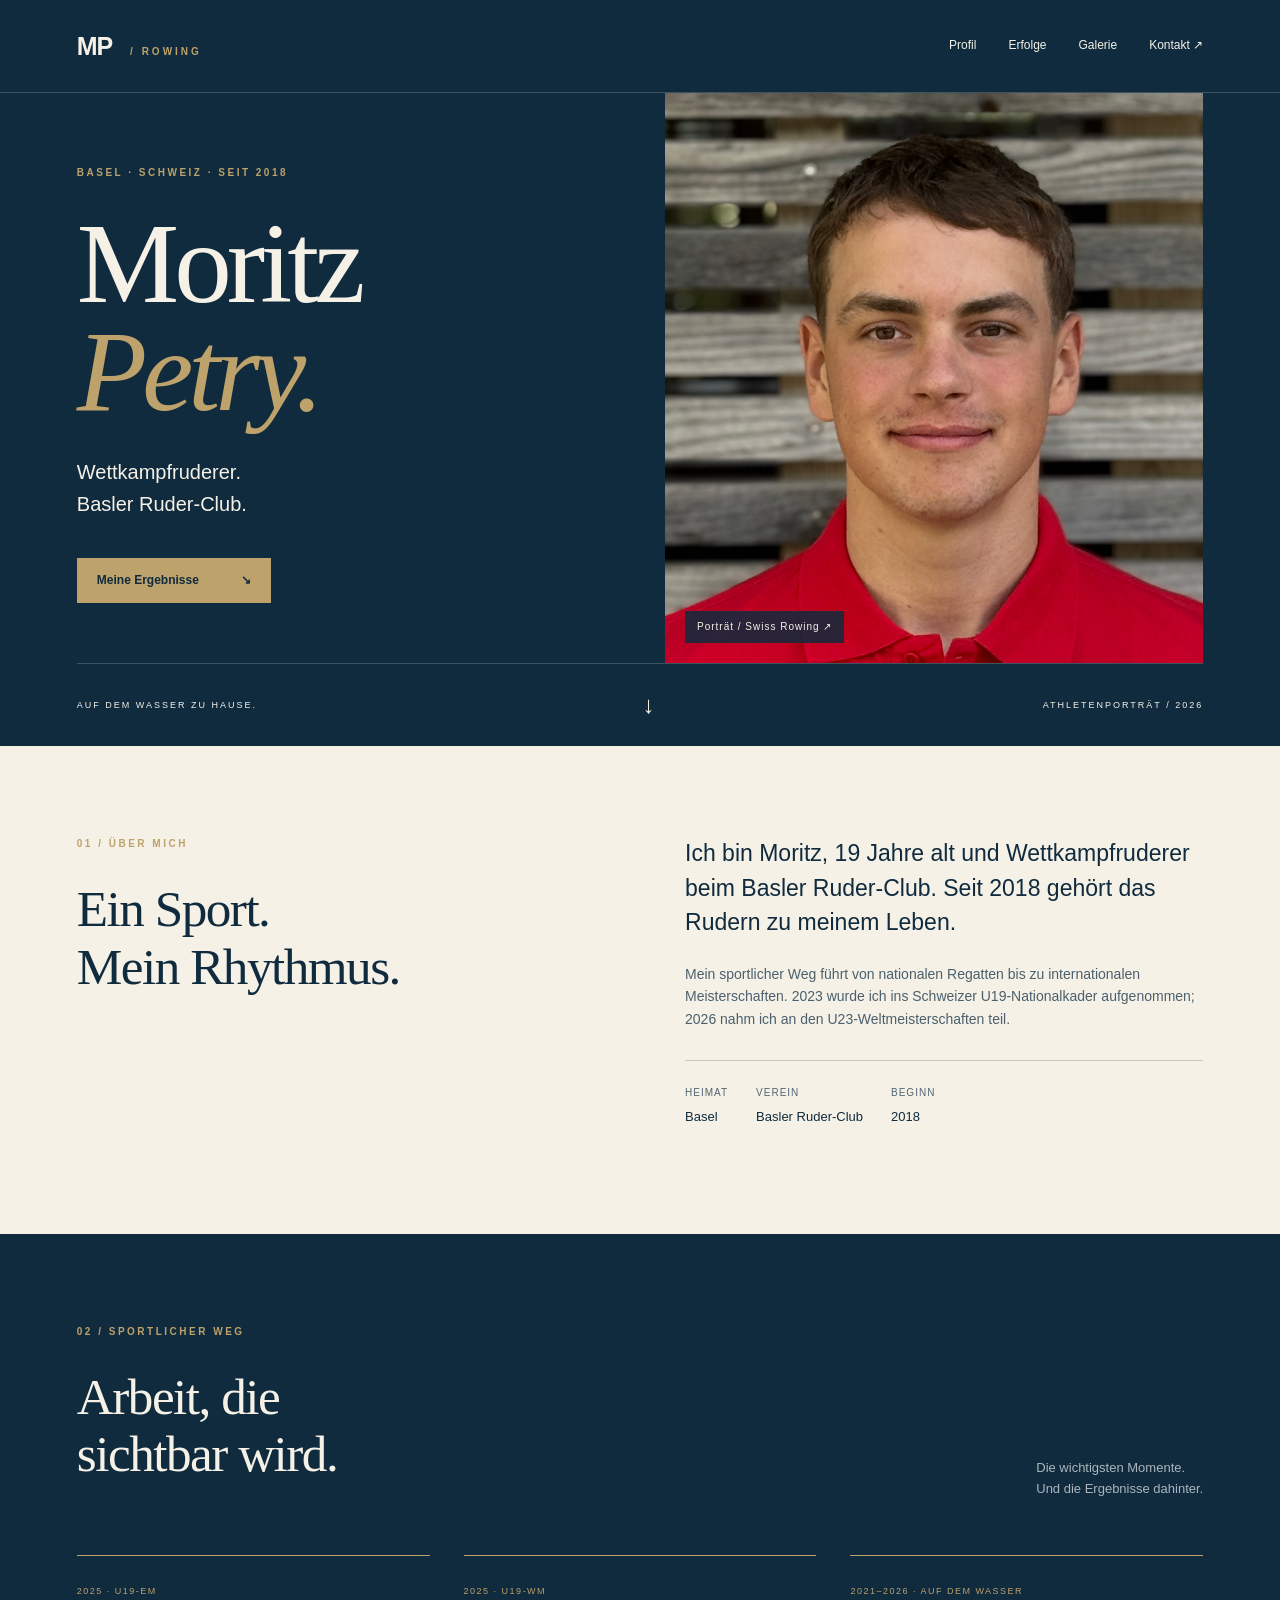
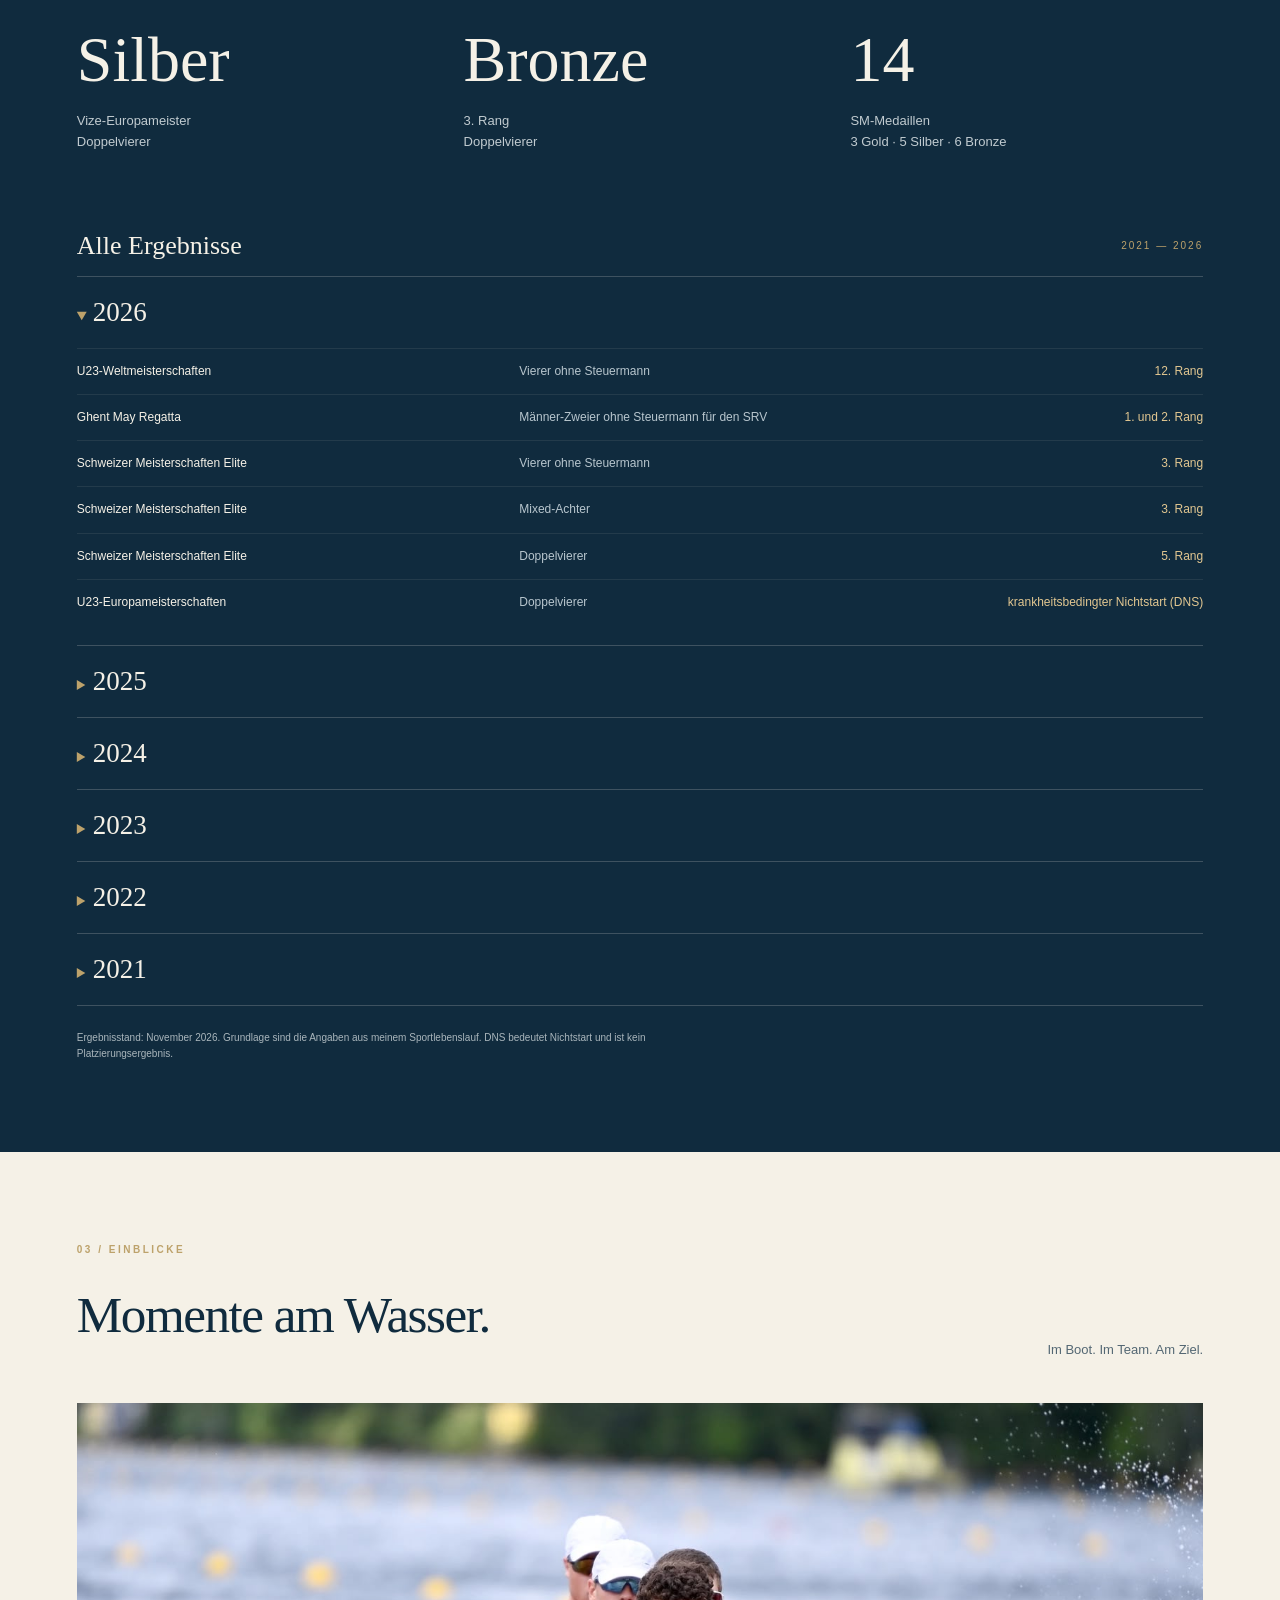
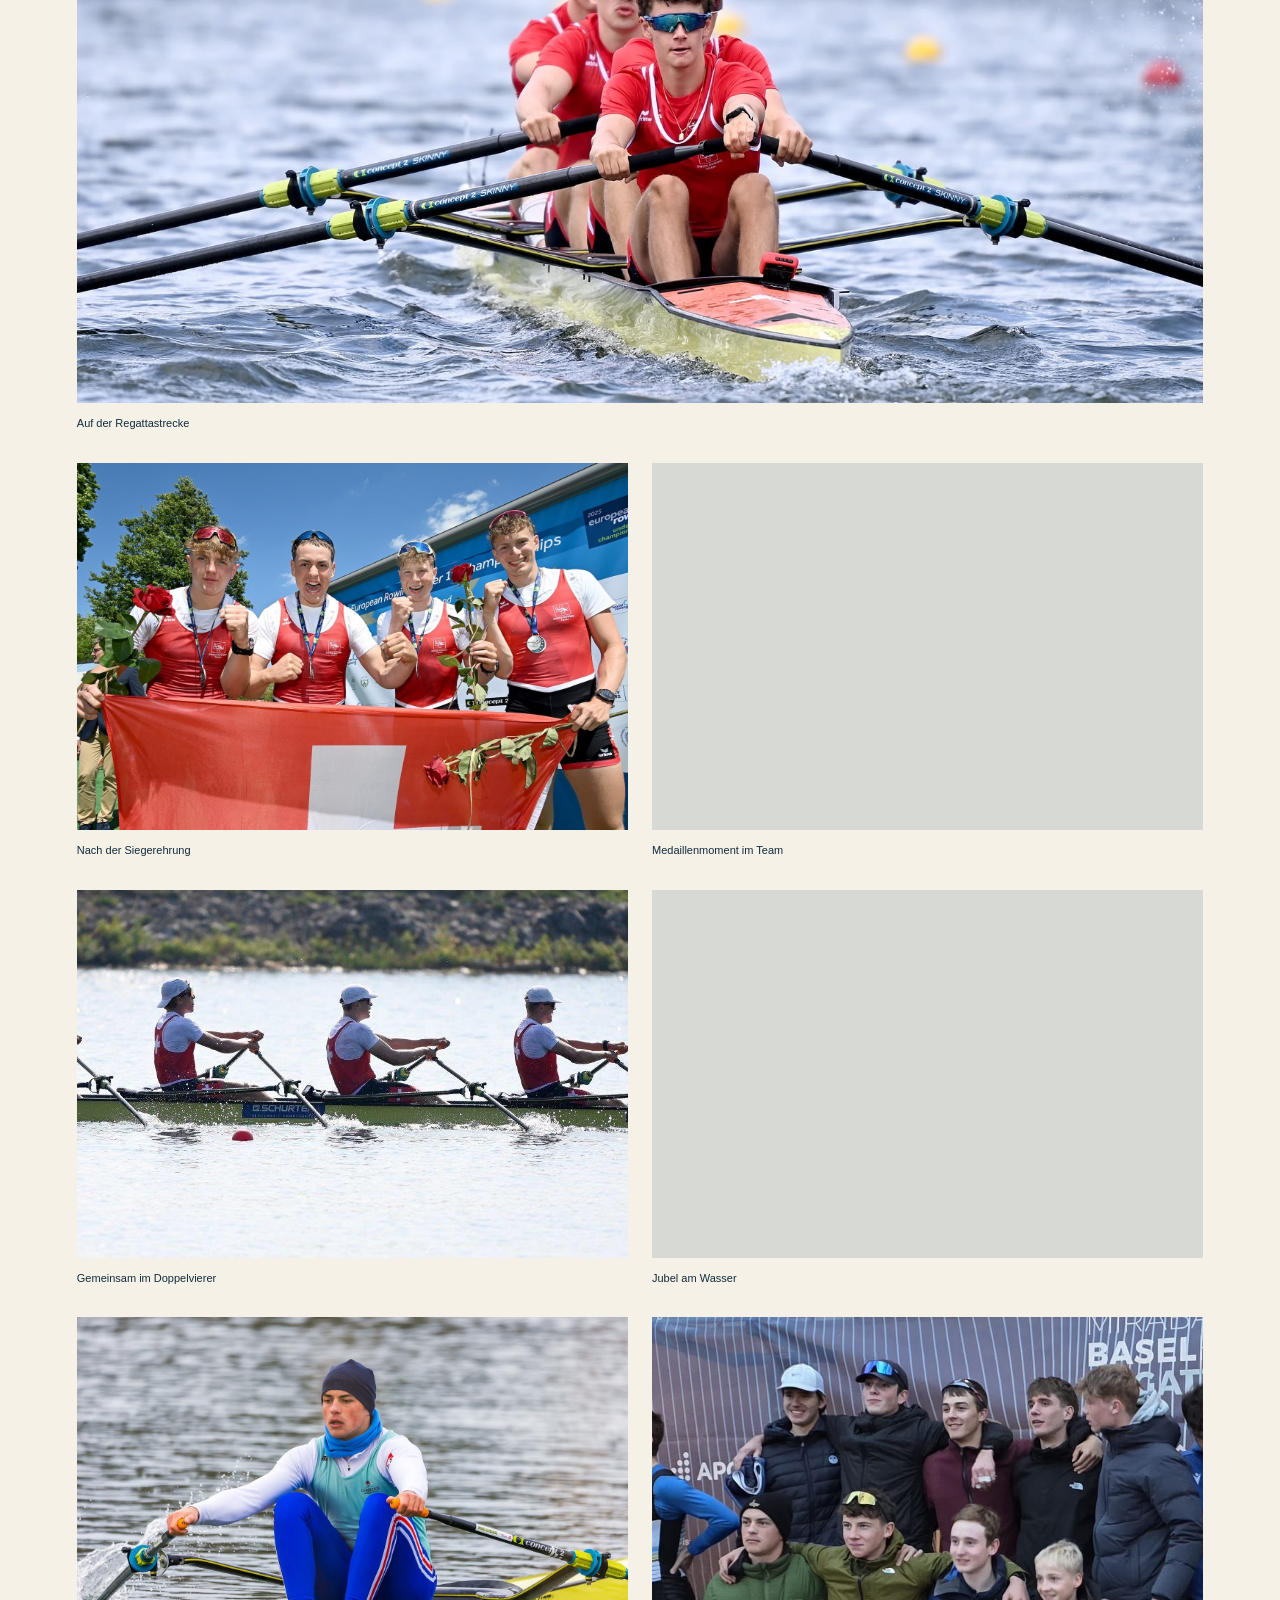
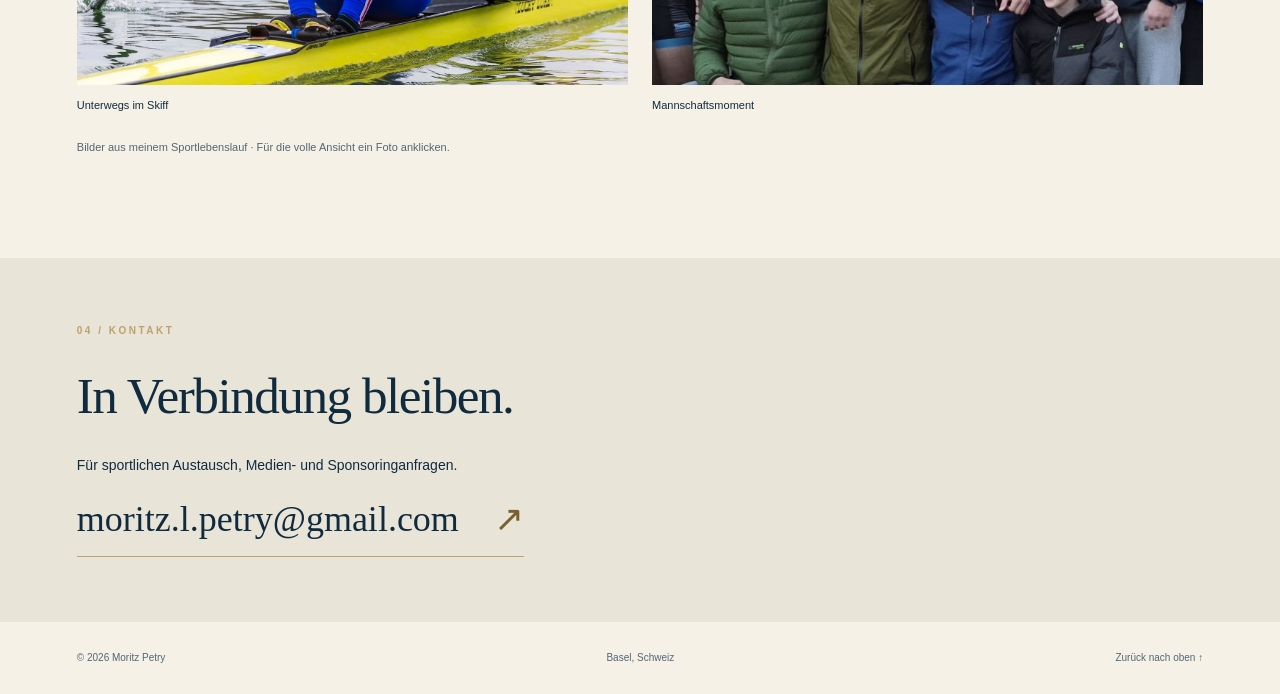
==== index.html @ e3faed4e "Add files via upload" ====
<!doctype html>
<html lang="de-CH">
<head>
  <meta charset="utf-8">
  <meta name="viewport" content="width=device-width,initial-scale=1">
  <meta name="description" content="Moritz Petry – Wettkampfruderer beim Basler Ruder-Club. Sportlicher Weg, Ergebnisse 2021–2026 und Galerie.">
  <meta name="theme-color" content="#102b3e">
  <title>Moritz Petry | Wettkampfruderer</title>
  <link rel="stylesheet" href="styles.css">
</head>
<body>
<a class="skip" href="#inhalt">Zum Inhalt</a>
<header class="header"><a class="brand" href="#">MP<span> / ROWING</span></a><nav aria-label="Hauptnavigation"><a href="#profil">Profil</a><a href="#erfolge">Erfolge</a><a href="#galerie">Galerie</a><a href="#kontakt">Kontakt ↗</a></nav></header>
<main id="inhalt">
<section class="hero" aria-labelledby="titel">
  <div class="hero-copy"><p class="eyebrow">BASEL · SCHWEIZ · SEIT 2018</p><h1 id="titel">Moritz<br><em>Petry.</em></h1><p class="lead">Wettkampfruderer.<br>Basler Ruder-Club.</p><a class="button" href="#erfolge">Meine Ergebnisse <span>↘</span></a></div>
  <div class="hero-art portrait"><img src="bilder/moritz-portraet.jpg" alt="Porträt von Moritz Petry" width="1927" height="1926" fetchpriority="high"><a class="portrait-credit" href="https://www.swissrowing.ch/de/person/petry-moritz" target="_blank" rel="noopener">Porträt / Swiss Rowing ↗</a></div>
  <div class="hero-bottom"><span>AUF DEM WASSER ZU HAUSE.</span><a href="#profil" aria-label="Weiter zum Profil">↓</a><span>ATHLETENPORTRÄT / 2026</span></div>
</section>
<section class="profile wrap" id="profil"><div><p class="eyebrow">01 / ÜBER MICH</p><h2>Ein Sport.<br>Mein Rhythmus.</h2></div><div><p class="intro">Ich bin Moritz, 19 Jahre alt und Wettkampfruderer beim Basler Ruder-Club. Seit 2018 gehört das Rudern zu meinem Leben.</p><p>Mein sportlicher Weg führt von nationalen Regatten bis zu internationalen Meisterschaften. 2023 wurde ich ins Schweizer U19-Nationalkader aufgenommen; 2026 nahm ich an den U23-Weltmeisterschaften teil.</p><dl class="facts"><div><dt>Heimat</dt><dd>Basel</dd></div><div><dt>Verein</dt><dd>Basler Ruder-Club</dd></div><div><dt>Beginn</dt><dd>2018</dd></div></dl></div></section>
<section class="results" id="erfolge"><div class="wrap"><div class="section-top"><div><p class="eyebrow">02 / SPORTLICHER WEG</p><h2>Arbeit, die<br>sichtbar wird.</h2></div><p>Die wichtigsten Momente.<br>Und die Ergebnisse dahinter.</p></div>
<div class="highlights"><article><span>2025 · U19-EM</span><strong>Silber</strong><p>Vize-Europameister<br>Doppelvierer</p></article><article><span>2025 · U19-WM</span><strong>Bronze</strong><p>3. Rang<br>Doppelvierer</p></article><article><span>2021–2026 · AUF DEM WASSER</span><strong>14</strong><p>SM-Medaillen<br>3 Gold · 5 Silber · 6 Bronze</p></article></div>
<div class="record-heading"><h3>Alle Ergebnisse</h3><span>2021 — 2026</span></div>
<details open><summary>2026</summary><ul class="result-list">
<li><span>U23-Weltmeisterschaften</span><span class="boat">Vierer ohne Steuermann</span><span class="rank">12. Rang</span></li>
<li><span>Ghent May Regatta</span><span class="boat">M&#228;nner-Zweier ohne Steuermann f&#252;r den SRV</span><span class="rank">1. und 2. Rang</span></li>
<li><span>Schweizer Meisterschaften Elite</span><span class="boat">Vierer ohne Steuermann</span><span class="rank">3. Rang</span></li>
<li><span>Schweizer Meisterschaften Elite</span><span class="boat">Mixed-Achter</span><span class="rank">3. Rang</span></li>
<li><span>Schweizer Meisterschaften Elite</span><span class="boat">Doppelvierer</span><span class="rank">5. Rang</span></li>
<li><span>U23-Europameisterschaften</span><span class="boat">Doppelvierer</span><span class="rank">krankheitsbedingter Nichtstart (DNS)</span></li>
</ul></details>
<details><summary>2025</summary><ul class="result-list">
<li><span>U19-Europameisterschaften</span><span class="boat">Doppelvierer</span><span class="rank">2. Rang und Vize-Europameister</span></li>
<li><span>U19-Weltmeisterschaften</span><span class="boat">Doppelvierer</span><span class="rank">3. Rang und Bronzemedaille</span></li>
<li><span>Schweizer Meisterschaften U19</span><span class="boat">Vierer ohne Steuermann</span><span class="rank">Schweizermeister</span></li>
<li><span>Schweizer Meisterschaften U19</span><span class="boat">Doppelzweier</span><span class="rank">2. Rang</span></li>
<li><span>Schweizer Meisterschaften Elite</span><span class="boat">Achter</span><span class="rank">3. Rang</span></li>
</ul></details>
<details><summary>2024</summary><ul class="result-list">
<li><span>U19-Europameisterschaften</span><span class="boat">Doppelvierer</span><span class="rank">3. Rang und Bronzemedaille</span></li>
<li><span>U19-Weltmeisterschaften</span><span class="boat">Doppelvierer</span><span class="rank">Sieg im B-Finale</span></li>
<li><span>Schweizer Meisterschaften U19</span><span class="boat">Achter</span><span class="rank">Schweizermeister</span></li>
<li><span>Schweizer Meisterschaften Elite</span><span class="boat">Achter</span><span class="rank">Schweizermeister</span></li>
<li><span>Schweizer Meisterschaften U19</span><span class="boat">Doppelvierer</span><span class="rank">3. Rang</span></li>
<li><span>Solothurner 8er Rennen</span><span class="boat">Streckenrekord</span><span class="rank"></span></li>
<li><span>Basel Head</span><span class="boat">Junioren-Achter</span><span class="rank">Sieg in Sprint und Classic, jeweils mit Rekordzeit</span></li>
</ul></details>
<details><summary>2023</summary><ul class="result-list">
<li><span>Schweizer Meisterschaften U17</span><span class="boat">Skiff</span><span class="rank">2. Rang</span></li>
<li><span>Schweizer Meisterschaften U19</span><span class="boat">Vierer ohne Steuermann</span><span class="rank">2. Rang</span></li>
</ul></details>
<details><summary>2022</summary><ul class="result-list">
<li><span>Swiss Rowing Indoors U17</span><span class="boat">1. Rang</span><span class="rank"></span></li>
<li><span>Langstreckentest U17 FUTURO</span><span class="boat">2. Rang</span><span class="rank"></span></li>
<li><span>Schweizer Meisterschaften U19</span><span class="boat">Vierer ohne Steuermann</span><span class="rank">2. Rang</span></li>
<li><span>Schweizer Meisterschaften U17</span><span class="boat">Doppelzweier</span><span class="rank">4. Rang</span></li>
</ul></details>
<details><summary>2021</summary><ul class="result-list">
<li><span>Swiss Rowing Indoors U15</span><span class="boat">2. Rang</span><span class="rank"></span></li>
<li><span>Schweizer Meisterschaften U15</span><span class="boat">Skiff</span><span class="rank">3. Rang</span></li>
<li><span>Schweizer Meisterschaften U17</span><span class="boat">Achter</span><span class="rank">3. Rang</span></li>
<li><span>Schweizer Meisterschaften U19</span><span class="boat">Achter</span><span class="rank">2. Rang</span></li>
</ul></details>

<p class="source-note">Ergebnisstand: November 2026. Grundlage sind die Angaben aus meinem Sportlebenslauf. DNS bedeutet Nichtstart und ist kein Platzierungsergebnis.</p>
</div></section>
<section class="gallery wrap" id="galerie"><div class="section-top"><div><p class="eyebrow">03 / EINBLICKE</p><h2>Momente am Wasser.</h2></div><p>Im Boot. Im Team. Am Ziel.</p></div><div class="photos"><figure class="photo-3"><a href="bilder/rudern-3.jpg" target="_blank" rel="noopener" aria-label="Auf der Regattastrecke – Originalbild öffnen"><img src="bilder/rudern-3.jpg" alt="Rudercrew in Frontalansicht auf der Regattastrecke" loading="lazy" decoding="async"></a><figcaption>Auf der Regattastrecke</figcaption></figure>
<figure class="photo-1"><a href="bilder/rudern-1.jpg" target="_blank" rel="noopener" aria-label="Nach der Siegerehrung – Originalbild öffnen"><img src="bilder/rudern-1.jpg" alt="Vier Ruderer mit Medaillen und Schweizer Flagge" loading="lazy" decoding="async"></a><figcaption>Nach der Siegerehrung</figcaption></figure>
<figure class="photo-4"><a href="bilder/rudern-4.jpg" target="_blank" rel="noopener" aria-label="Medaillenmoment im Team – Originalbild öffnen"><img src="bilder/rudern-4.jpg" alt="Vier Schweizer Ruderer präsentieren ihre Medaillen" loading="lazy" decoding="async"></a><figcaption>Medaillenmoment im Team</figcaption></figure>
<figure class="photo-2"><a href="bilder/rudern-2.jpg" target="_blank" rel="noopener" aria-label="Gemeinsam im Doppelvierer – Originalbild öffnen"><img src="bilder/rudern-2.jpg" alt="Schweizer Doppelvierer in Seitenansicht auf dem Wasser" loading="lazy" decoding="async"></a><figcaption>Gemeinsam im Doppelvierer</figcaption></figure>
<figure class="photo-5"><a href="bilder/rudern-5.jpg" target="_blank" rel="noopener" aria-label="Jubel am Wasser – Originalbild öffnen"><img src="bilder/rudern-5.jpg" alt="Ruderer mit Medaille und erhobenen Armen am Wasser" loading="lazy" decoding="async"></a><figcaption>Jubel am Wasser</figcaption></figure>
<figure class="photo-7"><a href="bilder/rudern-7.jpg" target="_blank" rel="noopener" aria-label="Unterwegs im Skiff – Originalbild öffnen"><img src="bilder/rudern-7.jpg" alt="Ruderer im gelben Skiff" loading="lazy" decoding="async"></a><figcaption>Unterwegs im Skiff</figcaption></figure>
<figure class="photo-6"><a href="bilder/rudern-6.jpg" target="_blank" rel="noopener" aria-label="Mannschaftsmoment – Originalbild öffnen"><img src="bilder/rudern-6.jpg" alt="Rudermannschaft vor einer Veranstaltungswand" loading="lazy" decoding="async"></a><figcaption>Mannschaftsmoment</figcaption></figure></div><p class="gallery-note">Bilder aus meinem Sportlebenslauf · Für die volle Ansicht ein Foto anklicken.</p></section>
<section class="contact" id="kontakt"><div class="wrap"><p class="eyebrow">04 / KONTAKT</p><h2>In Verbindung bleiben.</h2><p>Für sportlichen Austausch, Medien- und Sponsoringanfragen.</p><a class="email" href="mailto:moritz.l.petry@gmail.com">moritz.l.petry@gmail.com <span>↗</span></a></div></section>
</main><footer class="wrap"><span>© 2026 Moritz Petry</span><span>Basel, Schweiz</span><a href="#">Zurück nach oben ↑</a></footer>
</body></html>
---- styles.css ----
:root{--navy:#102b3e;--cream:#f5f1e7;--gold:#bda26b;--muted:#aab6bc;--line:rgba(245,241,231,.2)}*{box-sizing:border-box}html{scroll-behavior:smooth;scroll-padding-top:32px}body{margin:0;background:var(--cream);color:var(--navy);font-family:Arial,Helvetica,sans-serif;line-height:1.6}a{color:inherit;text-decoration:none}a:focus-visible,summary:focus-visible{outline:3px solid var(--gold);outline-offset:6px}a:hover{text-decoration:underline;text-underline-offset:5px}.skip{position:absolute;left:16px;top:-100px;background:var(--cream);padding:10px;z-index:10}.skip:focus{top:10px}.header{background:var(--navy);color:var(--cream);display:flex;justify-content:space-between;align-items:center;padding:26px 6%;border-bottom:1px solid var(--line)}.brand{font-weight:bold;font-size:25px;letter-spacing:-1px}.brand span{font-size:10px;letter-spacing:3px;color:var(--gold);margin-left:12px}nav{display:flex;gap:32px;font-size:12px}.hero{background:var(--navy);color:var(--cream);display:grid;grid-template-columns:1fr 1fr;padding:0 6%}.hero-copy{padding:72px 0 58px}.eyebrow{font-size:10px;letter-spacing:2.5px;font-weight:bold;margin:0 0 28px;color:var(--gold)}h1,h2,h3,p{margin-top:0}h1{font-family:Georgia,serif;font-weight:normal;font-size:clamp(80px,9vw,146px);line-height:.94;letter-spacing:-5px;margin-bottom:30px}h1 em{font-weight:normal;color:var(--gold)}.lead{font-size:20px;line-height:1.6}.button{display:inline-flex;gap:42px;margin-top:18px;padding:13px 20px;background:var(--gold);color:var(--navy);font-size:12px;font-weight:bold}.hero-art{position:relative;align-self:stretch;margin-left:25px;overflow:hidden}.hero-art svg{width:100%;height:100%;object-fit:cover;display:block}.art-note{position:absolute;top:28px;left:28px;font-size:9px;letter-spacing:2px;opacity:.7}.hero-bottom{grid-column:1/-1;display:flex;justify-content:space-between;align-items:center;border-top:1px solid var(--line);padding:22px 0;font-size:9px;letter-spacing:2px}.hero-bottom a{font-size:24px}.wrap{max-width:1280px;margin:auto;padding:90px 6%}.profile{display:grid;grid-template-columns:1fr 1fr;gap:8%}h2{font:normal clamp(35px,4vw,55px)/1.12 Georgia,serif;letter-spacing:-1.5px;margin-bottom:30px}.intro{font-size:23px;line-height:1.5}.profile p:not(.eyebrow):not(.intro){color:#4b606c;font-size:14px}.facts{display:flex;flex-wrap:wrap;gap:28px;border-top:1px solid #c7c8bd;padding-top:24px;margin-top:30px}dt{font-size:10px;text-transform:uppercase;letter-spacing:1px;color:#526774}dd{margin:6px 0 0;font-size:13px}.results{background:var(--navy);color:var(--cream)}.section-top{display:flex;justify-content:space-between;gap:35px;align-items:end;margin-bottom:30px}.section-top>p{font-size:13px;color:var(--muted)}.highlights{display:grid;grid-template-columns:repeat(3,1fr);gap:34px;margin:42px 0 65px}.highlights article{border-top:1px solid var(--gold);padding-top:20px}.highlights span{font-size:9px;letter-spacing:1.5px;color:var(--gold)}.highlights strong{display:block;font:normal clamp(42px,5vw,68px)/1.3 Georgia,serif;margin:17px 0 10px}.highlights p{font-size:13px;color:#c1cbd0}.record-heading{display:flex;justify-content:space-between;align-items:center;margin-bottom:15px}.record-heading h3{font:normal 26px Georgia,serif;margin:0}.record-heading span{font-size:10px;color:var(--gold);letter-spacing:2px}details{border-top:1px solid var(--line)}details:last-of-type{border-bottom:1px solid var(--line)}summary{padding:20px 0;cursor:pointer;font:normal 27px Georgia,serif}summary::marker{color:var(--gold);font-size:15px}.result-list{list-style:none;padding:0 0 20px;margin:0}.result-list li{display:grid;grid-template-columns:1.4fr 1.2fr 1fr;gap:20px;font-size:12px;padding:13px 0;border-top:1px solid rgba(245,241,231,.08)}.result-list .boat{color:#b8c6ce}.result-list .rank{color:#e2c791;text-align:right}.source-note{font-size:10px;color:var(--muted);margin:24px 0 0;max-width:630px}.gallery .section-top>p{color:#536773}.photos{display:grid;grid-template-columns:1.35fr 1fr 1fr;gap:22px}figure{margin:0}.placeholder{height:300px;position:relative;padding:23px;display:flex;flex-direction:column;justify-content:center;background:repeating-linear-gradient(166deg,transparent 0 40px,#fff1 41px 42px),#25495a;color:var(--cream);overflow:hidden}.placeholder:after{content:'';position:absolute;width:200%;height:1px;background:var(--gold);transform:rotate(-35deg);left:-50%;top:70%;opacity:.4}.placeholder span{position:absolute;top:20px;font-size:9px;letter-spacing:2px;color:#e2c791}.placeholder b{font:normal 32px Georgia,serif}.placeholder i{font-size:11px;font-style:normal;color:#c1cbd0}.p2{background-color:#45616b}.p3{background-color:#1b3444}figcaption{font-size:11px;padding-top:12px}figure img{width:100%;height:300px;object-fit:cover;display:block}.contact{background:#e9e4d8}.contact .wrap{padding-top:65px;padding-bottom:65px}.contact p:not(.eyebrow){font-size:14px}.email{font-family:Georgia,serif;font-size:clamp(19px,3vw,36px);display:inline-flex;gap:35px;border-bottom:1px solid var(--gold);padding-bottom:8px;overflow-wrap:anywhere}.email span{color:#79602f}footer.wrap{padding-top:28px;padding-bottom:28px;display:flex;justify-content:space-between;gap:20px;font-size:10px;color:#536773}@media(min-width:1450px){.hero{padding-left:max(6%,calc((100vw - 1130px)/2));padding-right:max(6%,calc((100vw - 1130px)/2))}}@media(max-width:700px){.header{padding:20px 6%;align-items:start}.brand span{display:none}nav{gap:15px;font-size:10px;flex-wrap:wrap;justify-content:end;max-width:245px}.hero{grid-template-columns:1fr}.hero-copy{padding:48px 0 35px}h1{font-size:100px}.hero-art{margin:0;height:340px}.hero-bottom{font-size:8px;letter-spacing:1px}.hero-bottom span:last-child{display:none}.wrap{padding:60px 6%}.profile{grid-template-columns:1fr;gap:15px}.intro{font-size:20px}.highlights{gap:18px;margin:30px 0 45px}.highlights strong{font-size:36px}.highlights span{font-size:8px;letter-spacing:.5px}.highlights p{font-size:11px}.section-top{display:block}.section-top>p{margin-top:15px}.result-list li{grid-template-columns:1fr auto;gap:5px 18px}.result-list .boat{grid-column:1}.result-list .rank{grid-column:2;grid-row:1/3;align-self:center;max-width:130px}.photos{grid-template-columns:1fr}.placeholder,figure img{height:280px}footer.wrap{flex-wrap:wrap}.email{gap:12px}.facts{gap:22px}}@media(prefers-reduced-motion:reduce){html{scroll-behavior:auto}}
/* Fotografien */
.hero-art.portrait{min-height:570px;background:#183548}
.hero-art.portrait>img{position:absolute;width:100%;height:100%;object-fit:cover;object-position:50% 35%}
.portrait-credit{position:absolute;bottom:20px;left:20px;background:rgba(16,43,62,.85);padding:8px 12px;color:var(--cream);font-size:10px;letter-spacing:1px}
.photos{grid-template-columns:repeat(2,minmax(0,1fr));gap:30px 24px}
.photos figure:first-child{grid-column:1/-1}
.photos figure:first-child img{height:auto;max-height:600px;object-fit:cover}
.photos a{display:block;overflow:hidden;background:#d7d9d4}
.photos img{height:auto;aspect-ratio:3/2;object-fit:cover;transition:transform .3s ease}
.photos a:hover img{transform:scale(1.025)}
.photos .photo-6 img{object-position:50% 35%}
.gallery-note{font-size:11px;color:#536773;margin-top:25px}
@media(max-width:700px){.hero-art.portrait{min-height:0;height:auto;aspect-ratio:1/1}.photos{grid-template-columns:1fr}.photos figure:first-child{grid-column:auto}.photos img{height:auto;aspect-ratio:auto}.photos figure:first-child img{max-height:none}}
@media(prefers-reduced-motion:reduce){.photos img{transition:none}.photos a:hover img{transform:none}}
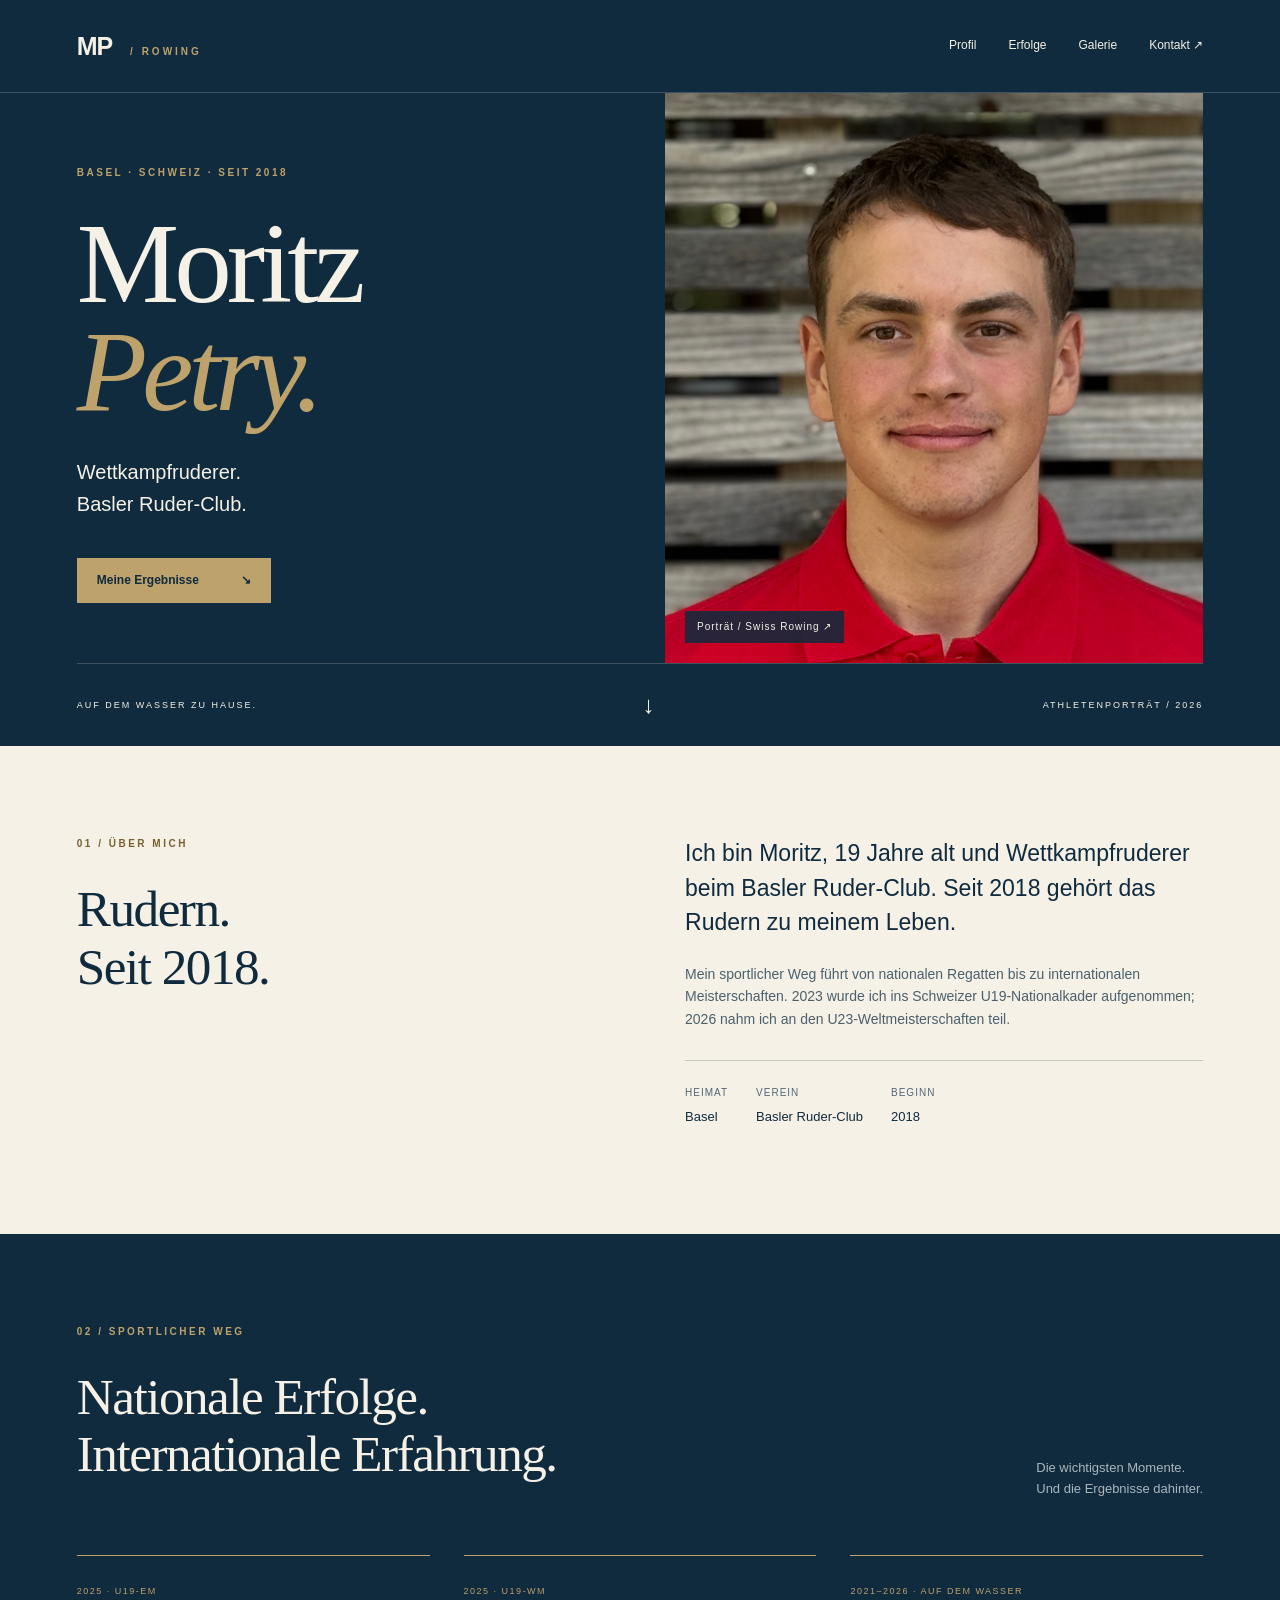
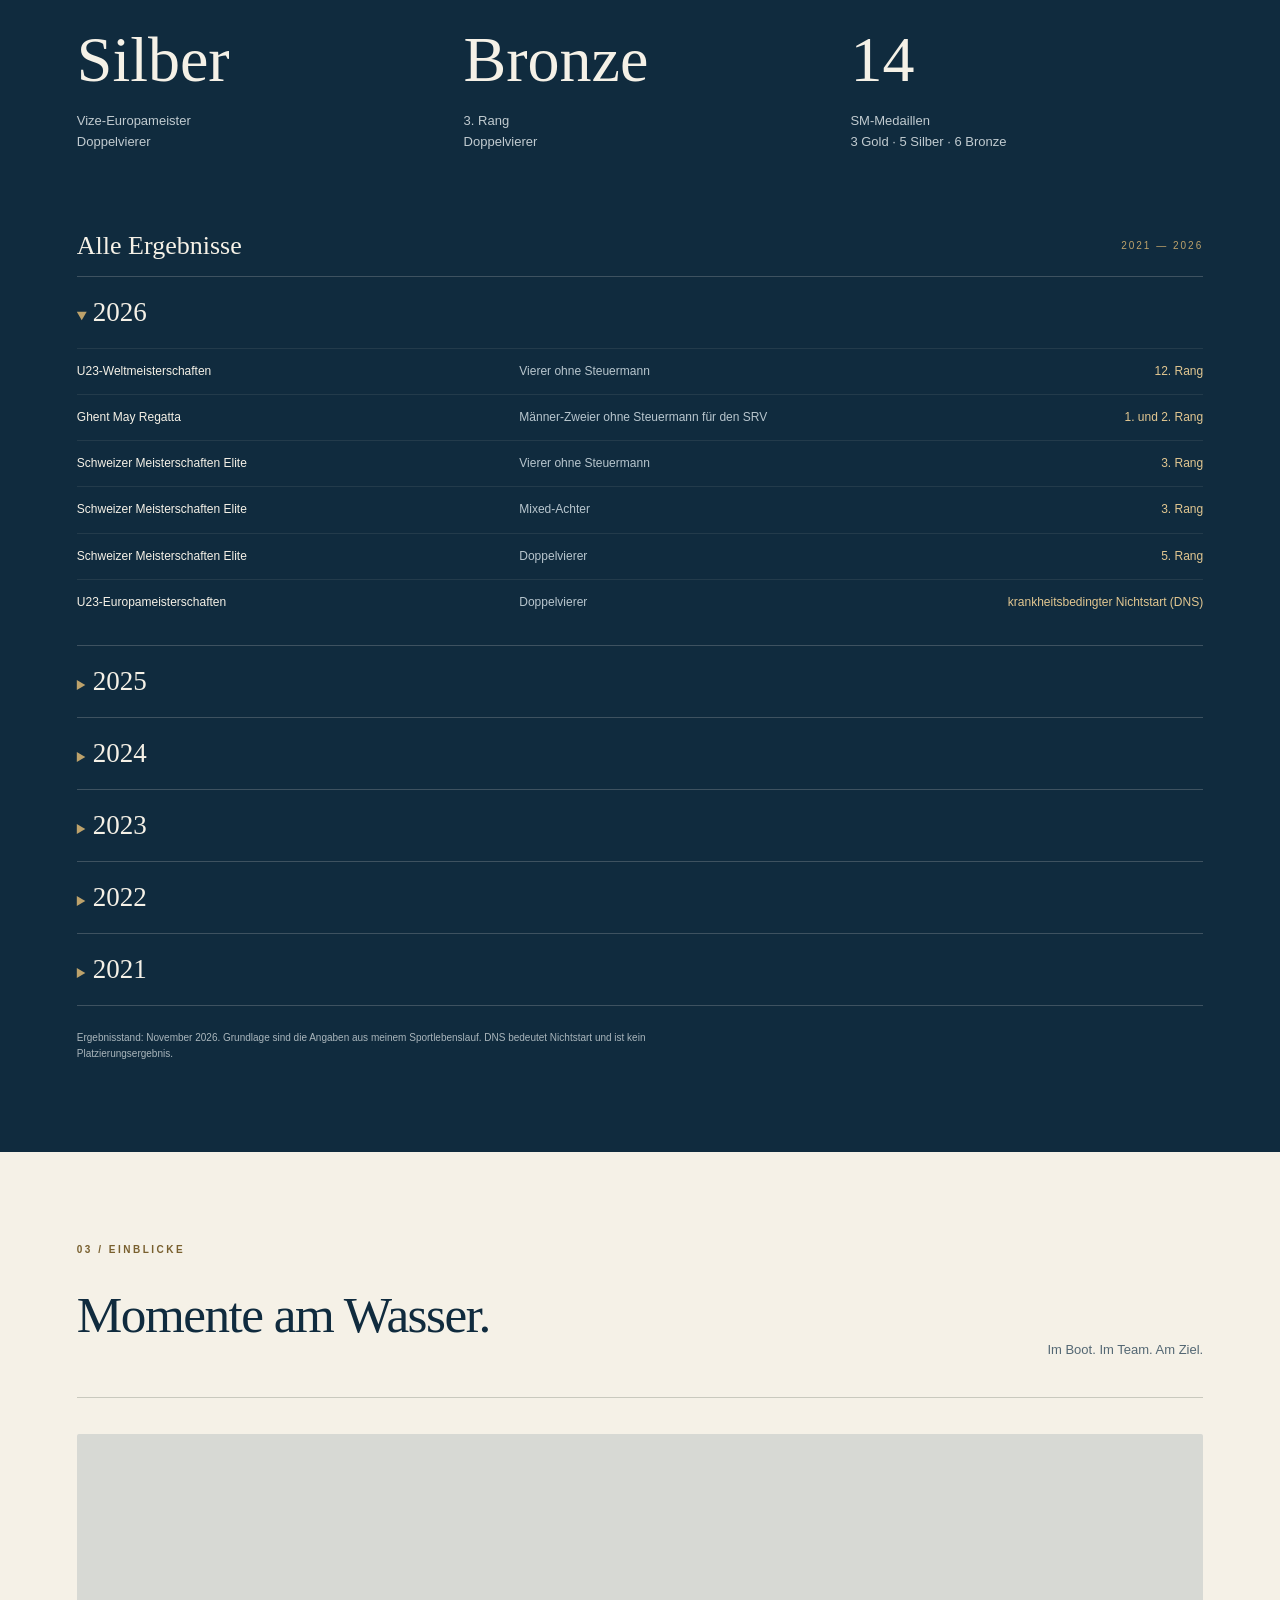
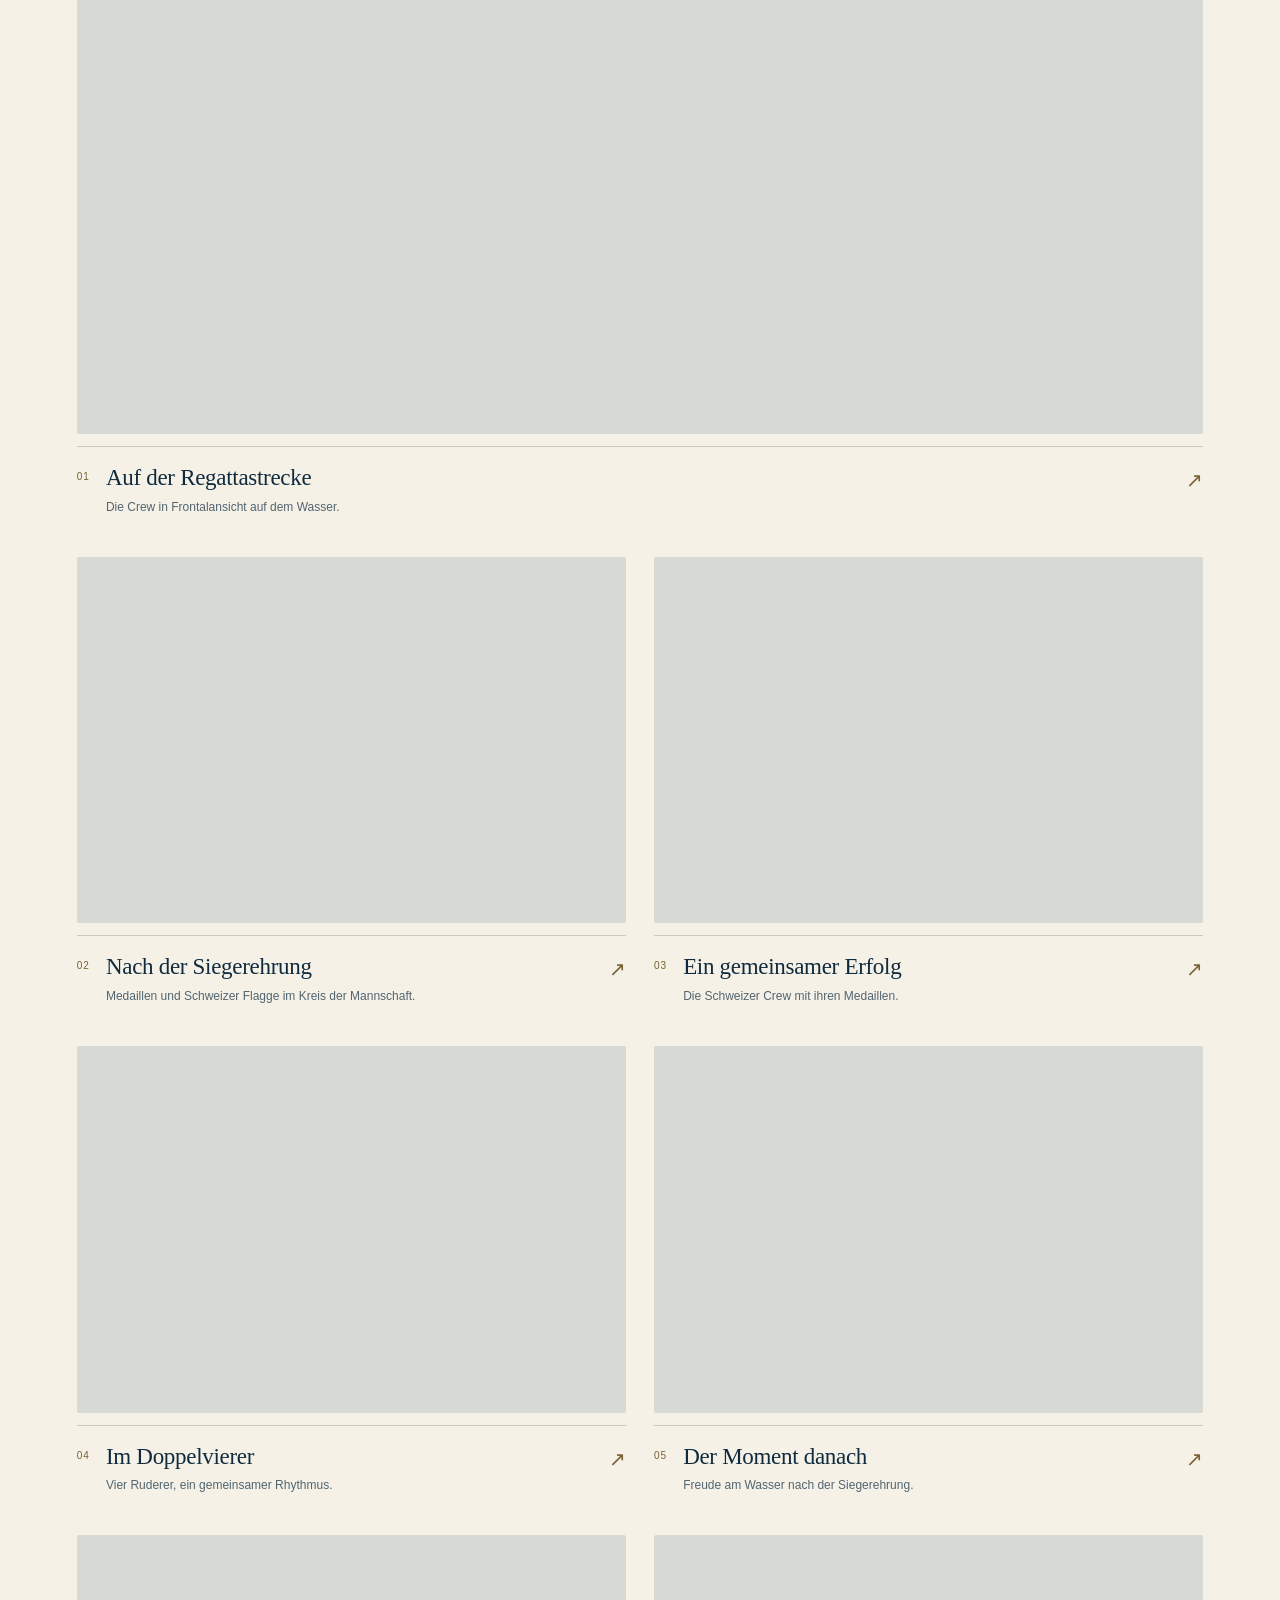
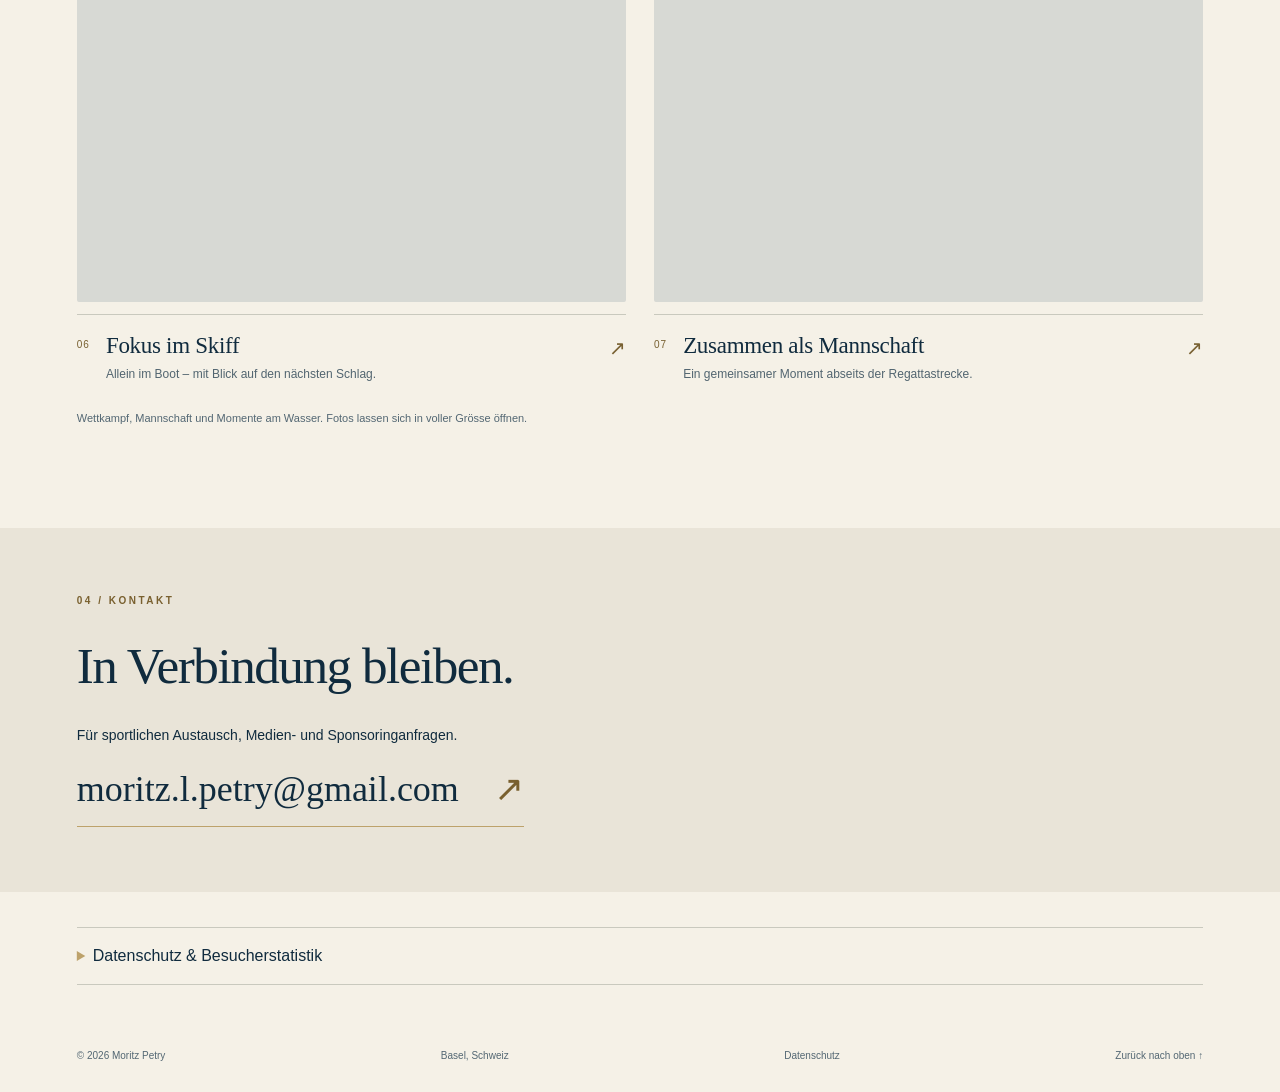
==== commit 1dc53627: "Add files via upload" ====
--- a/index.html
+++ b/index.html
@@ -2,10 +2,16 @@
 <html lang="de-CH">
 <head>
   <meta charset="utf-8">
+  <meta http-equiv="Content-Security-Policy" content="default-src 'none'; script-src https://gc.zgo.at/count.js; script-src-attr 'none'; style-src 'self'; img-src 'self'; font-src 'none'; connect-src https://molupe.goatcounter.com/count; object-src 'none'; base-uri 'none'; form-action 'none'">
+  <meta name="referrer" content="no-referrer">
   <meta name="viewport" content="width=device-width,initial-scale=1">
   <meta name="description" content="Moritz Petry – Wettkampfruderer beim Basler Ruder-Club. Sportlicher Weg, Ergebnisse 2021–2026 und Galerie.">
   <meta name="theme-color" content="#102b3e">
-  <title>Moritz Petry | Wettkampfruderer</title>
+  <title>Moritz Petry | Rudern · Basel</title>
+  <meta property="og:type" content="website">
+  <meta property="og:locale" content="de_CH">
+  <meta property="og:title" content="Moritz Petry | Rudern · Basel">
+  <meta property="og:description" content="Wettkampfruderer beim Basler Ruder-Club. Mein sportlicher Weg, nationale und internationale Ergebnisse und Einblicke ins Rudern.">
   <link rel="stylesheet" href="styles.css">
 </head>
 <body>
@@ -14,11 +20,11 @@
 <main id="inhalt">
 <section class="hero" aria-labelledby="titel">
   <div class="hero-copy"><p class="eyebrow">BASEL · SCHWEIZ · SEIT 2018</p><h1 id="titel">Moritz<br><em>Petry.</em></h1><p class="lead">Wettkampfruderer.<br>Basler Ruder-Club.</p><a class="button" href="#erfolge">Meine Ergebnisse <span>↘</span></a></div>
-  <div class="hero-art portrait"><img src="bilder/moritz-portraet.jpg" alt="Porträt von Moritz Petry" width="1927" height="1926" fetchpriority="high"><a class="portrait-credit" href="https://www.swissrowing.ch/de/person/petry-moritz" target="_blank" rel="noopener">Porträt / Swiss Rowing ↗</a></div>
+  <div class="hero-art portrait"><img src="bilder/moritz-portraet.jpg" alt="Porträt von Moritz Petry" width="1927" height="1926" fetchpriority="high"><a class="portrait-credit" href="https://www.swissrowing.ch/de/person/petry-moritz" target="_blank" rel="noopener noreferrer">Porträt / Swiss Rowing ↗</a></div>
   <div class="hero-bottom"><span>AUF DEM WASSER ZU HAUSE.</span><a href="#profil" aria-label="Weiter zum Profil">↓</a><span>ATHLETENPORTRÄT / 2026</span></div>
 </section>
-<section class="profile wrap" id="profil"><div><p class="eyebrow">01 / ÜBER MICH</p><h2>Ein Sport.<br>Mein Rhythmus.</h2></div><div><p class="intro">Ich bin Moritz, 19 Jahre alt und Wettkampfruderer beim Basler Ruder-Club. Seit 2018 gehört das Rudern zu meinem Leben.</p><p>Mein sportlicher Weg führt von nationalen Regatten bis zu internationalen Meisterschaften. 2023 wurde ich ins Schweizer U19-Nationalkader aufgenommen; 2026 nahm ich an den U23-Weltmeisterschaften teil.</p><dl class="facts"><div><dt>Heimat</dt><dd>Basel</dd></div><div><dt>Verein</dt><dd>Basler Ruder-Club</dd></div><div><dt>Beginn</dt><dd>2018</dd></div></dl></div></section>
-<section class="results" id="erfolge"><div class="wrap"><div class="section-top"><div><p class="eyebrow">02 / SPORTLICHER WEG</p><h2>Arbeit, die<br>sichtbar wird.</h2></div><p>Die wichtigsten Momente.<br>Und die Ergebnisse dahinter.</p></div>
+<section class="profile wrap" id="profil"><div><p class="eyebrow">01 / ÜBER MICH</p><h2>Rudern.<br>Seit 2018.</h2></div><div><p class="intro">Ich bin Moritz, 19 Jahre alt und Wettkampfruderer beim Basler Ruder-Club. Seit 2018 gehört das Rudern zu meinem Leben.</p><p>Mein sportlicher Weg führt von nationalen Regatten bis zu internationalen Meisterschaften. 2023 wurde ich ins Schweizer U19-Nationalkader aufgenommen; 2026 nahm ich an den U23-Weltmeisterschaften teil.</p><dl class="facts"><div><dt>Heimat</dt><dd>Basel</dd></div><div><dt>Verein</dt><dd>Basler Ruder-Club</dd></div><div><dt>Beginn</dt><dd>2018</dd></div></dl></div></section>
+<section class="results" id="erfolge"><div class="wrap"><div class="section-top"><div><p class="eyebrow">02 / SPORTLICHER WEG</p><h2>Nationale Erfolge.<br>Internationale Erfahrung.</h2></div><p>Die wichtigsten Momente.<br>Und die Ergebnisse dahinter.</p></div>
 <div class="highlights"><article><span>2025 · U19-EM</span><strong>Silber</strong><p>Vize-Europameister<br>Doppelvierer</p></article><article><span>2025 · U19-WM</span><strong>Bronze</strong><p>3. Rang<br>Doppelvierer</p></article><article><span>2021–2026 · AUF DEM WASSER</span><strong>14</strong><p>SM-Medaillen<br>3 Gold · 5 Silber · 6 Bronze</p></article></div>
 <div class="record-heading"><h3>Alle Ergebnisse</h3><span>2021 — 2026</span></div>
 <details open><summary>2026</summary><ul class="result-list">
@@ -42,7 +48,7 @@
 <li><span>Schweizer Meisterschaften U19</span><span class="boat">Achter</span><span class="rank">Schweizermeister</span></li>
 <li><span>Schweizer Meisterschaften Elite</span><span class="boat">Achter</span><span class="rank">Schweizermeister</span></li>
 <li><span>Schweizer Meisterschaften U19</span><span class="boat">Doppelvierer</span><span class="rank">3. Rang</span></li>
-<li><span>Solothurner 8er Rennen</span><span class="boat">Streckenrekord</span><span class="rank"></span></li>
+<li><span>Solothurner 8er Rennen</span><span class="boat"></span><span class="rank">Streckenrekord</span></li>
 <li><span>Basel Head</span><span class="boat">Junioren-Achter</span><span class="rank">Sieg in Sprint und Classic, jeweils mit Rekordzeit</span></li>
 </ul></details>
 <details><summary>2023</summary><ul class="result-list">
@@ -50,13 +56,13 @@
 <li><span>Schweizer Meisterschaften U19</span><span class="boat">Vierer ohne Steuermann</span><span class="rank">2. Rang</span></li>
 </ul></details>
 <details><summary>2022</summary><ul class="result-list">
-<li><span>Swiss Rowing Indoors U17</span><span class="boat">1. Rang</span><span class="rank"></span></li>
-<li><span>Langstreckentest U17 FUTURO</span><span class="boat">2. Rang</span><span class="rank"></span></li>
+<li><span>Swiss Rowing Indoors U17</span><span class="boat"></span><span class="rank">1. Rang</span></li>
+<li><span>Langstreckentest U17 FUTURO</span><span class="boat"></span><span class="rank">2. Rang</span></li>
 <li><span>Schweizer Meisterschaften U19</span><span class="boat">Vierer ohne Steuermann</span><span class="rank">2. Rang</span></li>
 <li><span>Schweizer Meisterschaften U17</span><span class="boat">Doppelzweier</span><span class="rank">4. Rang</span></li>
 </ul></details>
 <details><summary>2021</summary><ul class="result-list">
-<li><span>Swiss Rowing Indoors U15</span><span class="boat">2. Rang</span><span class="rank"></span></li>
+<li><span>Swiss Rowing Indoors U15</span><span class="boat"></span><span class="rank">2. Rang</span></li>
 <li><span>Schweizer Meisterschaften U15</span><span class="boat">Skiff</span><span class="rank">3. Rang</span></li>
 <li><span>Schweizer Meisterschaften U17</span><span class="boat">Achter</span><span class="rank">3. Rang</span></li>
 <li><span>Schweizer Meisterschaften U19</span><span class="boat">Achter</span><span class="rank">2. Rang</span></li>
@@ -64,14 +70,16 @@
 
 <p class="source-note">Ergebnisstand: November 2026. Grundlage sind die Angaben aus meinem Sportlebenslauf. DNS bedeutet Nichtstart und ist kein Platzierungsergebnis.</p>
 </div></section>
-<section class="gallery wrap" id="galerie"><div class="section-top"><div><p class="eyebrow">03 / EINBLICKE</p><h2>Momente am Wasser.</h2></div><p>Im Boot. Im Team. Am Ziel.</p></div><div class="photos"><figure class="photo-3"><a href="bilder/rudern-3.jpg" target="_blank" rel="noopener" aria-label="Auf der Regattastrecke – Originalbild öffnen"><img src="bilder/rudern-3.jpg" alt="Rudercrew in Frontalansicht auf der Regattastrecke" loading="lazy" decoding="async"></a><figcaption>Auf der Regattastrecke</figcaption></figure>
-<figure class="photo-1"><a href="bilder/rudern-1.jpg" target="_blank" rel="noopener" aria-label="Nach der Siegerehrung – Originalbild öffnen"><img src="bilder/rudern-1.jpg" alt="Vier Ruderer mit Medaillen und Schweizer Flagge" loading="lazy" decoding="async"></a><figcaption>Nach der Siegerehrung</figcaption></figure>
-<figure class="photo-4"><a href="bilder/rudern-4.jpg" target="_blank" rel="noopener" aria-label="Medaillenmoment im Team – Originalbild öffnen"><img src="bilder/rudern-4.jpg" alt="Vier Schweizer Ruderer präsentieren ihre Medaillen" loading="lazy" decoding="async"></a><figcaption>Medaillenmoment im Team</figcaption></figure>
-<figure class="photo-2"><a href="bilder/rudern-2.jpg" target="_blank" rel="noopener" aria-label="Gemeinsam im Doppelvierer – Originalbild öffnen"><img src="bilder/rudern-2.jpg" alt="Schweizer Doppelvierer in Seitenansicht auf dem Wasser" loading="lazy" decoding="async"></a><figcaption>Gemeinsam im Doppelvierer</figcaption></figure>
-<figure class="photo-5"><a href="bilder/rudern-5.jpg" target="_blank" rel="noopener" aria-label="Jubel am Wasser – Originalbild öffnen"><img src="bilder/rudern-5.jpg" alt="Ruderer mit Medaille und erhobenen Armen am Wasser" loading="lazy" decoding="async"></a><figcaption>Jubel am Wasser</figcaption></figure>
-<figure class="photo-7"><a href="bilder/rudern-7.jpg" target="_blank" rel="noopener" aria-label="Unterwegs im Skiff – Originalbild öffnen"><img src="bilder/rudern-7.jpg" alt="Ruderer im gelben Skiff" loading="lazy" decoding="async"></a><figcaption>Unterwegs im Skiff</figcaption></figure>
-<figure class="photo-6"><a href="bilder/rudern-6.jpg" target="_blank" rel="noopener" aria-label="Mannschaftsmoment – Originalbild öffnen"><img src="bilder/rudern-6.jpg" alt="Rudermannschaft vor einer Veranstaltungswand" loading="lazy" decoding="async"></a><figcaption>Mannschaftsmoment</figcaption></figure></div><p class="gallery-note">Bilder aus meinem Sportlebenslauf · Für die volle Ansicht ein Foto anklicken.</p></section>
+<section class="gallery wrap" id="galerie"><div class="section-top"><div><p class="eyebrow">03 / EINBLICKE</p><h2>Momente am Wasser.</h2></div><p>Im Boot. Im Team. Am Ziel.</p></div><div class="photos"><figure class="photo-3"><a href="bilder/rudern-3.jpg" target="_blank" rel="noopener noreferrer" aria-label="Auf der Regattastrecke – Foto in voller Grösse öffnen"><img src="bilder/rudern-3.jpg" alt="Rudercrew in Frontalansicht auf der Regattastrecke" loading="lazy" decoding="async"></a><figcaption><span class="photo-index">01</span><div><h3>Auf der Regattastrecke</h3><p>Die Crew in Frontalansicht auf dem Wasser.</p></div><span class="photo-arrow" aria-hidden="true">↗</span></figcaption></figure>
+<figure class="photo-1"><a href="bilder/rudern-1.jpg" target="_blank" rel="noopener noreferrer" aria-label="Nach der Siegerehrung – Foto in voller Grösse öffnen"><img src="bilder/rudern-1.jpg" alt="Vier Ruderer mit Medaillen und Schweizer Flagge" loading="lazy" decoding="async"></a><figcaption><span class="photo-index">02</span><div><h3>Nach der Siegerehrung</h3><p>Medaillen und Schweizer Flagge im Kreis der Mannschaft.</p></div><span class="photo-arrow" aria-hidden="true">↗</span></figcaption></figure>
+<figure class="photo-4"><a href="bilder/rudern-4.jpg" target="_blank" rel="noopener noreferrer" aria-label="Ein gemeinsamer Erfolg – Foto in voller Grösse öffnen"><img src="bilder/rudern-4.jpg" alt="Vier Schweizer Ruderer präsentieren ihre Medaillen" loading="lazy" decoding="async"></a><figcaption><span class="photo-index">03</span><div><h3>Ein gemeinsamer Erfolg</h3><p>Die Schweizer Crew mit ihren Medaillen.</p></div><span class="photo-arrow" aria-hidden="true">↗</span></figcaption></figure>
+<figure class="photo-2"><a href="bilder/rudern-2.jpg" target="_blank" rel="noopener noreferrer" aria-label="Im Doppelvierer – Foto in voller Grösse öffnen"><img src="bilder/rudern-2.jpg" alt="Schweizer Doppelvierer in Seitenansicht auf dem Wasser" loading="lazy" decoding="async"></a><figcaption><span class="photo-index">04</span><div><h3>Im Doppelvierer</h3><p>Vier Ruderer, ein gemeinsamer Rhythmus.</p></div><span class="photo-arrow" aria-hidden="true">↗</span></figcaption></figure>
+<figure class="photo-5"><a href="bilder/rudern-5.jpg" target="_blank" rel="noopener noreferrer" aria-label="Der Moment danach – Foto in voller Grösse öffnen"><img src="bilder/rudern-5.jpg" alt="Ruderer mit Medaille und erhobenen Armen am Wasser" loading="lazy" decoding="async"></a><figcaption><span class="photo-index">05</span><div><h3>Der Moment danach</h3><p>Freude am Wasser nach der Siegerehrung.</p></div><span class="photo-arrow" aria-hidden="true">↗</span></figcaption></figure>
+<figure class="photo-7"><a href="bilder/rudern-7.jpg" target="_blank" rel="noopener noreferrer" aria-label="Fokus im Skiff – Foto in voller Grösse öffnen"><img src="bilder/rudern-7.jpg" alt="Ruderer im gelben Skiff" loading="lazy" decoding="async"></a><figcaption><span class="photo-index">06</span><div><h3>Fokus im Skiff</h3><p>Allein im Boot – mit Blick auf den nächsten Schlag.</p></div><span class="photo-arrow" aria-hidden="true">↗</span></figcaption></figure>
+<figure class="photo-6"><a href="bilder/rudern-6.jpg" target="_blank" rel="noopener noreferrer" aria-label="Zusammen als Mannschaft – Foto in voller Grösse öffnen"><img src="bilder/rudern-6.jpg" alt="Rudermannschaft vor einer Veranstaltungswand" loading="lazy" decoding="async"></a><figcaption><span class="photo-index">07</span><div><h3>Zusammen als Mannschaft</h3><p>Ein gemeinsamer Moment abseits der Regattastrecke.</p></div><span class="photo-arrow" aria-hidden="true">↗</span></figcaption></figure></div><p class="gallery-note">Wettkampf, Mannschaft und Momente am Wasser. Fotos lassen sich in voller Grösse öffnen.</p></section>
 <section class="contact" id="kontakt"><div class="wrap"><p class="eyebrow">04 / KONTAKT</p><h2>In Verbindung bleiben.</h2><p>Für sportlichen Austausch, Medien- und Sponsoringanfragen.</p><a class="email" href="mailto:moritz.l.petry@gmail.com">moritz.l.petry@gmail.com <span>↗</span></a></div></section>
-</main><footer class="wrap"><span>© 2026 Moritz Petry</span><span>Basel, Schweiz</span><a href="#">Zurück nach oben ↑</a></footer>
+<section class="privacy wrap" id="datenschutz"><details><summary>Datenschutz &amp; Besucherstatistik</summary><p>Diese Webseite wird über GitHub Pages bereitgestellt. GitHub verarbeitet beim Aufruf unter anderem die IP-Adresse für Sicherheitszwecke. Weitere Informationen enthält die <a href="https://docs.github.com/en/site-policy/privacy-policies/github-general-privacy-statement" target="_blank" rel="noopener noreferrer">GitHub-Datenschutzerklärung</a>.</p><p>Für eine statistische Auswertung der Seitenaufrufe verwende ich GoatCounter. Dabei werden unter anderem die aufgerufene Seite, der Zeitpunkt, Browser- und Geräteinformationen sowie eine ungefähre geografische Zuordnung verarbeitet. GoatCounter verwendet dafür keine Cookies. Details findest du in der <a href="https://www.goatcounter.com/privacy" target="_blank" rel="noopener noreferrer">Datenschutzerklärung von GoatCounter</a>. Browser oder Werbeblocker können die Erfassung verhindern; die Statistik ist daher keine vollständige Zählung aller Aufrufe.</p><p>Bei Kontakt per E-Mail werden die von dir übermittelten Angaben zur Bearbeitung deiner Anfrage verarbeitet. Kontakt: <a href="mailto:moritz.l.petry@gmail.com">moritz.l.petry@gmail.com</a>.</p></details></section></main><footer class="wrap"><span>© 2026 Moritz Petry</span><span>Basel, Schweiz</span><a href="#datenschutz">Datenschutz</a><a href="#">Zurück nach oben ↑</a></footer>
+<script data-goatcounter="https://molupe.goatcounter.com/count" async src="https://gc.zgo.at/count.js" referrerpolicy="no-referrer"></script>
 </body></html>
 
+
--- a/styles.css
+++ b/styles.css
@@ -13,3 +13,21 @@
 .gallery-note{font-size:11px;color:#536773;margin-top:25px}
 @media(max-width:700px){.hero-art.portrait{min-height:0;height:auto;aspect-ratio:1/1}.photos{grid-template-columns:1fr}.photos figure:first-child{grid-column:auto}.photos img{height:auto;aspect-ratio:auto}.photos figure:first-child img{max-height:none}}
 @media(prefers-reduced-motion:reduce){.photos img{transition:none}.photos a:hover img{transform:none}}
+/* Verfeinerte Typografie und Bildlegenden */
+.gallery .section-top{border-bottom:1px solid #c9c9be;padding-bottom:24px;margin-bottom:36px}
+.photos{gap:40px 28px}
+.photos figure{min-width:0}
+.photos a{border-radius:2px}
+.photos figcaption{display:flex;gap:16px;align-items:flex-start;padding:17px 0 0;border-top:1px solid #c9c9be;margin-top:12px}
+.photo-index{font-size:10px;letter-spacing:1px;color:#786132;padding-top:5px}
+.photos figcaption h3{font:normal 23px/1.25 Georgia,serif;letter-spacing:-.3px;margin:0 0 5px}
+.photos figcaption p{font-size:12px;line-height:1.6;color:#526570;margin:0}
+.photo-arrow{margin-left:auto;font-size:20px;color:#786132}
+.hero-copy .lead{max-width:340px}
+.profile .eyebrow,.gallery .eyebrow,.contact .eyebrow{color:#79602f}
+.privacy.wrap{padding-top:35px;padding-bottom:35px}
+.privacy details{border-color:#c9c9be}
+.privacy summary{font:normal 16px/1.5 Arial,Helvetica,sans-serif;padding:16px 0}
+.privacy p{max-width:850px;font-size:12px;color:#526570}
+.privacy p a{text-decoration:underline;text-underline-offset:3px}
+@media(max-width:700px){.photos{gap:30px}.photos figcaption h3{font-size:21px}.photos figcaption{gap:12px}.highlights{grid-template-columns:1fr}.highlights article{display:grid;grid-template-columns:1fr 1fr;gap:0 14px}.highlights article>span{grid-column:1/-1}.highlights strong{margin:10px 0}.highlights p{margin:10px 0;align-self:center}.section-top h2{font-size:35px}}
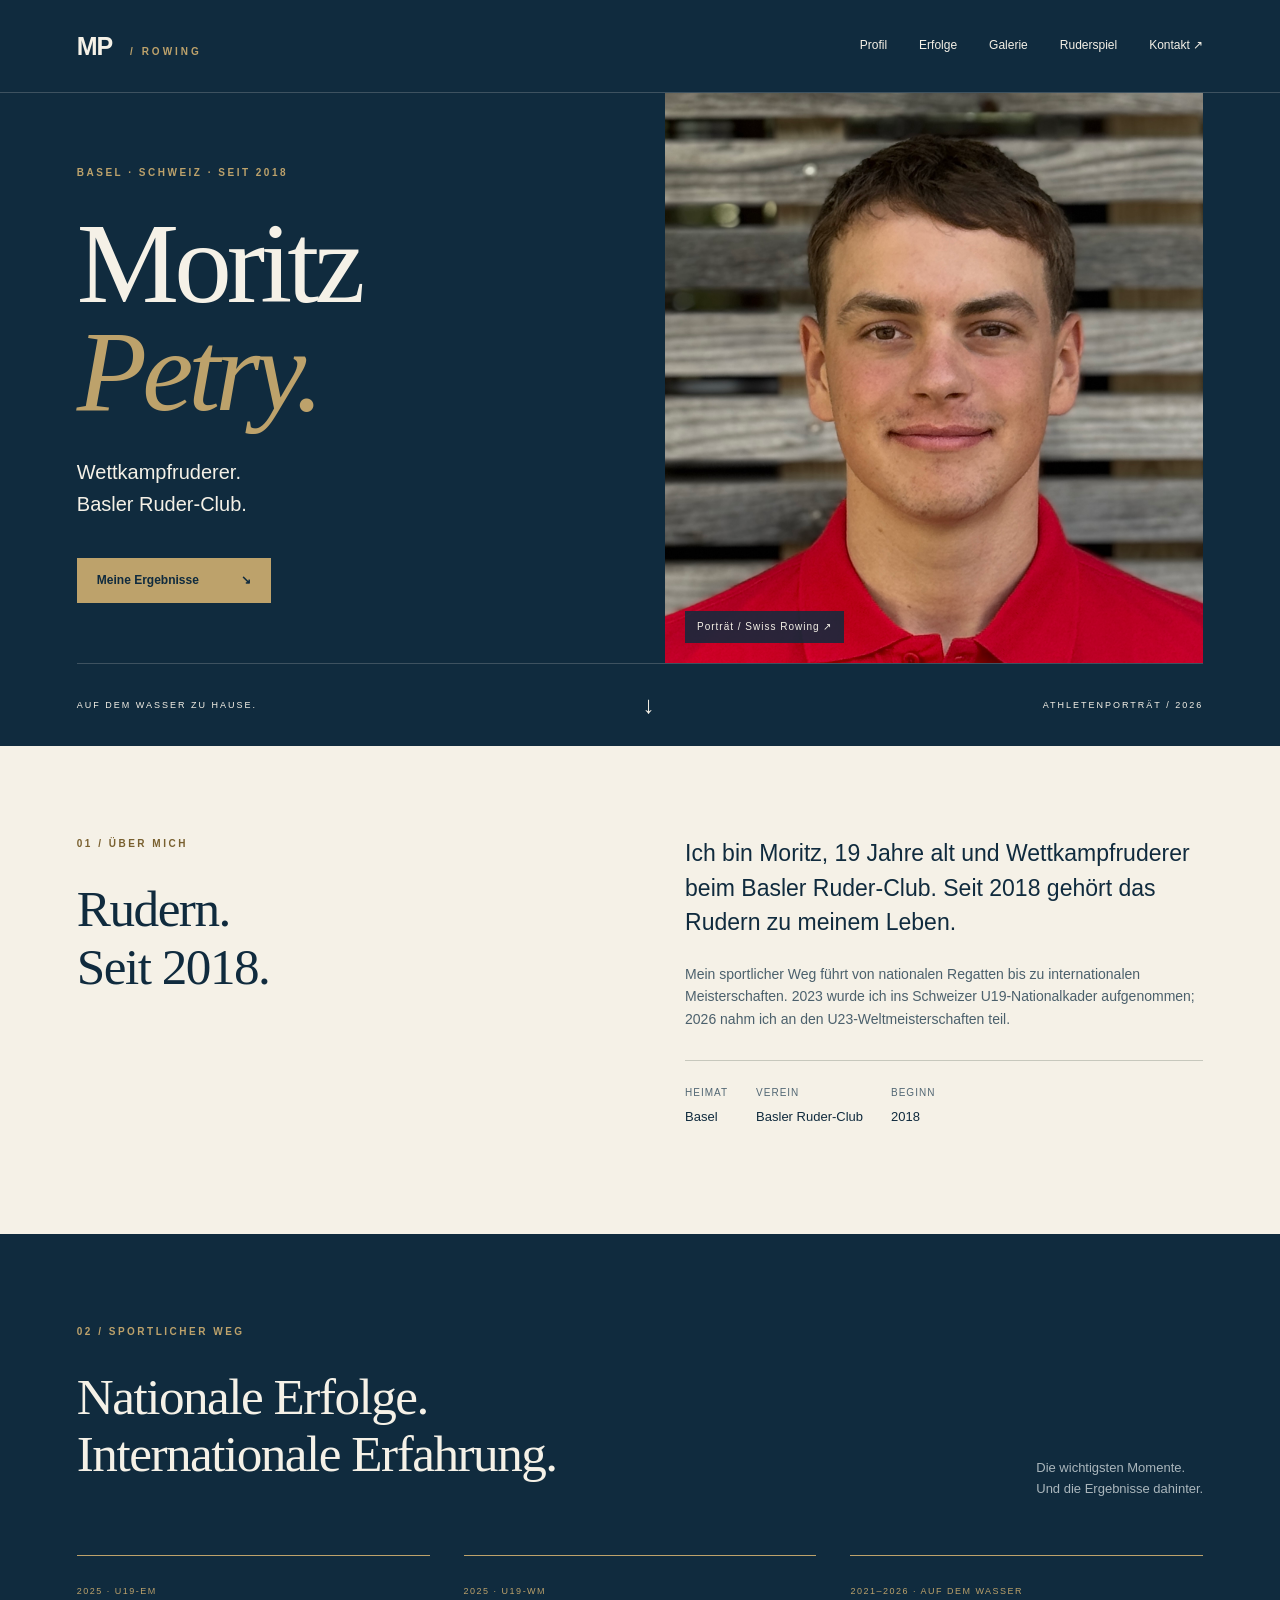
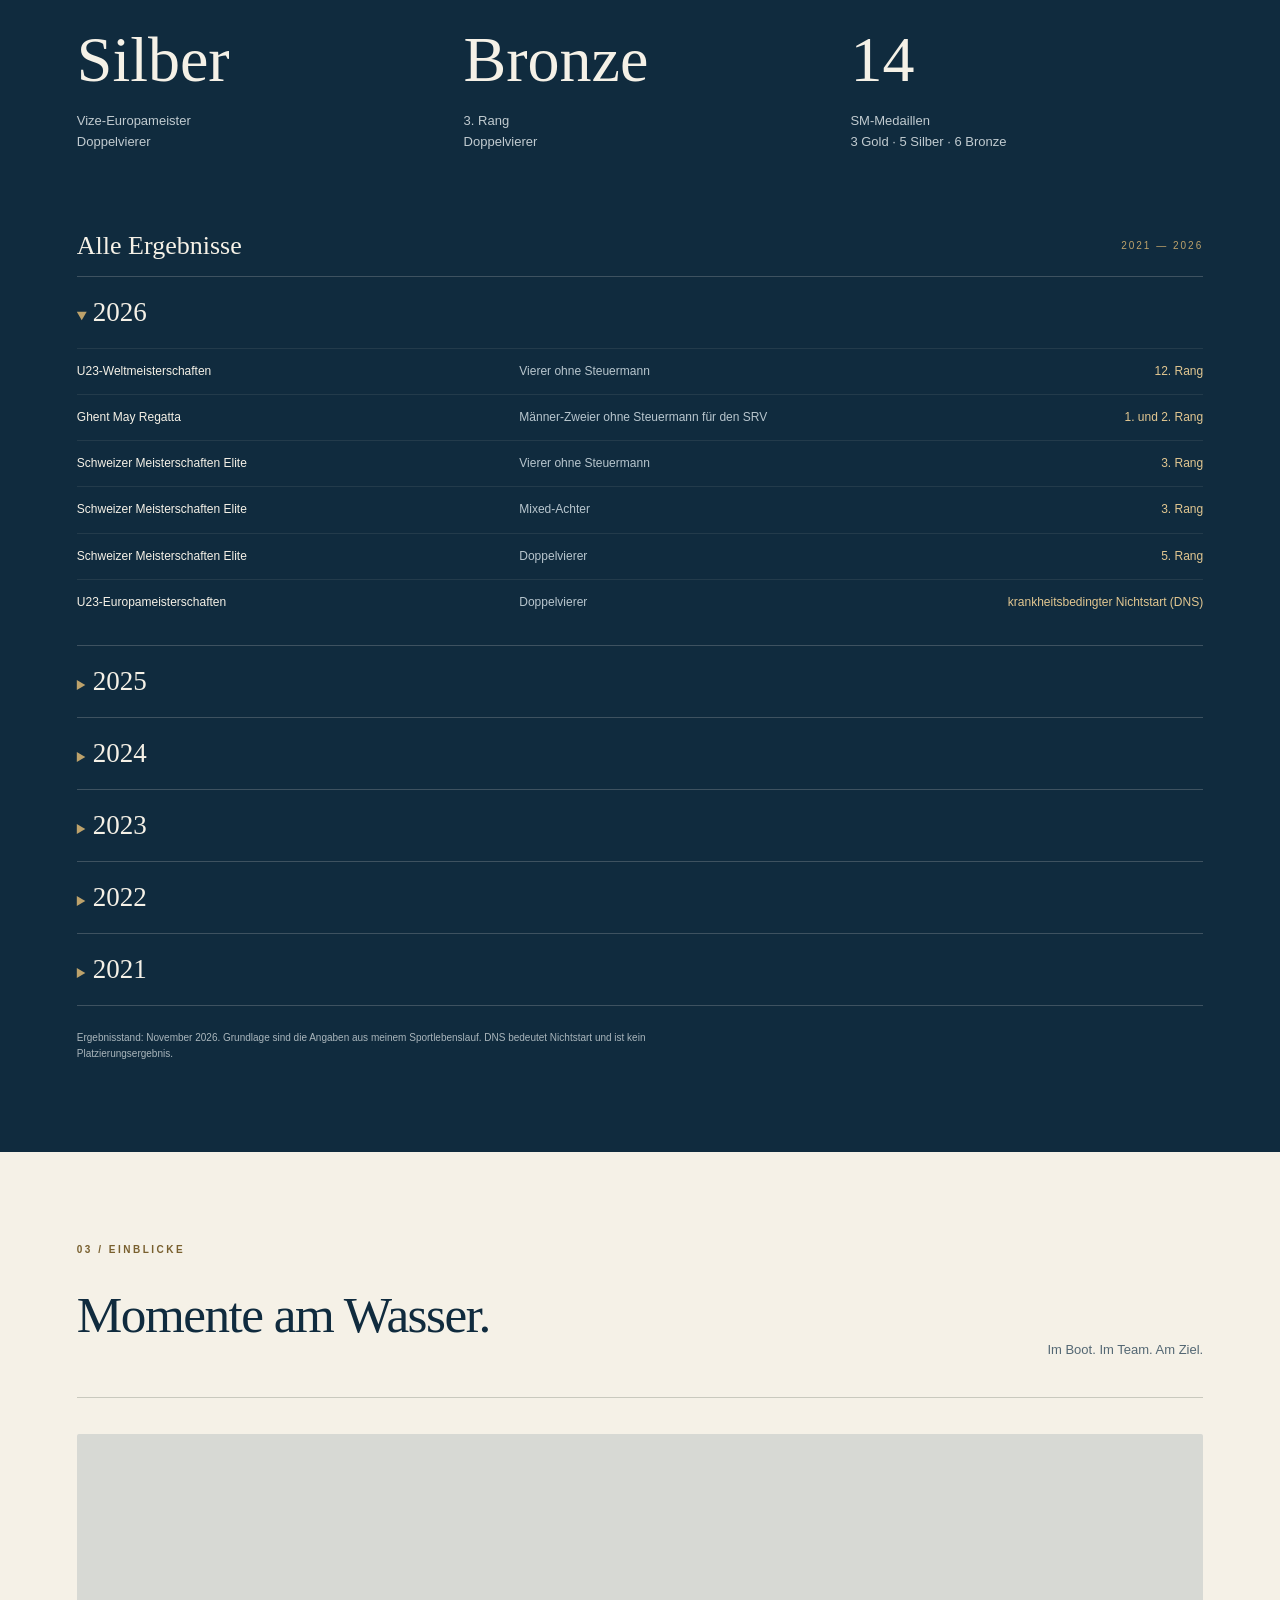
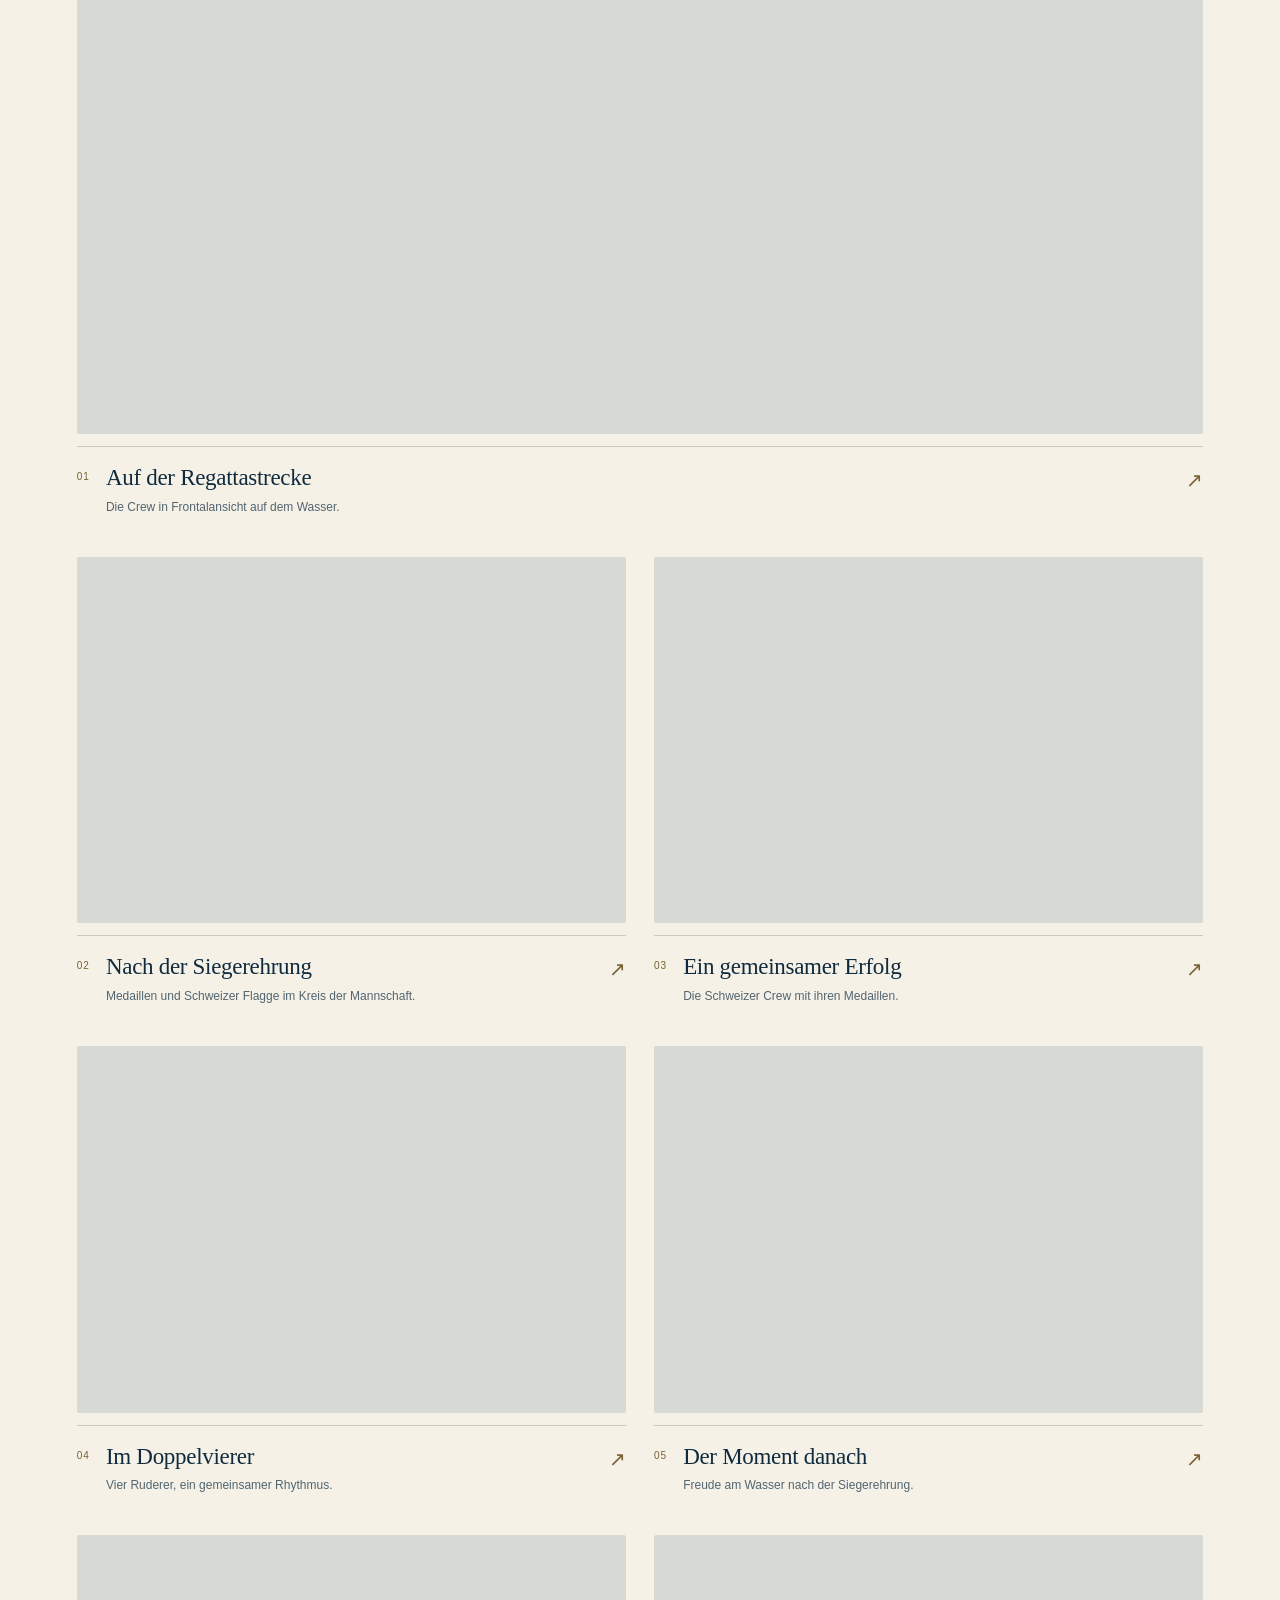
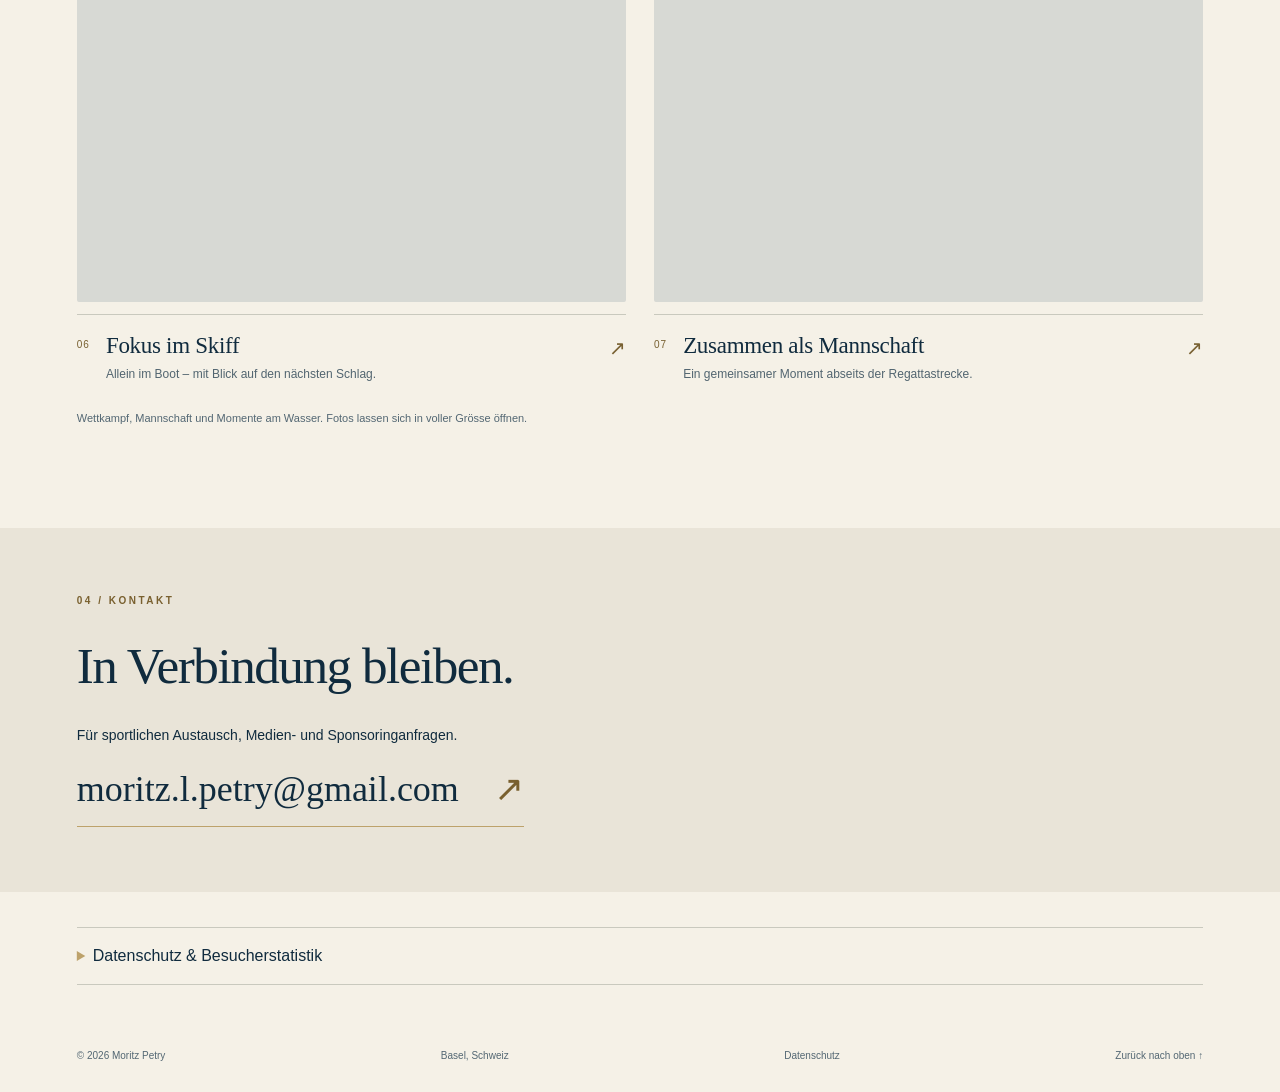
==== commit e3dd0de5: "Ruderspiel in der Hauptnavigation verlinken" ====
--- a/index.html
+++ b/index.html
@@ -1,32 +1,32 @@
-<!doctype html>
-<html lang="de-CH">
-<head>
-  <meta charset="utf-8">
-  <meta http-equiv="Content-Security-Policy" content="default-src 'none'; script-src https://gc.zgo.at/count.js; script-src-attr 'none'; style-src 'self'; img-src 'self'; font-src 'none'; connect-src https://molupe.goatcounter.com/count; object-src 'none'; base-uri 'none'; form-action 'none'">
-  <meta name="referrer" content="no-referrer">
-  <meta name="viewport" content="width=device-width,initial-scale=1">
-  <meta name="description" content="Moritz Petry – Wettkampfruderer beim Basler Ruder-Club. Sportlicher Weg, Ergebnisse 2021–2026 und Galerie.">
-  <meta name="theme-color" content="#102b3e">
-  <title>Moritz Petry | Rudern · Basel</title>
-  <meta property="og:type" content="website">
-  <meta property="og:locale" content="de_CH">
-  <meta property="og:title" content="Moritz Petry | Rudern · Basel">
-  <meta property="og:description" content="Wettkampfruderer beim Basler Ruder-Club. Mein sportlicher Weg, nationale und internationale Ergebnisse und Einblicke ins Rudern.">
-  <link rel="stylesheet" href="styles.css">
-</head>
-<body>
-<a class="skip" href="#inhalt">Zum Inhalt</a>
-<header class="header"><a class="brand" href="#">MP<span> / ROWING</span></a><nav aria-label="Hauptnavigation"><a href="#profil">Profil</a><a href="#erfolge">Erfolge</a><a href="#galerie">Galerie</a><a href="#kontakt">Kontakt ↗</a></nav></header>
-<main id="inhalt">
-<section class="hero" aria-labelledby="titel">
-  <div class="hero-copy"><p class="eyebrow">BASEL · SCHWEIZ · SEIT 2018</p><h1 id="titel">Moritz<br><em>Petry.</em></h1><p class="lead">Wettkampfruderer.<br>Basler Ruder-Club.</p><a class="button" href="#erfolge">Meine Ergebnisse <span>↘</span></a></div>
-  <div class="hero-art portrait"><img src="bilder/moritz-portraet.jpg" alt="Porträt von Moritz Petry" width="1927" height="1926" fetchpriority="high"><a class="portrait-credit" href="https://www.swissrowing.ch/de/person/petry-moritz" target="_blank" rel="noopener noreferrer">Porträt / Swiss Rowing ↗</a></div>
-  <div class="hero-bottom"><span>AUF DEM WASSER ZU HAUSE.</span><a href="#profil" aria-label="Weiter zum Profil">↓</a><span>ATHLETENPORTRÄT / 2026</span></div>
-</section>
-<section class="profile wrap" id="profil"><div><p class="eyebrow">01 / ÜBER MICH</p><h2>Rudern.<br>Seit 2018.</h2></div><div><p class="intro">Ich bin Moritz, 19 Jahre alt und Wettkampfruderer beim Basler Ruder-Club. Seit 2018 gehört das Rudern zu meinem Leben.</p><p>Mein sportlicher Weg führt von nationalen Regatten bis zu internationalen Meisterschaften. 2023 wurde ich ins Schweizer U19-Nationalkader aufgenommen; 2026 nahm ich an den U23-Weltmeisterschaften teil.</p><dl class="facts"><div><dt>Heimat</dt><dd>Basel</dd></div><div><dt>Verein</dt><dd>Basler Ruder-Club</dd></div><div><dt>Beginn</dt><dd>2018</dd></div></dl></div></section>
-<section class="results" id="erfolge"><div class="wrap"><div class="section-top"><div><p class="eyebrow">02 / SPORTLICHER WEG</p><h2>Nationale Erfolge.<br>Internationale Erfahrung.</h2></div><p>Die wichtigsten Momente.<br>Und die Ergebnisse dahinter.</p></div>
-<div class="highlights"><article><span>2025 · U19-EM</span><strong>Silber</strong><p>Vize-Europameister<br>Doppelvierer</p></article><article><span>2025 · U19-WM</span><strong>Bronze</strong><p>3. Rang<br>Doppelvierer</p></article><article><span>2021–2026 · AUF DEM WASSER</span><strong>14</strong><p>SM-Medaillen<br>3 Gold · 5 Silber · 6 Bronze</p></article></div>
-<div class="record-heading"><h3>Alle Ergebnisse</h3><span>2021 — 2026</span></div>
+<!doctype html>
+<html lang="de-CH">
+<head>
+  <meta charset="utf-8">
+  <meta http-equiv="Content-Security-Policy" content="default-src 'none'; script-src https://gc.zgo.at/count.js; script-src-attr 'none'; style-src 'self'; img-src 'self'; font-src 'none'; connect-src https://molupe.goatcounter.com/count; object-src 'none'; base-uri 'none'; form-action 'none'">
+  <meta name="referrer" content="no-referrer">
+  <meta name="viewport" content="width=device-width,initial-scale=1">
+  <meta name="description" content="Moritz Petry – Wettkampfruderer beim Basler Ruder-Club. Sportlicher Weg, Ergebnisse 2021–2026 und Galerie.">
+  <meta name="theme-color" content="#102b3e">
+  <title>Moritz Petry | Rudern · Basel</title>
+  <meta property="og:type" content="website">
+  <meta property="og:locale" content="de_CH">
+  <meta property="og:title" content="Moritz Petry | Rudern · Basel">
+  <meta property="og:description" content="Wettkampfruderer beim Basler Ruder-Club. Mein sportlicher Weg, nationale und internationale Ergebnisse und Einblicke ins Rudern.">
+  <link rel="stylesheet" href="styles.css">
+</head>
+<body>
+<a class="skip" href="#inhalt">Zum Inhalt</a>
+<header class="header"><a class="brand" href="#">MP<span> / ROWING</span></a><nav aria-label="Hauptnavigation"><a href="#profil">Profil</a><a href="#erfolge">Erfolge</a><a href="#galerie">Galerie</a><a href="spiel/">Ruderspiel</a><a href="#kontakt">Kontakt ↗</a></nav></header>
+<main id="inhalt">
+<section class="hero" aria-labelledby="titel">
+  <div class="hero-copy"><p class="eyebrow">BASEL · SCHWEIZ · SEIT 2018</p><h1 id="titel">Moritz<br><em>Petry.</em></h1><p class="lead">Wettkampfruderer.<br>Basler Ruder-Club.</p><a class="button" href="#erfolge">Meine Ergebnisse <span>↘</span></a></div>
+  <div class="hero-art portrait"><img src="bilder/moritz-portraet.jpg" alt="Porträt von Moritz Petry" width="1927" height="1926" fetchpriority="high"><a class="portrait-credit" href="https://www.swissrowing.ch/de/person/petry-moritz" target="_blank" rel="noopener noreferrer">Porträt / Swiss Rowing ↗</a></div>
+  <div class="hero-bottom"><span>AUF DEM WASSER ZU HAUSE.</span><a href="#profil" aria-label="Weiter zum Profil">↓</a><span>ATHLETENPORTRÄT / 2026</span></div>
+</section>
+<section class="profile wrap" id="profil"><div><p class="eyebrow">01 / ÜBER MICH</p><h2>Rudern.<br>Seit 2018.</h2></div><div><p class="intro">Ich bin Moritz, 19 Jahre alt und Wettkampfruderer beim Basler Ruder-Club. Seit 2018 gehört das Rudern zu meinem Leben.</p><p>Mein sportlicher Weg führt von nationalen Regatten bis zu internationalen Meisterschaften. 2023 wurde ich ins Schweizer U19-Nationalkader aufgenommen; 2026 nahm ich an den U23-Weltmeisterschaften teil.</p><dl class="facts"><div><dt>Heimat</dt><dd>Basel</dd></div><div><dt>Verein</dt><dd>Basler Ruder-Club</dd></div><div><dt>Beginn</dt><dd>2018</dd></div></dl></div></section>
+<section class="results" id="erfolge"><div class="wrap"><div class="section-top"><div><p class="eyebrow">02 / SPORTLICHER WEG</p><h2>Nationale Erfolge.<br>Internationale Erfahrung.</h2></div><p>Die wichtigsten Momente.<br>Und die Ergebnisse dahinter.</p></div>
+<div class="highlights"><article><span>2025 · U19-EM</span><strong>Silber</strong><p>Vize-Europameister<br>Doppelvierer</p></article><article><span>2025 · U19-WM</span><strong>Bronze</strong><p>3. Rang<br>Doppelvierer</p></article><article><span>2021–2026 · AUF DEM WASSER</span><strong>14</strong><p>SM-Medaillen<br>3 Gold · 5 Silber · 6 Bronze</p></article></div>
+<div class="record-heading"><h3>Alle Ergebnisse</h3><span>2021 — 2026</span></div>
 <details open><summary>2026</summary><ul class="result-list">
 <li><span>U23-Weltmeisterschaften</span><span class="boat">Vierer ohne Steuermann</span><span class="rank">12. Rang</span></li>
 <li><span>Ghent May Regatta</span><span class="boat">M&#228;nner-Zweier ohne Steuermann f&#252;r den SRV</span><span class="rank">1. und 2. Rang</span></li>
@@ -67,19 +67,18 @@
 <li><span>Schweizer Meisterschaften U17</span><span class="boat">Achter</span><span class="rank">3. Rang</span></li>
 <li><span>Schweizer Meisterschaften U19</span><span class="boat">Achter</span><span class="rank">2. Rang</span></li>
 </ul></details>
-
-<p class="source-note">Ergebnisstand: November 2026. Grundlage sind die Angaben aus meinem Sportlebenslauf. DNS bedeutet Nichtstart und ist kein Platzierungsergebnis.</p>
-</div></section>
-<section class="gallery wrap" id="galerie"><div class="section-top"><div><p class="eyebrow">03 / EINBLICKE</p><h2>Momente am Wasser.</h2></div><p>Im Boot. Im Team. Am Ziel.</p></div><div class="photos"><figure class="photo-3"><a href="bilder/rudern-3.jpg" target="_blank" rel="noopener noreferrer" aria-label="Auf der Regattastrecke – Foto in voller Grösse öffnen"><img src="bilder/rudern-3.jpg" alt="Rudercrew in Frontalansicht auf der Regattastrecke" loading="lazy" decoding="async"></a><figcaption><span class="photo-index">01</span><div><h3>Auf der Regattastrecke</h3><p>Die Crew in Frontalansicht auf dem Wasser.</p></div><span class="photo-arrow" aria-hidden="true">↗</span></figcaption></figure>
-<figure class="photo-1"><a href="bilder/rudern-1.jpg" target="_blank" rel="noopener noreferrer" aria-label="Nach der Siegerehrung – Foto in voller Grösse öffnen"><img src="bilder/rudern-1.jpg" alt="Vier Ruderer mit Medaillen und Schweizer Flagge" loading="lazy" decoding="async"></a><figcaption><span class="photo-index">02</span><div><h3>Nach der Siegerehrung</h3><p>Medaillen und Schweizer Flagge im Kreis der Mannschaft.</p></div><span class="photo-arrow" aria-hidden="true">↗</span></figcaption></figure>
-<figure class="photo-4"><a href="bilder/rudern-4.jpg" target="_blank" rel="noopener noreferrer" aria-label="Ein gemeinsamer Erfolg – Foto in voller Grösse öffnen"><img src="bilder/rudern-4.jpg" alt="Vier Schweizer Ruderer präsentieren ihre Medaillen" loading="lazy" decoding="async"></a><figcaption><span class="photo-index">03</span><div><h3>Ein gemeinsamer Erfolg</h3><p>Die Schweizer Crew mit ihren Medaillen.</p></div><span class="photo-arrow" aria-hidden="true">↗</span></figcaption></figure>
-<figure class="photo-2"><a href="bilder/rudern-2.jpg" target="_blank" rel="noopener noreferrer" aria-label="Im Doppelvierer – Foto in voller Grösse öffnen"><img src="bilder/rudern-2.jpg" alt="Schweizer Doppelvierer in Seitenansicht auf dem Wasser" loading="lazy" decoding="async"></a><figcaption><span class="photo-index">04</span><div><h3>Im Doppelvierer</h3><p>Vier Ruderer, ein gemeinsamer Rhythmus.</p></div><span class="photo-arrow" aria-hidden="true">↗</span></figcaption></figure>
-<figure class="photo-5"><a href="bilder/rudern-5.jpg" target="_blank" rel="noopener noreferrer" aria-label="Der Moment danach – Foto in voller Grösse öffnen"><img src="bilder/rudern-5.jpg" alt="Ruderer mit Medaille und erhobenen Armen am Wasser" loading="lazy" decoding="async"></a><figcaption><span class="photo-index">05</span><div><h3>Der Moment danach</h3><p>Freude am Wasser nach der Siegerehrung.</p></div><span class="photo-arrow" aria-hidden="true">↗</span></figcaption></figure>
-<figure class="photo-7"><a href="bilder/rudern-7.jpg" target="_blank" rel="noopener noreferrer" aria-label="Fokus im Skiff – Foto in voller Grösse öffnen"><img src="bilder/rudern-7.jpg" alt="Ruderer im gelben Skiff" loading="lazy" decoding="async"></a><figcaption><span class="photo-index">06</span><div><h3>Fokus im Skiff</h3><p>Allein im Boot – mit Blick auf den nächsten Schlag.</p></div><span class="photo-arrow" aria-hidden="true">↗</span></figcaption></figure>
-<figure class="photo-6"><a href="bilder/rudern-6.jpg" target="_blank" rel="noopener noreferrer" aria-label="Zusammen als Mannschaft – Foto in voller Grösse öffnen"><img src="bilder/rudern-6.jpg" alt="Rudermannschaft vor einer Veranstaltungswand" loading="lazy" decoding="async"></a><figcaption><span class="photo-index">07</span><div><h3>Zusammen als Mannschaft</h3><p>Ein gemeinsamer Moment abseits der Regattastrecke.</p></div><span class="photo-arrow" aria-hidden="true">↗</span></figcaption></figure></div><p class="gallery-note">Wettkampf, Mannschaft und Momente am Wasser. Fotos lassen sich in voller Grösse öffnen.</p></section>
-<section class="contact" id="kontakt"><div class="wrap"><p class="eyebrow">04 / KONTAKT</p><h2>In Verbindung bleiben.</h2><p>Für sportlichen Austausch, Medien- und Sponsoringanfragen.</p><a class="email" href="mailto:moritz.l.petry@gmail.com">moritz.l.petry@gmail.com <span>↗</span></a></div></section>
-<section class="privacy wrap" id="datenschutz"><details><summary>Datenschutz &amp; Besucherstatistik</summary><p>Diese Webseite wird über GitHub Pages bereitgestellt. GitHub verarbeitet beim Aufruf unter anderem die IP-Adresse für Sicherheitszwecke. Weitere Informationen enthält die <a href="https://docs.github.com/en/site-policy/privacy-policies/github-general-privacy-statement" target="_blank" rel="noopener noreferrer">GitHub-Datenschutzerklärung</a>.</p><p>Für eine statistische Auswertung der Seitenaufrufe verwende ich GoatCounter. Dabei werden unter anderem die aufgerufene Seite, der Zeitpunkt, Browser- und Geräteinformationen sowie eine ungefähre geografische Zuordnung verarbeitet. GoatCounter verwendet dafür keine Cookies. Details findest du in der <a href="https://www.goatcounter.com/privacy" target="_blank" rel="noopener noreferrer">Datenschutzerklärung von GoatCounter</a>. Browser oder Werbeblocker können die Erfassung verhindern; die Statistik ist daher keine vollständige Zählung aller Aufrufe.</p><p>Bei Kontakt per E-Mail werden die von dir übermittelten Angaben zur Bearbeitung deiner Anfrage verarbeitet. Kontakt: <a href="mailto:moritz.l.petry@gmail.com">moritz.l.petry@gmail.com</a>.</p></details></section></main><footer class="wrap"><span>© 2026 Moritz Petry</span><span>Basel, Schweiz</span><a href="#datenschutz">Datenschutz</a><a href="#">Zurück nach oben ↑</a></footer>
-<script data-goatcounter="https://molupe.goatcounter.com/count" async src="https://gc.zgo.at/count.js" referrerpolicy="no-referrer"></script>
-</body></html>
 
+<p class="source-note">Ergebnisstand: November 2026. Grundlage sind die Angaben aus meinem Sportlebenslauf. DNS bedeutet Nichtstart und ist kein Platzierungsergebnis.</p>
+</div></section>
+<section class="gallery wrap" id="galerie"><div class="section-top"><div><p class="eyebrow">03 / EINBLICKE</p><h2>Momente am Wasser.</h2></div><p>Im Boot. Im Team. Am Ziel.</p></div><div class="photos"><figure class="photo-3"><a href="bilder/rudern-3.jpg" target="_blank" rel="noopener noreferrer" aria-label="Auf der Regattastrecke – Foto in voller Grösse öffnen"><img src="bilder/rudern-3.jpg" alt="Rudercrew in Frontalansicht auf der Regattastrecke" loading="lazy" decoding="async"></a><figcaption><span class="photo-index">01</span><div><h3>Auf der Regattastrecke</h3><p>Die Crew in Frontalansicht auf dem Wasser.</p></div><span class="photo-arrow" aria-hidden="true">↗</span></figcaption></figure>
+<figure class="photo-1"><a href="bilder/rudern-1.jpg" target="_blank" rel="noopener noreferrer" aria-label="Nach der Siegerehrung – Foto in voller Grösse öffnen"><img src="bilder/rudern-1.jpg" alt="Vier Ruderer mit Medaillen und Schweizer Flagge" loading="lazy" decoding="async"></a><figcaption><span class="photo-index">02</span><div><h3>Nach der Siegerehrung</h3><p>Medaillen und Schweizer Flagge im Kreis der Mannschaft.</p></div><span class="photo-arrow" aria-hidden="true">↗</span></figcaption></figure>
+<figure class="photo-4"><a href="bilder/rudern-4.jpg" target="_blank" rel="noopener noreferrer" aria-label="Ein gemeinsamer Erfolg – Foto in voller Grösse öffnen"><img src="bilder/rudern-4.jpg" alt="Vier Schweizer Ruderer präsentieren ihre Medaillen" loading="lazy" decoding="async"></a><figcaption><span class="photo-index">03</span><div><h3>Ein gemeinsamer Erfolg</h3><p>Die Schweizer Crew mit ihren Medaillen.</p></div><span class="photo-arrow" aria-hidden="true">↗</span></figcaption></figure>
+<figure class="photo-2"><a href="bilder/rudern-2.jpg" target="_blank" rel="noopener noreferrer" aria-label="Im Doppelvierer – Foto in voller Grösse öffnen"><img src="bilder/rudern-2.jpg" alt="Schweizer Doppelvierer in Seitenansicht auf dem Wasser" loading="lazy" decoding="async"></a><figcaption><span class="photo-index">04</span><div><h3>Im Doppelvierer</h3><p>Vier Ruderer, ein gemeinsamer Rhythmus.</p></div><span class="photo-arrow" aria-hidden="true">↗</span></figcaption></figure>
+<figure class="photo-5"><a href="bilder/rudern-5.jpg" target="_blank" rel="noopener noreferrer" aria-label="Der Moment danach – Foto in voller Grösse öffnen"><img src="bilder/rudern-5.jpg" alt="Ruderer mit Medaille und erhobenen Armen am Wasser" loading="lazy" decoding="async"></a><figcaption><span class="photo-index">05</span><div><h3>Der Moment danach</h3><p>Freude am Wasser nach der Siegerehrung.</p></div><span class="photo-arrow" aria-hidden="true">↗</span></figcaption></figure>
+<figure class="photo-7"><a href="bilder/rudern-7.jpg" target="_blank" rel="noopener noreferrer" aria-label="Fokus im Skiff – Foto in voller Grösse öffnen"><img src="bilder/rudern-7.jpg" alt="Ruderer im gelben Skiff" loading="lazy" decoding="async"></a><figcaption><span class="photo-index">06</span><div><h3>Fokus im Skiff</h3><p>Allein im Boot – mit Blick auf den nächsten Schlag.</p></div><span class="photo-arrow" aria-hidden="true">↗</span></figcaption></figure>
+<figure class="photo-6"><a href="bilder/rudern-6.jpg" target="_blank" rel="noopener noreferrer" aria-label="Zusammen als Mannschaft – Foto in voller Grösse öffnen"><img src="bilder/rudern-6.jpg" alt="Rudermannschaft vor einer Veranstaltungswand" loading="lazy" decoding="async"></a><figcaption><span class="photo-index">07</span><div><h3>Zusammen als Mannschaft</h3><p>Ein gemeinsamer Moment abseits der Regattastrecke.</p></div><span class="photo-arrow" aria-hidden="true">↗</span></figcaption></figure></div><p class="gallery-note">Wettkampf, Mannschaft und Momente am Wasser. Fotos lassen sich in voller Grösse öffnen.</p></section>
+<section class="contact" id="kontakt"><div class="wrap"><p class="eyebrow">04 / KONTAKT</p><h2>In Verbindung bleiben.</h2><p>Für sportlichen Austausch, Medien- und Sponsoringanfragen.</p><a class="email" href="mailto:moritz.l.petry@gmail.com">moritz.l.petry@gmail.com <span>↗</span></a></div></section>
+<section class="privacy wrap" id="datenschutz"><details><summary>Datenschutz &amp; Besucherstatistik</summary><p>Diese Webseite wird über GitHub Pages bereitgestellt. GitHub verarbeitet beim Aufruf unter anderem die IP-Adresse für Sicherheitszwecke. Weitere Informationen enthält die <a href="https://docs.github.com/en/site-policy/privacy-policies/github-general-privacy-statement" target="_blank" rel="noopener noreferrer">GitHub-Datenschutzerklärung</a>.</p><p>Für eine statistische Auswertung der Seitenaufrufe verwende ich GoatCounter. Dabei werden unter anderem die aufgerufene Seite, der Zeitpunkt, Browser- und Geräteinformationen sowie eine ungefähre geografische Zuordnung verarbeitet. GoatCounter verwendet dafür keine Cookies. Details findest du in der <a href="https://www.goatcounter.com/privacy" target="_blank" rel="noopener noreferrer">Datenschutzerklärung von GoatCounter</a>. Browser oder Werbeblocker können die Erfassung verhindern; die Statistik ist daher keine vollständige Zählung aller Aufrufe.</p><p>Bei Kontakt per E-Mail werden die von dir übermittelten Angaben zur Bearbeitung deiner Anfrage verarbeitet. Kontakt: <a href="mailto:moritz.l.petry@gmail.com">moritz.l.petry@gmail.com</a>.</p></details></section></main><footer class="wrap"><span>© 2026 Moritz Petry</span><span>Basel, Schweiz</span><a href="#datenschutz">Datenschutz</a><a href="#">Zurück nach oben ↑</a></footer>
+<script data-goatcounter="https://molupe.goatcounter.com/count" async src="https://gc.zgo.at/count.js" referrerpolicy="no-referrer"></script>
+</body></html>
 
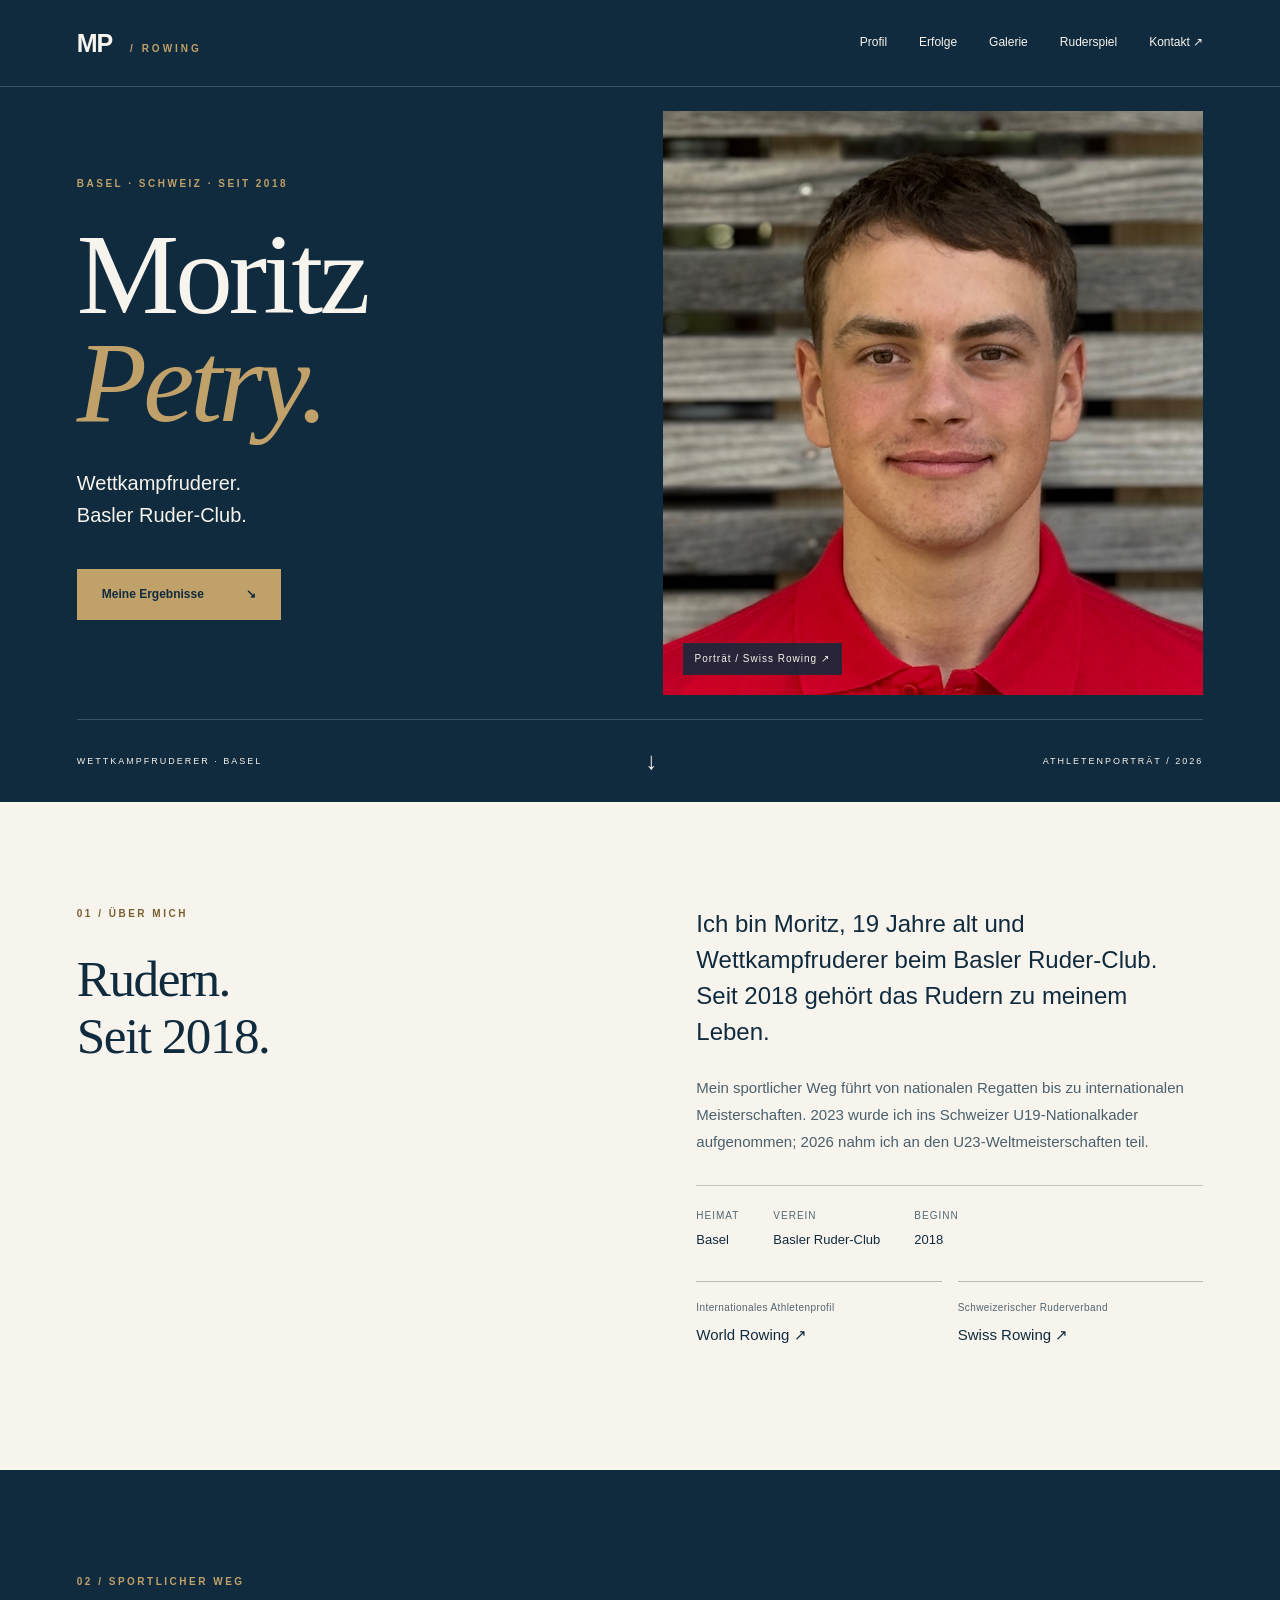
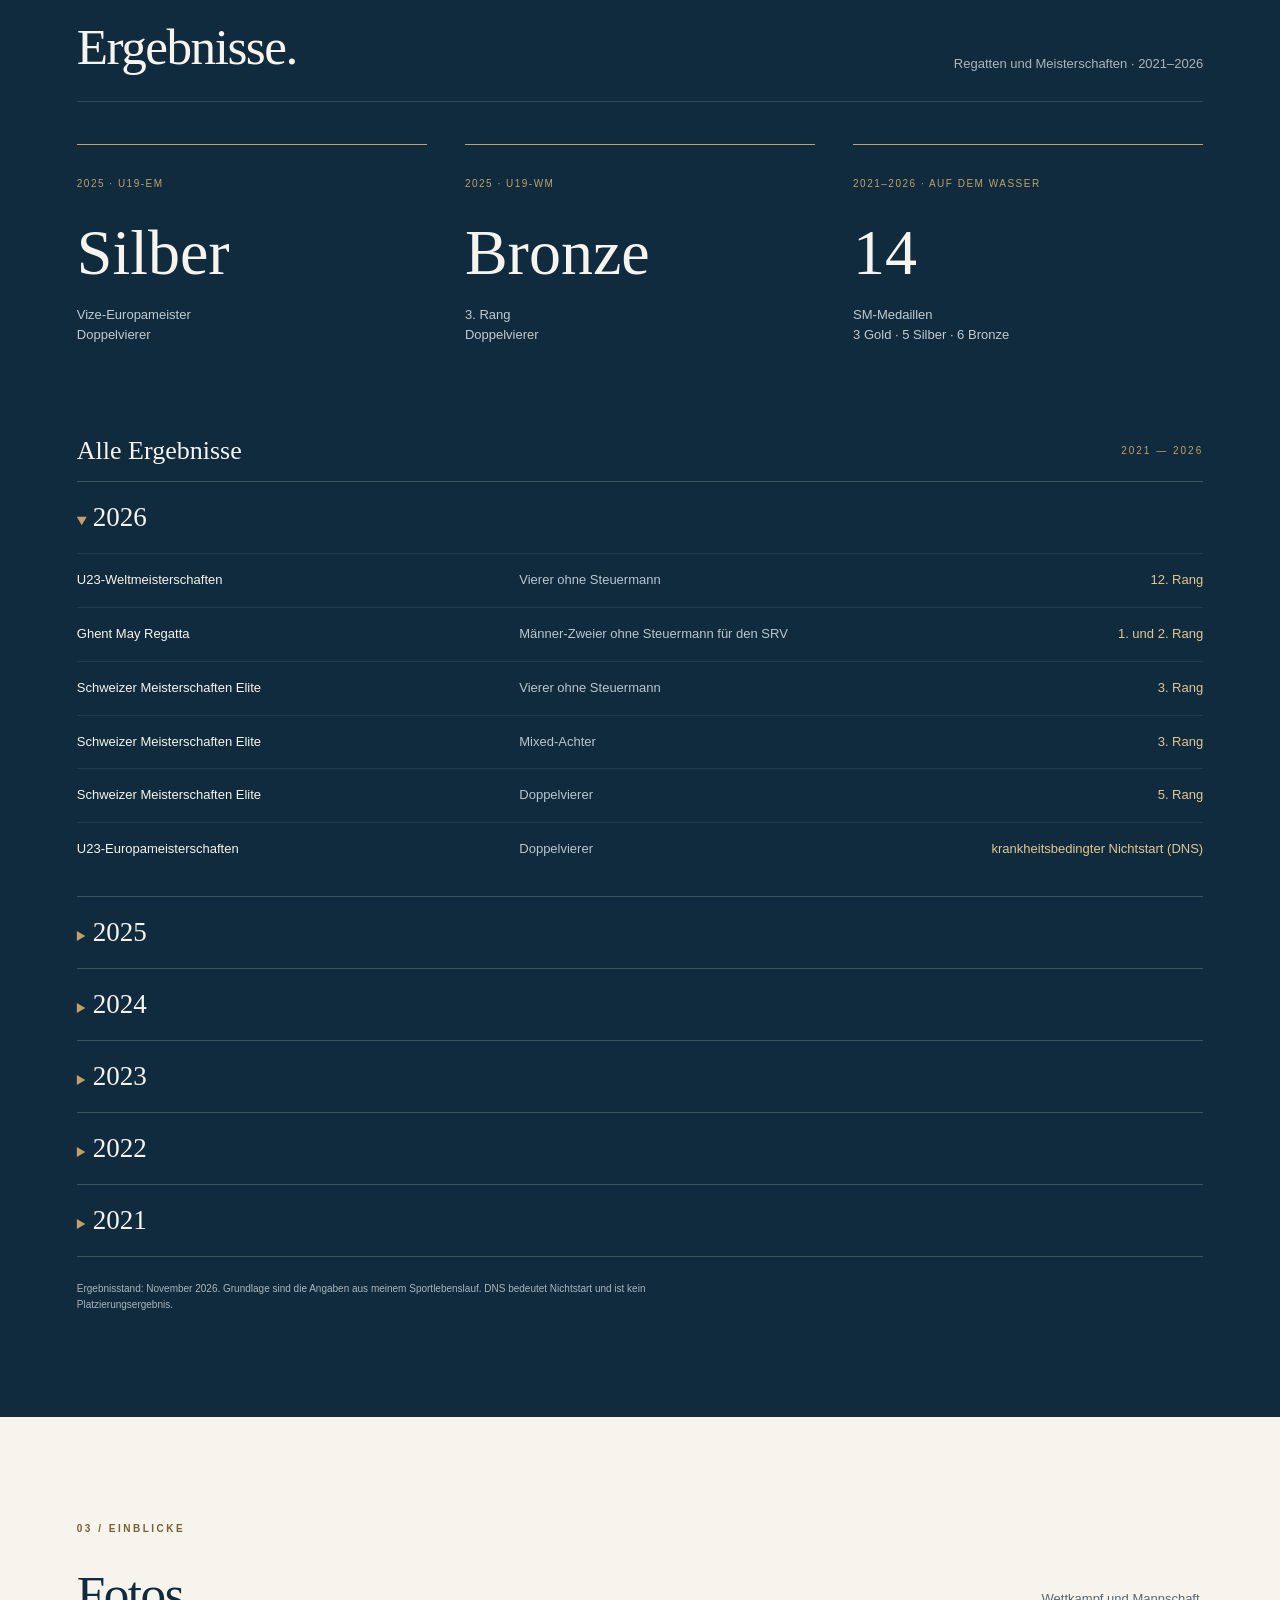
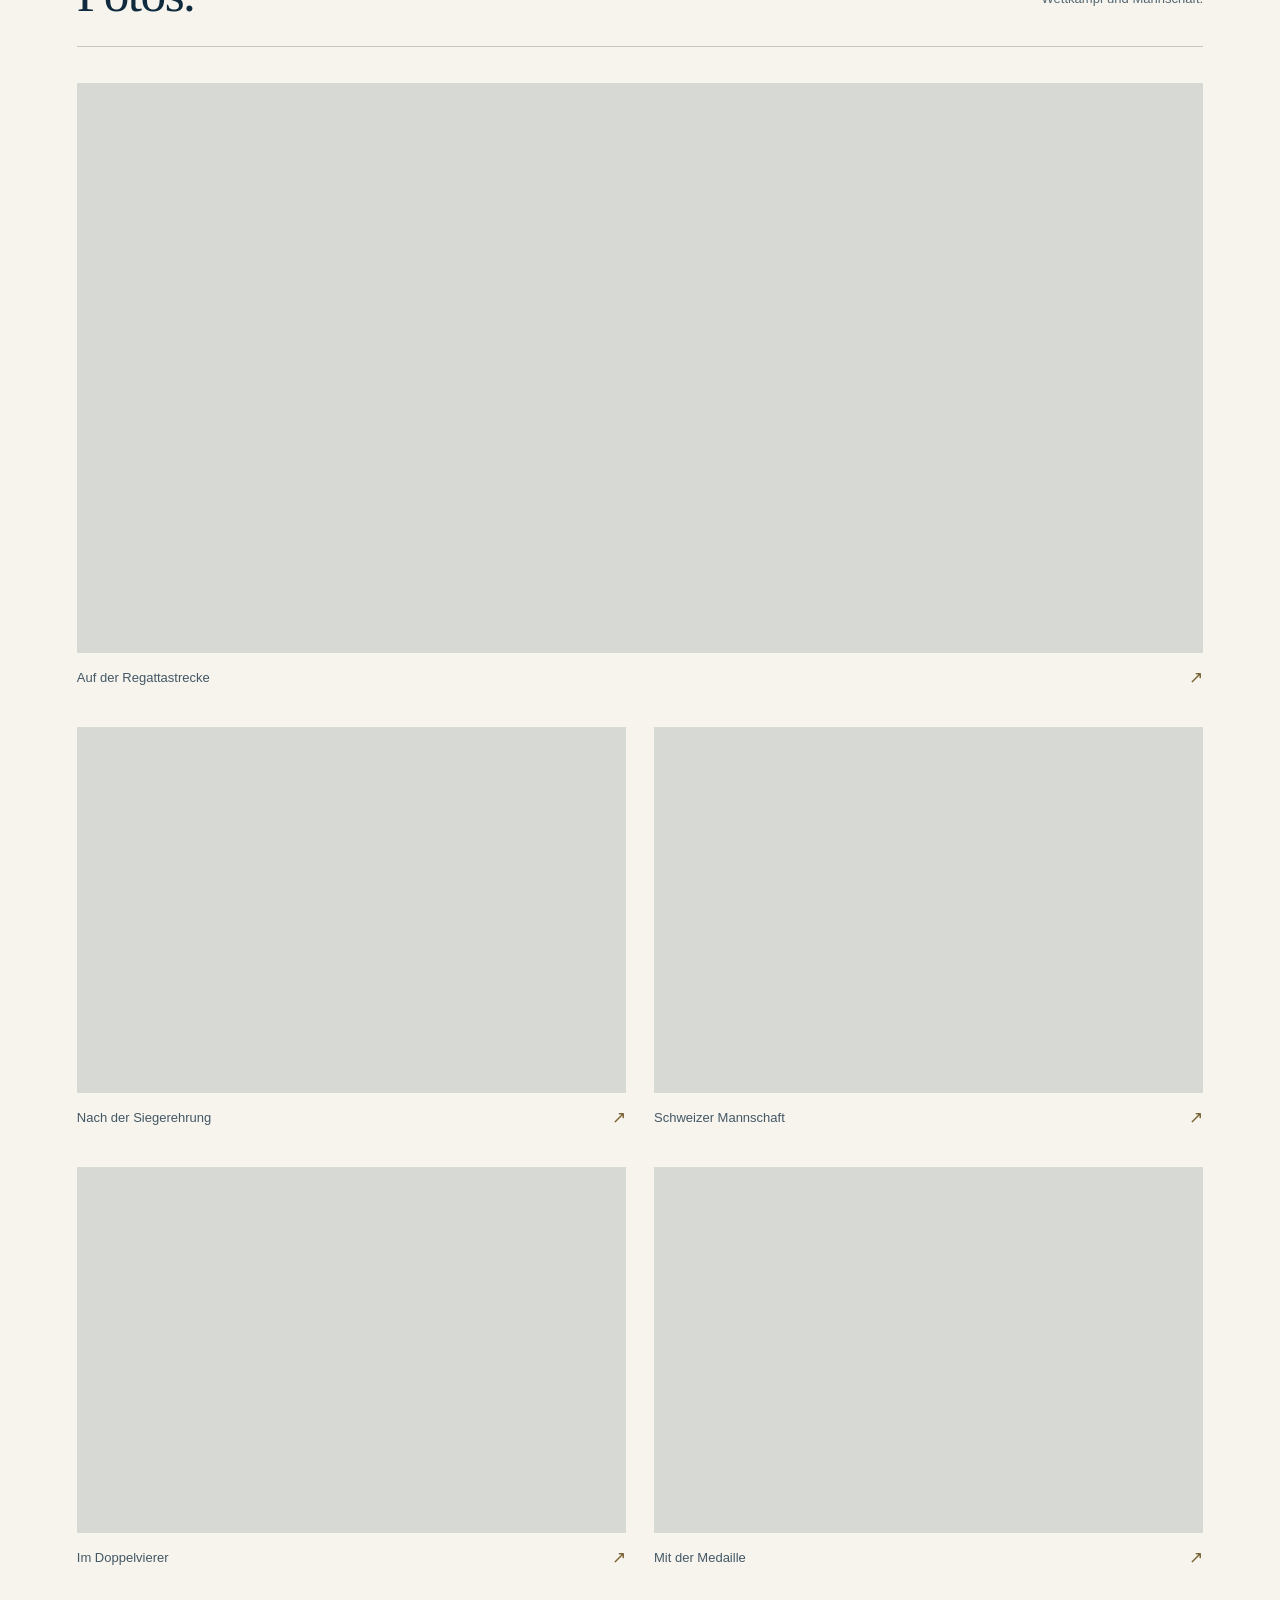
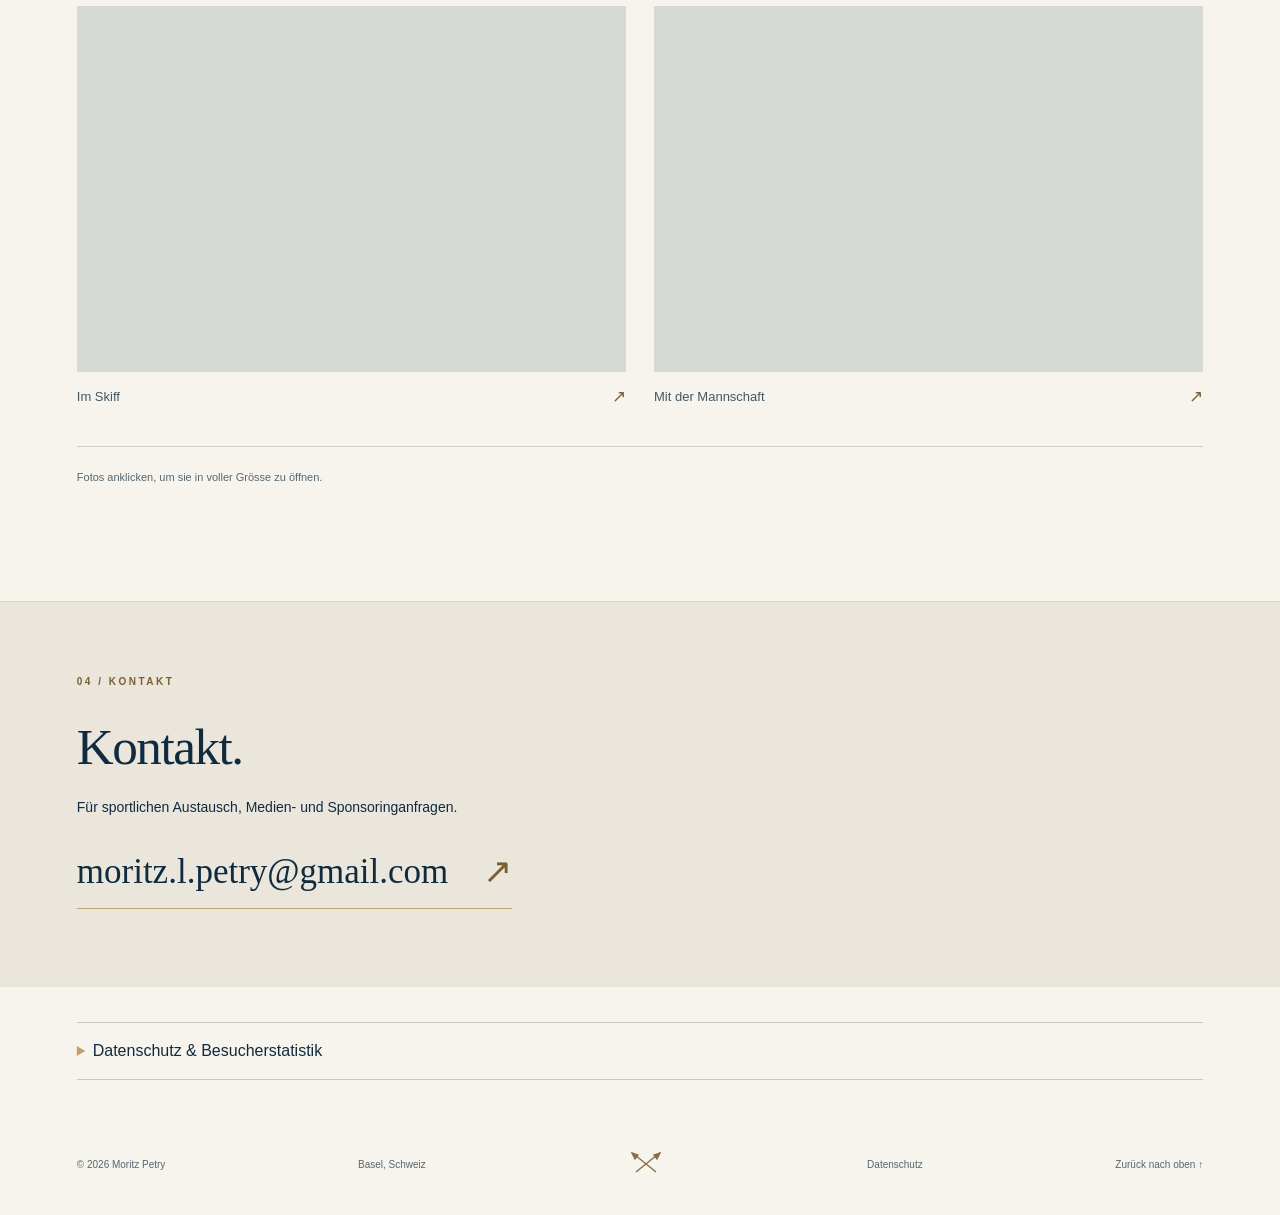
==== commit fb1459fa: "Athletenprofile, klare Bildlegenden und Design verfeinern" ====
--- a/index.html
+++ b/index.html
@@ -1,84 +1,85 @@
-<!doctype html>
-<html lang="de-CH">
-<head>
-  <meta charset="utf-8">
-  <meta http-equiv="Content-Security-Policy" content="default-src 'none'; script-src https://gc.zgo.at/count.js; script-src-attr 'none'; style-src 'self'; img-src 'self'; font-src 'none'; connect-src https://molupe.goatcounter.com/count; object-src 'none'; base-uri 'none'; form-action 'none'">
-  <meta name="referrer" content="no-referrer">
-  <meta name="viewport" content="width=device-width,initial-scale=1">
-  <meta name="description" content="Moritz Petry – Wettkampfruderer beim Basler Ruder-Club. Sportlicher Weg, Ergebnisse 2021–2026 und Galerie.">
-  <meta name="theme-color" content="#102b3e">
-  <title>Moritz Petry | Rudern · Basel</title>
-  <meta property="og:type" content="website">
-  <meta property="og:locale" content="de_CH">
-  <meta property="og:title" content="Moritz Petry | Rudern · Basel">
-  <meta property="og:description" content="Wettkampfruderer beim Basler Ruder-Club. Mein sportlicher Weg, nationale und internationale Ergebnisse und Einblicke ins Rudern.">
-  <link rel="stylesheet" href="styles.css">
-</head>
-<body>
-<a class="skip" href="#inhalt">Zum Inhalt</a>
-<header class="header"><a class="brand" href="#">MP<span> / ROWING</span></a><nav aria-label="Hauptnavigation"><a href="#profil">Profil</a><a href="#erfolge">Erfolge</a><a href="#galerie">Galerie</a><a href="spiel/">Ruderspiel</a><a href="#kontakt">Kontakt ↗</a></nav></header>
-<main id="inhalt">
-<section class="hero" aria-labelledby="titel">
-  <div class="hero-copy"><p class="eyebrow">BASEL · SCHWEIZ · SEIT 2018</p><h1 id="titel">Moritz<br><em>Petry.</em></h1><p class="lead">Wettkampfruderer.<br>Basler Ruder-Club.</p><a class="button" href="#erfolge">Meine Ergebnisse <span>↘</span></a></div>
-  <div class="hero-art portrait"><img src="bilder/moritz-portraet.jpg" alt="Porträt von Moritz Petry" width="1927" height="1926" fetchpriority="high"><a class="portrait-credit" href="https://www.swissrowing.ch/de/person/petry-moritz" target="_blank" rel="noopener noreferrer">Porträt / Swiss Rowing ↗</a></div>
-  <div class="hero-bottom"><span>AUF DEM WASSER ZU HAUSE.</span><a href="#profil" aria-label="Weiter zum Profil">↓</a><span>ATHLETENPORTRÄT / 2026</span></div>
-</section>
-<section class="profile wrap" id="profil"><div><p class="eyebrow">01 / ÜBER MICH</p><h2>Rudern.<br>Seit 2018.</h2></div><div><p class="intro">Ich bin Moritz, 19 Jahre alt und Wettkampfruderer beim Basler Ruder-Club. Seit 2018 gehört das Rudern zu meinem Leben.</p><p>Mein sportlicher Weg führt von nationalen Regatten bis zu internationalen Meisterschaften. 2023 wurde ich ins Schweizer U19-Nationalkader aufgenommen; 2026 nahm ich an den U23-Weltmeisterschaften teil.</p><dl class="facts"><div><dt>Heimat</dt><dd>Basel</dd></div><div><dt>Verein</dt><dd>Basler Ruder-Club</dd></div><div><dt>Beginn</dt><dd>2018</dd></div></dl></div></section>
-<section class="results" id="erfolge"><div class="wrap"><div class="section-top"><div><p class="eyebrow">02 / SPORTLICHER WEG</p><h2>Nationale Erfolge.<br>Internationale Erfahrung.</h2></div><p>Die wichtigsten Momente.<br>Und die Ergebnisse dahinter.</p></div>
-<div class="highlights"><article><span>2025 · U19-EM</span><strong>Silber</strong><p>Vize-Europameister<br>Doppelvierer</p></article><article><span>2025 · U19-WM</span><strong>Bronze</strong><p>3. Rang<br>Doppelvierer</p></article><article><span>2021–2026 · AUF DEM WASSER</span><strong>14</strong><p>SM-Medaillen<br>3 Gold · 5 Silber · 6 Bronze</p></article></div>
-<div class="record-heading"><h3>Alle Ergebnisse</h3><span>2021 — 2026</span></div>
-<details open><summary>2026</summary><ul class="result-list">
-<li><span>U23-Weltmeisterschaften</span><span class="boat">Vierer ohne Steuermann</span><span class="rank">12. Rang</span></li>
-<li><span>Ghent May Regatta</span><span class="boat">M&#228;nner-Zweier ohne Steuermann f&#252;r den SRV</span><span class="rank">1. und 2. Rang</span></li>
-<li><span>Schweizer Meisterschaften Elite</span><span class="boat">Vierer ohne Steuermann</span><span class="rank">3. Rang</span></li>
-<li><span>Schweizer Meisterschaften Elite</span><span class="boat">Mixed-Achter</span><span class="rank">3. Rang</span></li>
-<li><span>Schweizer Meisterschaften Elite</span><span class="boat">Doppelvierer</span><span class="rank">5. Rang</span></li>
-<li><span>U23-Europameisterschaften</span><span class="boat">Doppelvierer</span><span class="rank">krankheitsbedingter Nichtstart (DNS)</span></li>
-</ul></details>
-<details><summary>2025</summary><ul class="result-list">
-<li><span>U19-Europameisterschaften</span><span class="boat">Doppelvierer</span><span class="rank">2. Rang und Vize-Europameister</span></li>
-<li><span>U19-Weltmeisterschaften</span><span class="boat">Doppelvierer</span><span class="rank">3. Rang und Bronzemedaille</span></li>
-<li><span>Schweizer Meisterschaften U19</span><span class="boat">Vierer ohne Steuermann</span><span class="rank">Schweizermeister</span></li>
-<li><span>Schweizer Meisterschaften U19</span><span class="boat">Doppelzweier</span><span class="rank">2. Rang</span></li>
-<li><span>Schweizer Meisterschaften Elite</span><span class="boat">Achter</span><span class="rank">3. Rang</span></li>
-</ul></details>
-<details><summary>2024</summary><ul class="result-list">
-<li><span>U19-Europameisterschaften</span><span class="boat">Doppelvierer</span><span class="rank">3. Rang und Bronzemedaille</span></li>
-<li><span>U19-Weltmeisterschaften</span><span class="boat">Doppelvierer</span><span class="rank">Sieg im B-Finale</span></li>
-<li><span>Schweizer Meisterschaften U19</span><span class="boat">Achter</span><span class="rank">Schweizermeister</span></li>
-<li><span>Schweizer Meisterschaften Elite</span><span class="boat">Achter</span><span class="rank">Schweizermeister</span></li>
-<li><span>Schweizer Meisterschaften U19</span><span class="boat">Doppelvierer</span><span class="rank">3. Rang</span></li>
-<li><span>Solothurner 8er Rennen</span><span class="boat"></span><span class="rank">Streckenrekord</span></li>
-<li><span>Basel Head</span><span class="boat">Junioren-Achter</span><span class="rank">Sieg in Sprint und Classic, jeweils mit Rekordzeit</span></li>
-</ul></details>
-<details><summary>2023</summary><ul class="result-list">
-<li><span>Schweizer Meisterschaften U17</span><span class="boat">Skiff</span><span class="rank">2. Rang</span></li>
-<li><span>Schweizer Meisterschaften U19</span><span class="boat">Vierer ohne Steuermann</span><span class="rank">2. Rang</span></li>
-</ul></details>
-<details><summary>2022</summary><ul class="result-list">
-<li><span>Swiss Rowing Indoors U17</span><span class="boat"></span><span class="rank">1. Rang</span></li>
-<li><span>Langstreckentest U17 FUTURO</span><span class="boat"></span><span class="rank">2. Rang</span></li>
-<li><span>Schweizer Meisterschaften U19</span><span class="boat">Vierer ohne Steuermann</span><span class="rank">2. Rang</span></li>
-<li><span>Schweizer Meisterschaften U17</span><span class="boat">Doppelzweier</span><span class="rank">4. Rang</span></li>
-</ul></details>
-<details><summary>2021</summary><ul class="result-list">
-<li><span>Swiss Rowing Indoors U15</span><span class="boat"></span><span class="rank">2. Rang</span></li>
-<li><span>Schweizer Meisterschaften U15</span><span class="boat">Skiff</span><span class="rank">3. Rang</span></li>
-<li><span>Schweizer Meisterschaften U17</span><span class="boat">Achter</span><span class="rank">3. Rang</span></li>
-<li><span>Schweizer Meisterschaften U19</span><span class="boat">Achter</span><span class="rank">2. Rang</span></li>
-</ul></details>
-
-<p class="source-note">Ergebnisstand: November 2026. Grundlage sind die Angaben aus meinem Sportlebenslauf. DNS bedeutet Nichtstart und ist kein Platzierungsergebnis.</p>
-</div></section>
-<section class="gallery wrap" id="galerie"><div class="section-top"><div><p class="eyebrow">03 / EINBLICKE</p><h2>Momente am Wasser.</h2></div><p>Im Boot. Im Team. Am Ziel.</p></div><div class="photos"><figure class="photo-3"><a href="bilder/rudern-3.jpg" target="_blank" rel="noopener noreferrer" aria-label="Auf der Regattastrecke – Foto in voller Grösse öffnen"><img src="bilder/rudern-3.jpg" alt="Rudercrew in Frontalansicht auf der Regattastrecke" loading="lazy" decoding="async"></a><figcaption><span class="photo-index">01</span><div><h3>Auf der Regattastrecke</h3><p>Die Crew in Frontalansicht auf dem Wasser.</p></div><span class="photo-arrow" aria-hidden="true">↗</span></figcaption></figure>
-<figure class="photo-1"><a href="bilder/rudern-1.jpg" target="_blank" rel="noopener noreferrer" aria-label="Nach der Siegerehrung – Foto in voller Grösse öffnen"><img src="bilder/rudern-1.jpg" alt="Vier Ruderer mit Medaillen und Schweizer Flagge" loading="lazy" decoding="async"></a><figcaption><span class="photo-index">02</span><div><h3>Nach der Siegerehrung</h3><p>Medaillen und Schweizer Flagge im Kreis der Mannschaft.</p></div><span class="photo-arrow" aria-hidden="true">↗</span></figcaption></figure>
-<figure class="photo-4"><a href="bilder/rudern-4.jpg" target="_blank" rel="noopener noreferrer" aria-label="Ein gemeinsamer Erfolg – Foto in voller Grösse öffnen"><img src="bilder/rudern-4.jpg" alt="Vier Schweizer Ruderer präsentieren ihre Medaillen" loading="lazy" decoding="async"></a><figcaption><span class="photo-index">03</span><div><h3>Ein gemeinsamer Erfolg</h3><p>Die Schweizer Crew mit ihren Medaillen.</p></div><span class="photo-arrow" aria-hidden="true">↗</span></figcaption></figure>
-<figure class="photo-2"><a href="bilder/rudern-2.jpg" target="_blank" rel="noopener noreferrer" aria-label="Im Doppelvierer – Foto in voller Grösse öffnen"><img src="bilder/rudern-2.jpg" alt="Schweizer Doppelvierer in Seitenansicht auf dem Wasser" loading="lazy" decoding="async"></a><figcaption><span class="photo-index">04</span><div><h3>Im Doppelvierer</h3><p>Vier Ruderer, ein gemeinsamer Rhythmus.</p></div><span class="photo-arrow" aria-hidden="true">↗</span></figcaption></figure>
-<figure class="photo-5"><a href="bilder/rudern-5.jpg" target="_blank" rel="noopener noreferrer" aria-label="Der Moment danach – Foto in voller Grösse öffnen"><img src="bilder/rudern-5.jpg" alt="Ruderer mit Medaille und erhobenen Armen am Wasser" loading="lazy" decoding="async"></a><figcaption><span class="photo-index">05</span><div><h3>Der Moment danach</h3><p>Freude am Wasser nach der Siegerehrung.</p></div><span class="photo-arrow" aria-hidden="true">↗</span></figcaption></figure>
-<figure class="photo-7"><a href="bilder/rudern-7.jpg" target="_blank" rel="noopener noreferrer" aria-label="Fokus im Skiff – Foto in voller Grösse öffnen"><img src="bilder/rudern-7.jpg" alt="Ruderer im gelben Skiff" loading="lazy" decoding="async"></a><figcaption><span class="photo-index">06</span><div><h3>Fokus im Skiff</h3><p>Allein im Boot – mit Blick auf den nächsten Schlag.</p></div><span class="photo-arrow" aria-hidden="true">↗</span></figcaption></figure>
-<figure class="photo-6"><a href="bilder/rudern-6.jpg" target="_blank" rel="noopener noreferrer" aria-label="Zusammen als Mannschaft – Foto in voller Grösse öffnen"><img src="bilder/rudern-6.jpg" alt="Rudermannschaft vor einer Veranstaltungswand" loading="lazy" decoding="async"></a><figcaption><span class="photo-index">07</span><div><h3>Zusammen als Mannschaft</h3><p>Ein gemeinsamer Moment abseits der Regattastrecke.</p></div><span class="photo-arrow" aria-hidden="true">↗</span></figcaption></figure></div><p class="gallery-note">Wettkampf, Mannschaft und Momente am Wasser. Fotos lassen sich in voller Grösse öffnen.</p></section>
-<section class="contact" id="kontakt"><div class="wrap"><p class="eyebrow">04 / KONTAKT</p><h2>In Verbindung bleiben.</h2><p>Für sportlichen Austausch, Medien- und Sponsoringanfragen.</p><a class="email" href="mailto:moritz.l.petry@gmail.com">moritz.l.petry@gmail.com <span>↗</span></a></div></section>
-<section class="privacy wrap" id="datenschutz"><details><summary>Datenschutz &amp; Besucherstatistik</summary><p>Diese Webseite wird über GitHub Pages bereitgestellt. GitHub verarbeitet beim Aufruf unter anderem die IP-Adresse für Sicherheitszwecke. Weitere Informationen enthält die <a href="https://docs.github.com/en/site-policy/privacy-policies/github-general-privacy-statement" target="_blank" rel="noopener noreferrer">GitHub-Datenschutzerklärung</a>.</p><p>Für eine statistische Auswertung der Seitenaufrufe verwende ich GoatCounter. Dabei werden unter anderem die aufgerufene Seite, der Zeitpunkt, Browser- und Geräteinformationen sowie eine ungefähre geografische Zuordnung verarbeitet. GoatCounter verwendet dafür keine Cookies. Details findest du in der <a href="https://www.goatcounter.com/privacy" target="_blank" rel="noopener noreferrer">Datenschutzerklärung von GoatCounter</a>. Browser oder Werbeblocker können die Erfassung verhindern; die Statistik ist daher keine vollständige Zählung aller Aufrufe.</p><p>Bei Kontakt per E-Mail werden die von dir übermittelten Angaben zur Bearbeitung deiner Anfrage verarbeitet. Kontakt: <a href="mailto:moritz.l.petry@gmail.com">moritz.l.petry@gmail.com</a>.</p></details></section></main><footer class="wrap"><span>© 2026 Moritz Petry</span><span>Basel, Schweiz</span><a href="#datenschutz">Datenschutz</a><a href="#">Zurück nach oben ↑</a></footer>
-<script data-goatcounter="https://molupe.goatcounter.com/count" async src="https://gc.zgo.at/count.js" referrerpolicy="no-referrer"></script>
-</body></html>
-
+<!doctype html>
+<html lang="de-CH">
+<head>
+  <meta charset="utf-8">
+  <meta http-equiv="Content-Security-Policy" content="default-src 'none'; script-src 'self' https://gc.zgo.at/count.js; script-src-attr 'none'; style-src 'self'; img-src 'self'; font-src 'none'; connect-src https://molupe.goatcounter.com/count; object-src 'none'; base-uri 'none'; form-action 'none'">
+  <meta name="referrer" content="no-referrer">
+  <meta name="viewport" content="width=device-width,initial-scale=1">
+  <meta name="description" content="Moritz Petry – Wettkampfruderer beim Basler Ruder-Club. Sportlicher Weg, Ergebnisse 2021–2026 und Galerie.">
+  <meta name="theme-color" content="#102b3e">
+  <title>Moritz Petry | Rudern · Basel</title>
+  <meta property="og:type" content="website">
+  <meta property="og:locale" content="de_CH">
+  <meta property="og:title" content="Moritz Petry | Rudern · Basel">
+  <meta property="og:description" content="Wettkampfruderer beim Basler Ruder-Club. Mein sportlicher Weg, nationale und internationale Ergebnisse und Einblicke ins Rudern.">
+  <link rel="stylesheet" href="styles.css?v=20261111-profile">
+</head>
+<body>
+<a class="skip" href="#inhalt">Zum Inhalt</a>
+<header class="header"><a class="brand" href="#">MP<span> / ROWING</span></a><nav aria-label="Hauptnavigation"><a href="#profil">Profil</a><a href="#erfolge">Erfolge</a><a href="#galerie">Galerie</a><a href="spiel/">Ruderspiel</a><a href="#kontakt">Kontakt ↗</a></nav></header>
+<main id="inhalt">
+<section class="hero" aria-labelledby="titel">
+  <div class="hero-copy"><p class="eyebrow">BASEL · SCHWEIZ · SEIT 2018</p><h1 id="titel">Moritz<br><em>Petry.</em></h1><p class="lead">Wettkampfruderer.<br>Basler Ruder-Club.</p><a class="button" href="#erfolge">Meine Ergebnisse <span>↘</span></a></div>
+  <div class="hero-art portrait"><img src="bilder/moritz-portraet.jpg" alt="Porträt von Moritz Petry" width="1927" height="1926" fetchpriority="high"><a class="portrait-credit" href="https://www.swissrowing.ch/de/person/petry-moritz" target="_blank" rel="noopener noreferrer">Porträt / Swiss Rowing ↗</a></div>
+  <div class="hero-bottom"><span>WETTKAMPFRUDERER · BASEL</span><a href="#profil" aria-label="Weiter zum Profil">↓</a><span>ATHLETENPORTRÄT / 2026</span></div>
+</section>
+<section class="profile wrap" id="profil"><div><p class="eyebrow">01 / ÜBER MICH</p><h2>Rudern.<br>Seit 2018.</h2></div><div><p class="intro">Ich bin Moritz, 19 Jahre alt und Wettkampfruderer beim Basler Ruder-Club. Seit 2018 gehört das Rudern zu meinem Leben.</p><p>Mein sportlicher Weg führt von nationalen Regatten bis zu internationalen Meisterschaften. 2023 wurde ich ins Schweizer U19-Nationalkader aufgenommen; 2026 nahm ich an den U23-Weltmeisterschaften teil.</p><dl class="facts"><div><dt>Heimat</dt><dd>Basel</dd></div><div><dt>Verein</dt><dd>Basler Ruder-Club</dd></div><div><dt>Beginn</dt><dd>2018</dd></div></dl><div class="athlete-links" aria-label="Athletenprofile"><a href="https://worldrowing.com/athlete/moritz-petry?id=60802" target="_blank" rel="noopener noreferrer"><span>Internationales Athletenprofil</span><strong>World Rowing ↗</strong></a><a href="https://www.swissrowing.ch/de/person/petry-moritz" target="_blank" rel="noopener noreferrer"><span>Schweizerischer Ruderverband</span><strong>Swiss Rowing ↗</strong></a></div></div></section>
+<section class="results" id="erfolge"><div class="wrap"><div class="section-top"><div><p class="eyebrow">02 / SPORTLICHER WEG</p><h2>Ergebnisse.</h2></div><p>Regatten und Meisterschaften · 2021–2026</p></div>
+<div class="highlights"><article><span>2025 · U19-EM</span><strong>Silber</strong><p>Vize-Europameister<br>Doppelvierer</p></article><article><span>2025 · U19-WM</span><strong>Bronze</strong><p>3. Rang<br>Doppelvierer</p></article><article><span>2021–2026 · AUF DEM WASSER</span><strong>14</strong><p>SM-Medaillen<br>3 Gold · 5 Silber · 6 Bronze</p></article></div>
+<div class="record-heading"><h3>Alle Ergebnisse</h3><span>2021 — 2026</span></div>
+<details open><summary>2026</summary><ul class="result-list">
+<li><span>U23-Weltmeisterschaften</span><span class="boat">Vierer ohne Steuermann</span><span class="rank">12. Rang</span></li>
+<li><span>Ghent May Regatta</span><span class="boat">M&#228;nner-Zweier ohne Steuermann f&#252;r den SRV</span><span class="rank">1. und 2. Rang</span></li>
+<li><span>Schweizer Meisterschaften Elite</span><span class="boat">Vierer ohne Steuermann</span><span class="rank">3. Rang</span></li>
+<li><span>Schweizer Meisterschaften Elite</span><span class="boat">Mixed-Achter</span><span class="rank">3. Rang</span></li>
+<li><span>Schweizer Meisterschaften Elite</span><span class="boat">Doppelvierer</span><span class="rank">5. Rang</span></li>
+<li><span>U23-Europameisterschaften</span><span class="boat">Doppelvierer</span><span class="rank">krankheitsbedingter Nichtstart (DNS)</span></li>
+</ul></details>
+<details><summary>2025</summary><ul class="result-list">
+<li><span>U19-Europameisterschaften</span><span class="boat">Doppelvierer</span><span class="rank">2. Rang und Vize-Europameister</span></li>
+<li><span>U19-Weltmeisterschaften</span><span class="boat">Doppelvierer</span><span class="rank">3. Rang und Bronzemedaille</span></li>
+<li><span>Schweizer Meisterschaften U19</span><span class="boat">Vierer ohne Steuermann</span><span class="rank">Schweizermeister</span></li>
+<li><span>Schweizer Meisterschaften U19</span><span class="boat">Doppelzweier</span><span class="rank">2. Rang</span></li>
+<li><span>Schweizer Meisterschaften Elite</span><span class="boat">Achter</span><span class="rank">3. Rang</span></li>
+</ul></details>
+<details><summary>2024</summary><ul class="result-list">
+<li><span>U19-Europameisterschaften</span><span class="boat">Doppelvierer</span><span class="rank">3. Rang und Bronzemedaille</span></li>
+<li><span>U19-Weltmeisterschaften</span><span class="boat">Doppelvierer</span><span class="rank">Sieg im B-Finale</span></li>
+<li><span>Schweizer Meisterschaften U19</span><span class="boat">Achter</span><span class="rank">Schweizermeister</span></li>
+<li><span>Schweizer Meisterschaften Elite</span><span class="boat">Achter</span><span class="rank">Schweizermeister</span></li>
+<li><span>Schweizer Meisterschaften U19</span><span class="boat">Doppelvierer</span><span class="rank">3. Rang</span></li>
+<li><span>Solothurner 8er Rennen</span><span class="boat"></span><span class="rank">Streckenrekord</span></li>
+<li><span>Basel Head</span><span class="boat">Junioren-Achter</span><span class="rank">Sieg in Sprint und Classic, jeweils mit Rekordzeit</span></li>
+</ul></details>
+<details><summary>2023</summary><ul class="result-list">
+<li><span>Schweizer Meisterschaften U17</span><span class="boat">Skiff</span><span class="rank">2. Rang</span></li>
+<li><span>Schweizer Meisterschaften U19</span><span class="boat">Vierer ohne Steuermann</span><span class="rank">2. Rang</span></li>
+</ul></details>
+<details><summary>2022</summary><ul class="result-list">
+<li><span>Swiss Rowing Indoors U17</span><span class="boat"></span><span class="rank">1. Rang</span></li>
+<li><span>Langstreckentest U17 FUTURO</span><span class="boat"></span><span class="rank">2. Rang</span></li>
+<li><span>Schweizer Meisterschaften U19</span><span class="boat">Vierer ohne Steuermann</span><span class="rank">2. Rang</span></li>
+<li><span>Schweizer Meisterschaften U17</span><span class="boat">Doppelzweier</span><span class="rank">4. Rang</span></li>
+</ul></details>
+<details><summary>2021</summary><ul class="result-list">
+<li><span>Swiss Rowing Indoors U15</span><span class="boat"></span><span class="rank">2. Rang</span></li>
+<li><span>Schweizer Meisterschaften U15</span><span class="boat">Skiff</span><span class="rank">3. Rang</span></li>
+<li><span>Schweizer Meisterschaften U17</span><span class="boat">Achter</span><span class="rank">3. Rang</span></li>
+<li><span>Schweizer Meisterschaften U19</span><span class="boat">Achter</span><span class="rank">2. Rang</span></li>
+</ul></details>
+
+<p class="source-note">Ergebnisstand: November 2026. Grundlage sind die Angaben aus meinem Sportlebenslauf. DNS bedeutet Nichtstart und ist kein Platzierungsergebnis.</p>
+</div></section>
+<section class="gallery wrap" id="galerie"><div class="section-top"><div><p class="eyebrow">03 / EINBLICKE</p><h2>Fotos.</h2></div><p>Wettkampf und Mannschaft.</p></div><div class="photos"><figure class="photo-3"><a href="bilder/rudern-3.jpg" target="_blank" rel="noopener noreferrer" aria-label="Auf der Regattastrecke – Foto in voller Grösse öffnen"><img src="bilder/rudern-3.jpg" alt="Rudercrew in Frontalansicht auf der Regattastrecke" loading="lazy" decoding="async"></a><figcaption><span>Auf der Regattastrecke</span><span class="photo-arrow" aria-hidden="true">↗</span></figcaption></figure>
+<figure class="photo-1"><a href="bilder/rudern-1.jpg" target="_blank" rel="noopener noreferrer" aria-label="Nach der Siegerehrung – Foto in voller Grösse öffnen"><img src="bilder/rudern-1.jpg" alt="Vier Ruderer mit Medaillen und Schweizer Flagge" loading="lazy" decoding="async"></a><figcaption><span>Nach der Siegerehrung</span><span class="photo-arrow" aria-hidden="true">↗</span></figcaption></figure>
+<figure class="photo-4"><a href="bilder/rudern-4.jpg" target="_blank" rel="noopener noreferrer" aria-label="Ein gemeinsamer Erfolg – Foto in voller Grösse öffnen"><img src="bilder/rudern-4.jpg" alt="Vier Schweizer Ruderer präsentieren ihre Medaillen" loading="lazy" decoding="async"></a><figcaption><span>Schweizer Mannschaft</span><span class="photo-arrow" aria-hidden="true">↗</span></figcaption></figure>
+<figure class="photo-2"><a href="bilder/rudern-2.jpg" target="_blank" rel="noopener noreferrer" aria-label="Im Doppelvierer – Foto in voller Grösse öffnen"><img src="bilder/rudern-2.jpg" alt="Schweizer Doppelvierer in Seitenansicht auf dem Wasser" loading="lazy" decoding="async"></a><figcaption><span>Im Doppelvierer</span><span class="photo-arrow" aria-hidden="true">↗</span></figcaption></figure>
+<figure class="photo-5"><a href="bilder/rudern-5.jpg" target="_blank" rel="noopener noreferrer" aria-label="Der Moment danach – Foto in voller Grösse öffnen"><img src="bilder/rudern-5.jpg" alt="Ruderer mit Medaille und erhobenen Armen am Wasser" loading="lazy" decoding="async"></a><figcaption><span>Mit der Medaille</span><span class="photo-arrow" aria-hidden="true">↗</span></figcaption></figure>
+<figure class="photo-7"><a href="bilder/rudern-7.jpg" target="_blank" rel="noopener noreferrer" aria-label="Fokus im Skiff – Foto in voller Grösse öffnen"><img src="bilder/rudern-7.jpg" alt="Ruderer im gelben Skiff" loading="lazy" decoding="async"></a><figcaption><span>Im Skiff</span><span class="photo-arrow" aria-hidden="true">↗</span></figcaption></figure>
+<figure class="photo-6"><a href="bilder/rudern-6.jpg" target="_blank" rel="noopener noreferrer" aria-label="Zusammen als Mannschaft – Foto in voller Grösse öffnen"><img src="bilder/rudern-6.jpg" alt="Rudermannschaft vor einer Veranstaltungswand" loading="lazy" decoding="async"></a><figcaption><span>Mit der Mannschaft</span><span class="photo-arrow" aria-hidden="true">↗</span></figcaption></figure></div><p class="gallery-note">Fotos anklicken, um sie in voller Grösse zu öffnen.</p></section>
+<section class="contact" id="kontakt"><div class="wrap"><p class="eyebrow">04 / KONTAKT</p><h2>Kontakt.</h2><p>Für sportlichen Austausch, Medien- und Sponsoringanfragen.</p><a class="email" href="mailto:moritz.l.petry@gmail.com">moritz.l.petry@gmail.com <span>↗</span></a></div></section>
+<section class="privacy wrap" id="datenschutz"><details><summary>Datenschutz &amp; Besucherstatistik</summary><p>Diese Webseite wird über GitHub Pages bereitgestellt. GitHub verarbeitet beim Aufruf unter anderem die IP-Adresse für Sicherheitszwecke. Weitere Informationen enthält die <a href="https://docs.github.com/en/site-policy/privacy-policies/github-general-privacy-statement" target="_blank" rel="noopener noreferrer">GitHub-Datenschutzerklärung</a>.</p><p>Für eine statistische Auswertung der Seitenaufrufe verwende ich GoatCounter. Dabei werden unter anderem die aufgerufene Seite, der Zeitpunkt, Browser- und Geräteinformationen sowie eine ungefähre geografische Zuordnung verarbeitet. GoatCounter verwendet dafür keine Cookies. Details findest du in der <a href="https://www.goatcounter.com/privacy" target="_blank" rel="noopener noreferrer">Datenschutzerklärung von GoatCounter</a>. Browser oder Werbeblocker können die Erfassung verhindern; die Statistik ist daher keine vollständige Zählung aller Aufrufe.</p><p>Bei Kontakt per E-Mail werden die von dir übermittelten Angaben zur Bearbeitung deiner Anfrage verarbeitet. Kontakt: <a href="mailto:moritz.l.petry@gmail.com">moritz.l.petry@gmail.com</a>.</p></details></section></main><footer class="wrap"><span>© 2026 Moritz Petry</span><span>Basel, Schweiz</span><button class="oar-secret" type="button" aria-label="Ein Ruderschlag" title="Ein Ruderschlag"><svg width="32" height="24" viewBox="0 0 32 24" aria-hidden="true"><path d="M5 3L26 20M27 3L6 20"/><path d="M2 1L8 3L5 7ZM30 1L24 3L27 7Z"/></svg></button><a href="#datenschutz">Datenschutz</a><a href="#">Zurück nach oben ↑</a></footer>
+<div class="secret-river" hidden aria-hidden="true"><span class="secret-boat">━━━━◀</span><span class="secret-ripple">~ ~ ~ ~ ~ ~ ~ ~ ~ ~ ~ ~ ~ ~ ~ ~ ~ ~ ~ ~</span></div><p class="secret-message" role="status"></p><script src="site.js?v=20261111-profile" defer></script>
+<script data-goatcounter="https://molupe.goatcounter.com/count" async src="https://gc.zgo.at/count.js" referrerpolicy="no-referrer"></script>
+</body></html>
+
--- a/styles.css
+++ b/styles.css
@@ -31,3 +31,6 @@
 .privacy p{max-width:850px;font-size:12px;color:#526570}
 .privacy p a{text-decoration:underline;text-underline-offset:3px}
 @media(max-width:700px){.photos{gap:30px}.photos figcaption h3{font-size:21px}.photos figcaption{gap:12px}.highlights{grid-template-columns:1fr}.highlights article{display:grid;grid-template-columns:1fr 1fr;gap:0 14px}.highlights article>span{grid-column:1/-1}.highlights strong{margin:10px 0}.highlights p{margin:10px 0;align-self:center}.section-top h2{font-size:35px}}
+
+/* Athlete portfolio refinement */
+:root{--cream:#f7f4ed;--gold:#c0a16a}body{font-family:Arial,Helvetica,sans-serif;-webkit-font-smoothing:antialiased}.header{padding:23px 6%;position:relative;z-index:2}.header nav a{padding:8px 0;border-bottom:1px solid transparent}.header nav a:hover{border-color:var(--gold);text-decoration:none}.hero{gap:0 4%;padding-top:24px}.hero-copy{padding:65px 0 75px}.hero-art{margin-left:0}.hero-art.portrait{min-height:560px}.hero-art.portrait>img{object-position:50% 33%}.hero h1{font-size:clamp(84px,9vw,132px);letter-spacing:-4px}.hero .button{padding:15px 24px;border:1px solid var(--gold);transition:background .2s}.hero .button:hover{background:#d7bd8a;text-decoration:none}.hero-bottom{margin-top:24px}.wrap{max-width:1280px;padding-top:104px;padding-bottom:104px}.profile{gap:10%}.profile .intro{font-size:24px;line-height:1.5}.profile p:not(.eyebrow):not(.intro){font-size:15px;line-height:1.8}.facts{gap:34px;padding-top:22px}.athlete-links{display:grid;grid-template-columns:1fr 1fr;gap:16px;margin-top:30px}.athlete-links a{display:block;padding:18px 0;border-top:1px solid #b9bcb5}.athlete-links a:hover{text-decoration:none;border-color:#887044}.athlete-links span{display:block;font-size:10px;letter-spacing:.4px;color:#526570;margin-bottom:6px}.athlete-links strong{font-size:15px;font-weight:normal}.highlights{gap:38px}.highlights article{padding:24px 0 12px}.highlights span{font-size:10px}.results .section-top{border-bottom:1px solid #ffffff25;padding-bottom:26px}.results .section-top h2{margin-bottom:0}.results .section-top>p{margin:0}.result-list li{padding:16px 0;font-size:13px}.photos{gap:36px 28px}.photos figcaption{padding:12px 0 0;margin-top:0;border:0;align-items:center;font-size:13px;line-height:1.5;color:#435765}.photos figcaption .photo-arrow{font-size:17px}.photos a{border-radius:0}.photos figure:first-child img{max-height:570px}.gallery .section-top h2{margin-bottom:0}.gallery-note{border-top:1px solid #ced0c7;padding-top:22px;margin-top:36px}.contact{background:#eae6dc;border-top:1px solid #d5d2c8}.contact .wrap{padding-top:72px;padding-bottom:78px}.contact h2{margin-bottom:20px}.email{font-size:clamp(20px,3vw,35px);padding-top:12px}.oar-secret{background:none;border:0;color:#887044;cursor:pointer;padding:5px 12px;min-width:44px;min-height:44px}.oar-secret svg{fill:currentColor;stroke:currentColor;stroke-width:1.4}.oar-secret:hover{color:var(--navy)}.oar-secret:focus-visible{outline:2px solid var(--gold)}footer.wrap{align-items:center}.secret-river[hidden]{display:none}.secret-river{position:fixed;bottom:0;left:0;right:0;height:55px;overflow:hidden;background:#102b3ef2;color:#d9bc82;z-index:10;pointer-events:none}.secret-boat{position:absolute;left:-80px;top:1px;font-size:24px;letter-spacing:-4px;animation:secret-row 5s linear forwards}.secret-ripple{position:absolute;left:0;right:0;bottom:0;white-space:nowrap;letter-spacing:14px;color:#b2ced366}.secret-message{position:fixed;bottom:65px;left:50%;transform:translateX(-50%);font-size:12px;background:var(--navy);color:var(--cream);padding:8px 16px;border-radius:20px;z-index:11;pointer-events:none}.secret-message:empty{display:none}@keyframes secret-row{to{left:calc(100% + 40px)}}@media(max-width:700px){.header{padding:18px 6%}.header nav{gap:8px 16px;max-width:255px}.hero{padding-top:0}.hero-copy{padding:45px 0 38px}.hero h1{font-size:100px}.hero-art.portrait{min-height:0;aspect-ratio:1}.hero-bottom{margin-top:18px}.wrap{padding-top:64px;padding-bottom:64px}.profile .intro{font-size:21px}.athlete-links{gap:20px}.athlete-links strong{font-size:14px}.photos{gap:28px}.photos figure:first-child img{max-height:none}.result-list li{font-size:12px}.contact .wrap{padding-top:56px;padding-bottom:60px}.email{font-size:clamp(18px,5vw,25px)}footer.wrap{gap:14px}}@media(prefers-reduced-motion:reduce){.secret-boat{animation:none;left:45%}.hero .button{transition:none}}
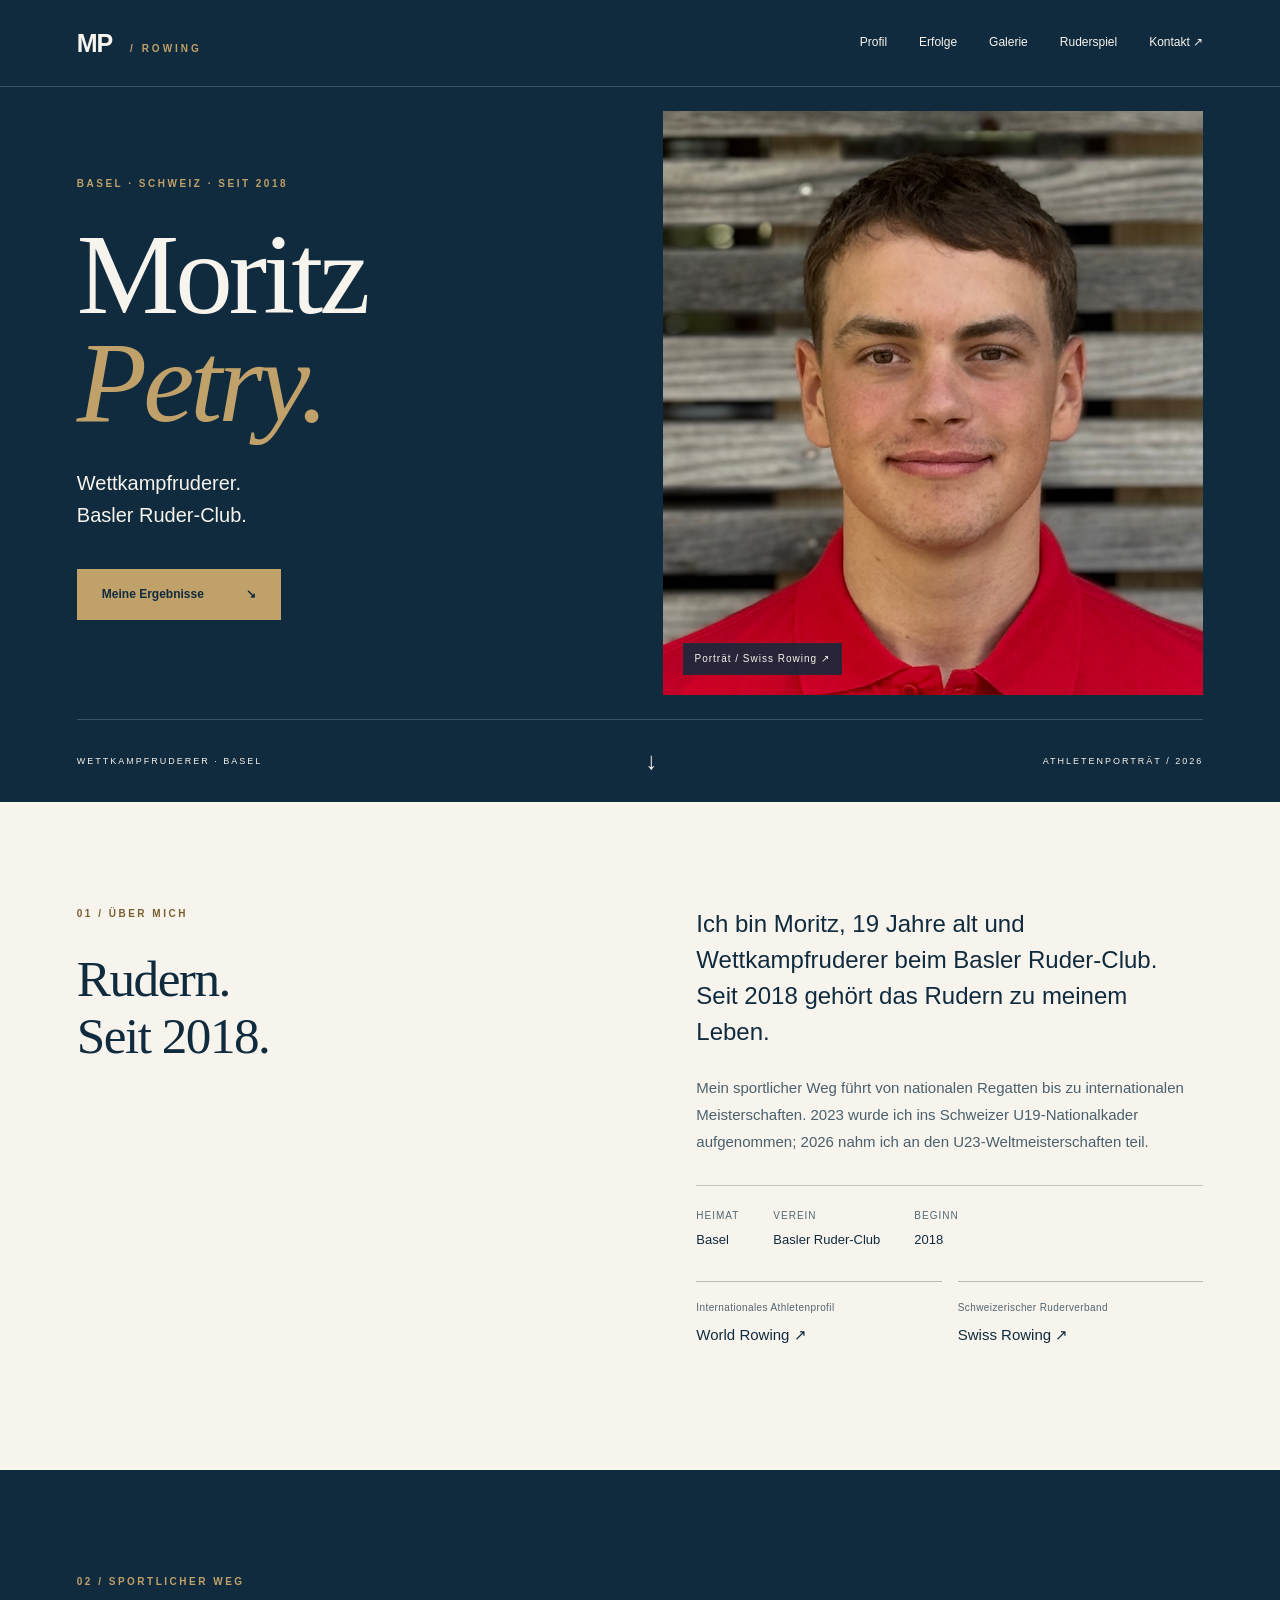
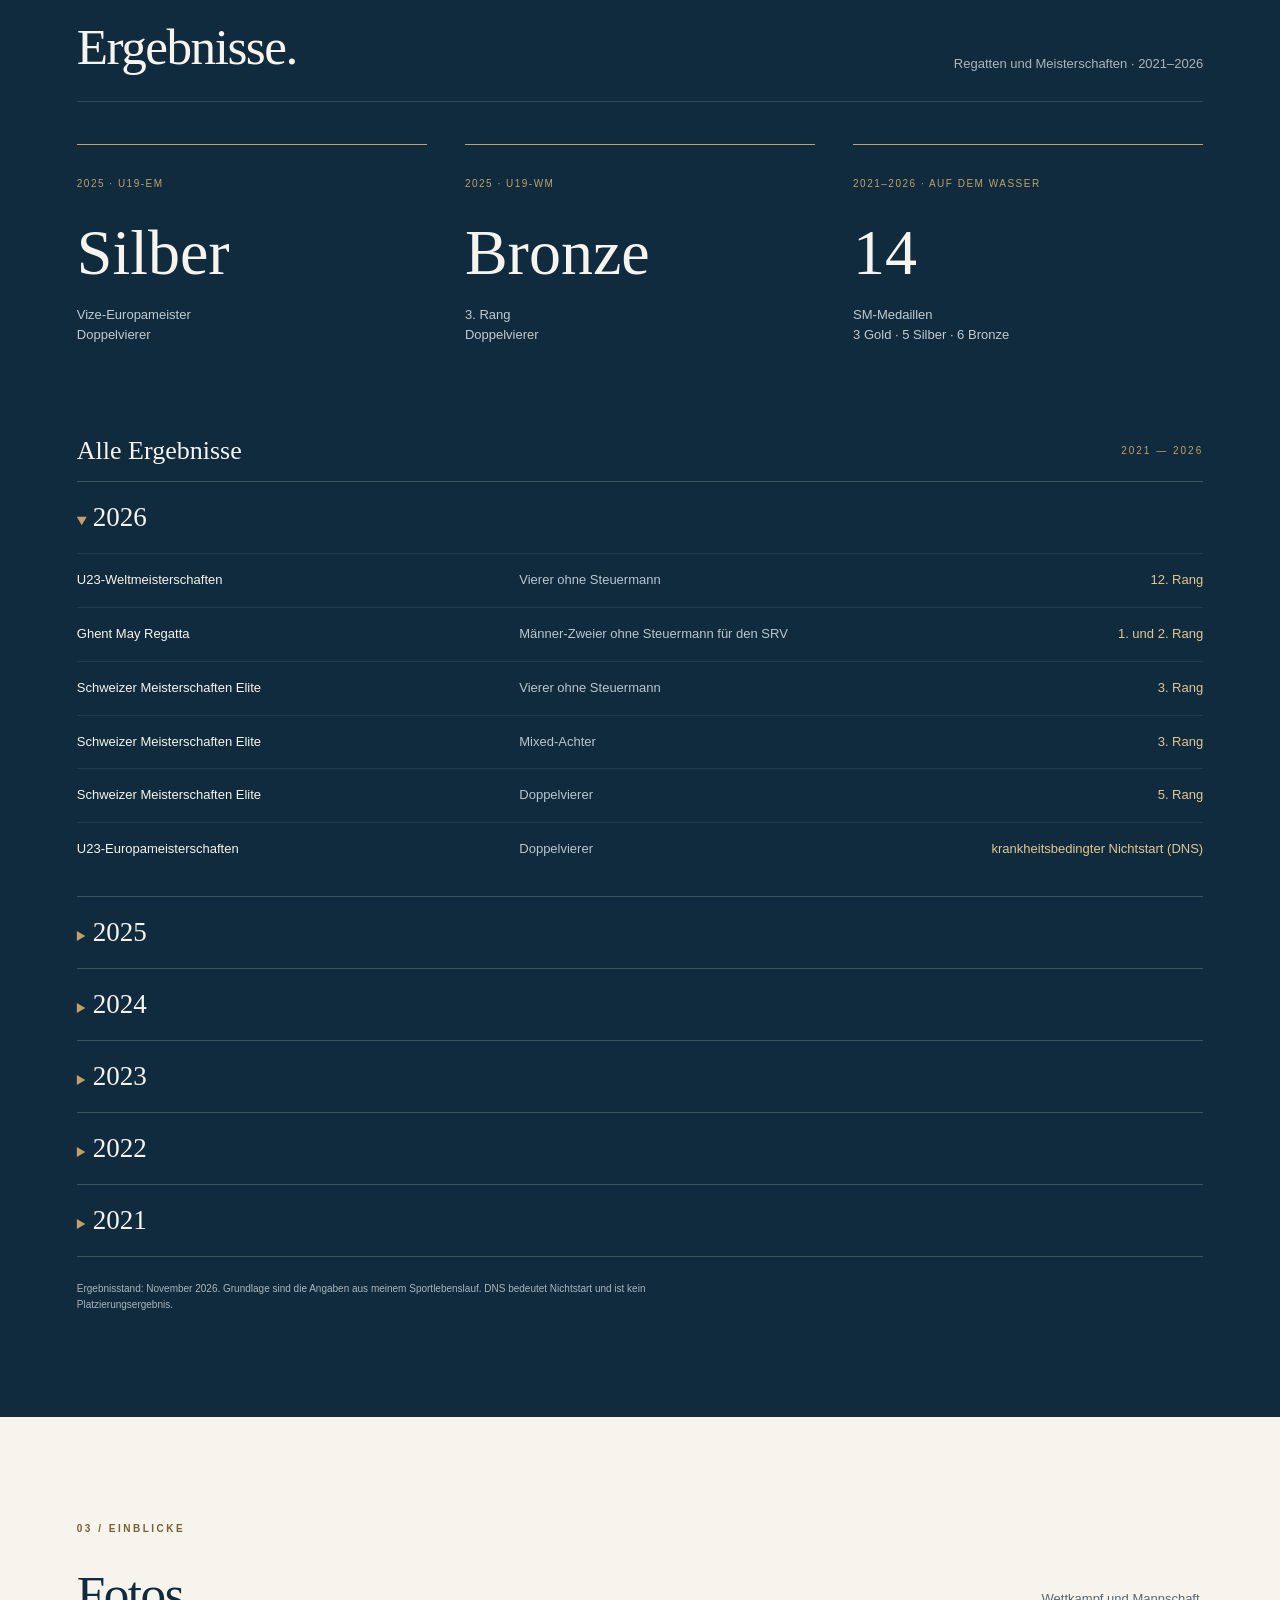
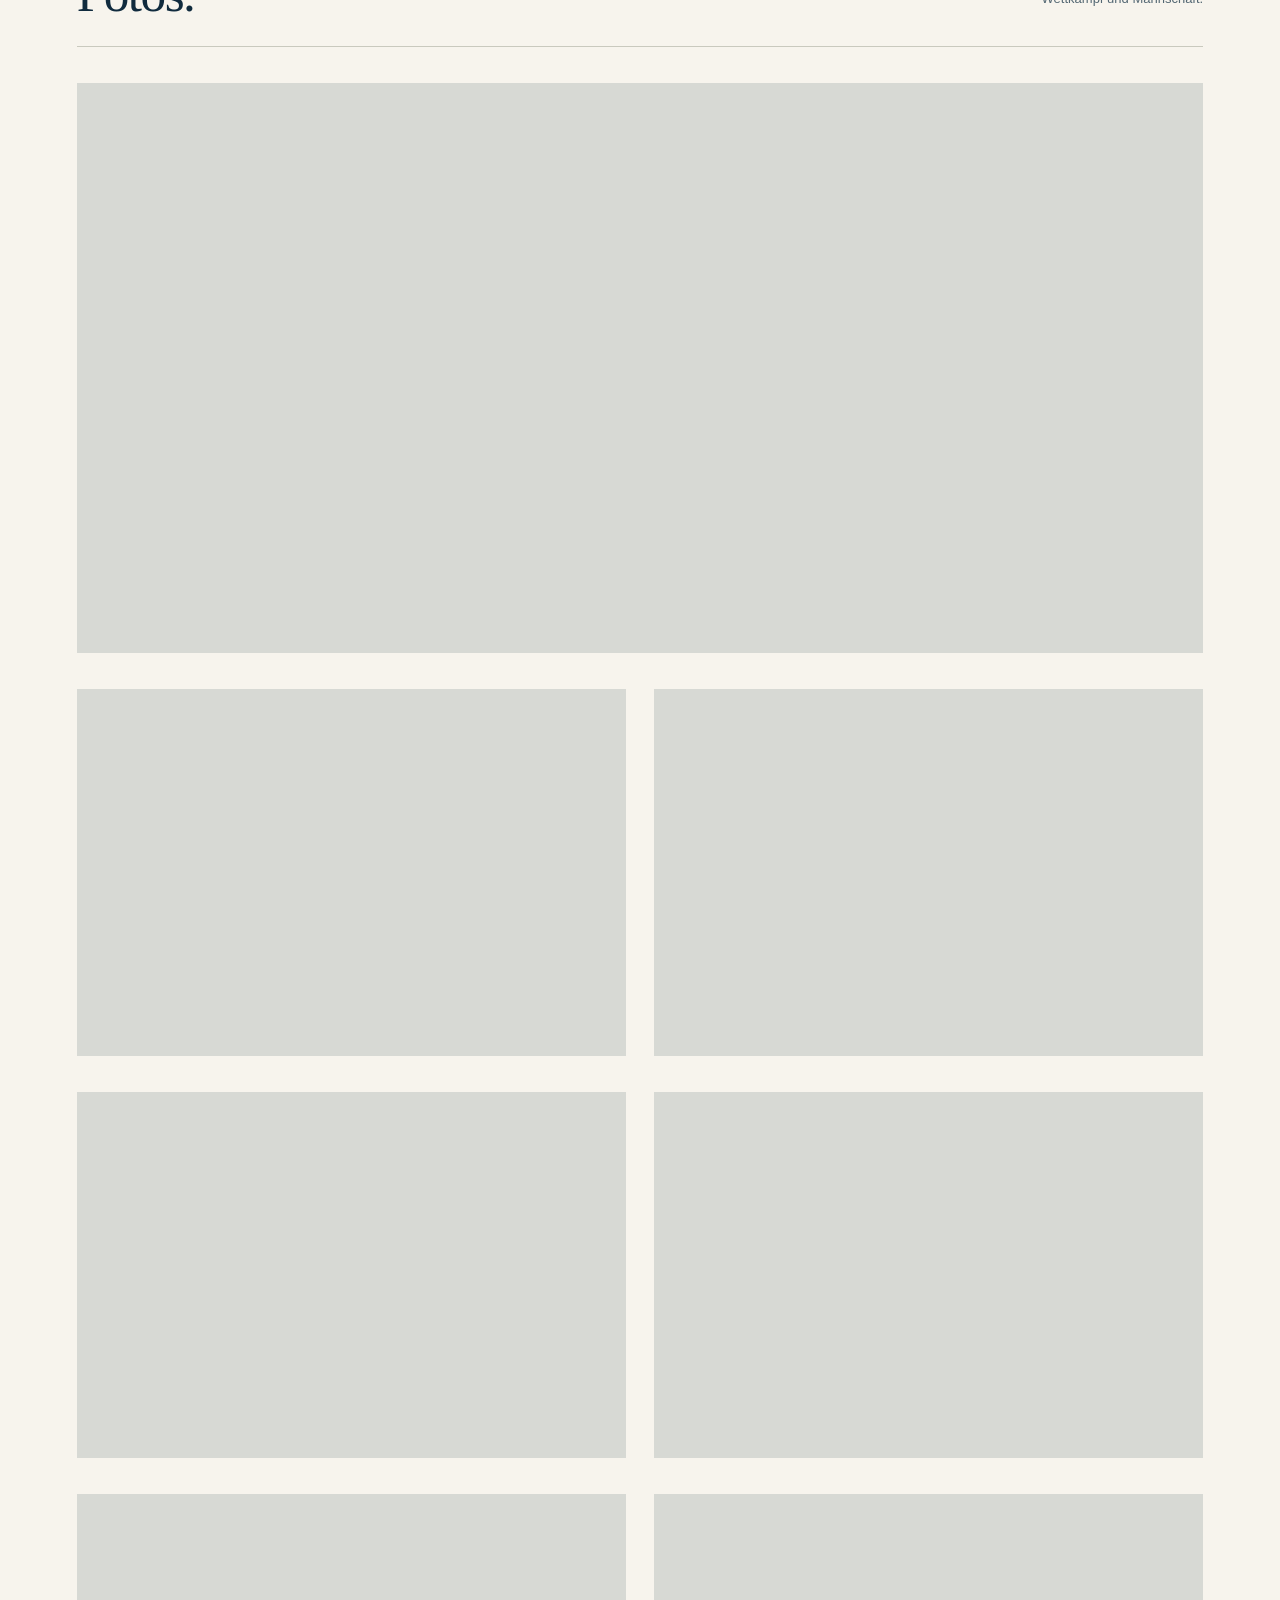
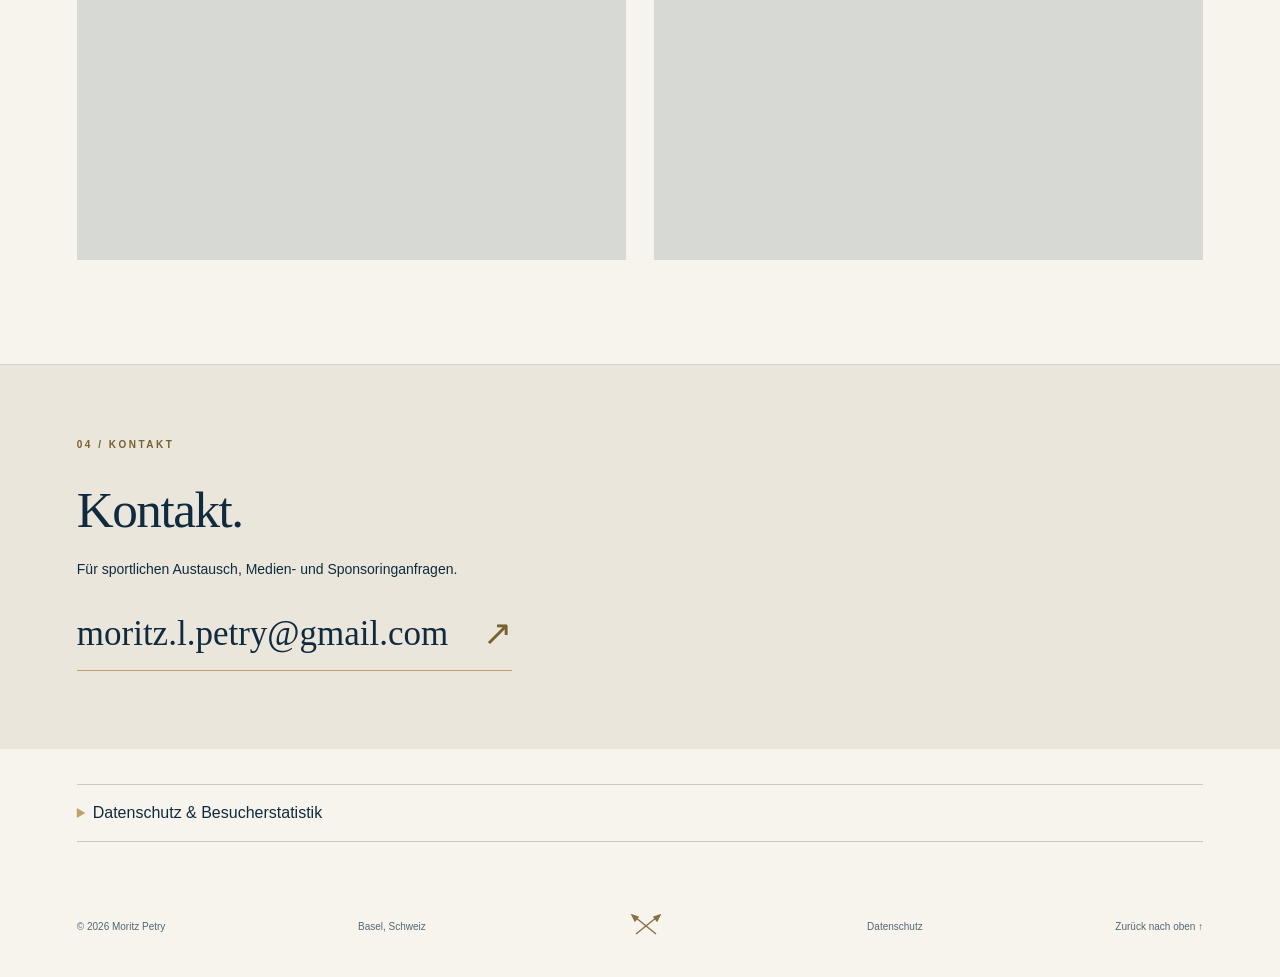
==== commit f36df538: "Bildunterschriften aus der Galerie entfernen" ====
--- a/index.html
+++ b/index.html
@@ -70,13 +70,13 @@
 
 <p class="source-note">Ergebnisstand: November 2026. Grundlage sind die Angaben aus meinem Sportlebenslauf. DNS bedeutet Nichtstart und ist kein Platzierungsergebnis.</p>
 </div></section>
-<section class="gallery wrap" id="galerie"><div class="section-top"><div><p class="eyebrow">03 / EINBLICKE</p><h2>Fotos.</h2></div><p>Wettkampf und Mannschaft.</p></div><div class="photos"><figure class="photo-3"><a href="bilder/rudern-3.jpg" target="_blank" rel="noopener noreferrer" aria-label="Auf der Regattastrecke – Foto in voller Grösse öffnen"><img src="bilder/rudern-3.jpg" alt="Rudercrew in Frontalansicht auf der Regattastrecke" loading="lazy" decoding="async"></a><figcaption><span>Auf der Regattastrecke</span><span class="photo-arrow" aria-hidden="true">↗</span></figcaption></figure>
-<figure class="photo-1"><a href="bilder/rudern-1.jpg" target="_blank" rel="noopener noreferrer" aria-label="Nach der Siegerehrung – Foto in voller Grösse öffnen"><img src="bilder/rudern-1.jpg" alt="Vier Ruderer mit Medaillen und Schweizer Flagge" loading="lazy" decoding="async"></a><figcaption><span>Nach der Siegerehrung</span><span class="photo-arrow" aria-hidden="true">↗</span></figcaption></figure>
-<figure class="photo-4"><a href="bilder/rudern-4.jpg" target="_blank" rel="noopener noreferrer" aria-label="Ein gemeinsamer Erfolg – Foto in voller Grösse öffnen"><img src="bilder/rudern-4.jpg" alt="Vier Schweizer Ruderer präsentieren ihre Medaillen" loading="lazy" decoding="async"></a><figcaption><span>Schweizer Mannschaft</span><span class="photo-arrow" aria-hidden="true">↗</span></figcaption></figure>
-<figure class="photo-2"><a href="bilder/rudern-2.jpg" target="_blank" rel="noopener noreferrer" aria-label="Im Doppelvierer – Foto in voller Grösse öffnen"><img src="bilder/rudern-2.jpg" alt="Schweizer Doppelvierer in Seitenansicht auf dem Wasser" loading="lazy" decoding="async"></a><figcaption><span>Im Doppelvierer</span><span class="photo-arrow" aria-hidden="true">↗</span></figcaption></figure>
-<figure class="photo-5"><a href="bilder/rudern-5.jpg" target="_blank" rel="noopener noreferrer" aria-label="Der Moment danach – Foto in voller Grösse öffnen"><img src="bilder/rudern-5.jpg" alt="Ruderer mit Medaille und erhobenen Armen am Wasser" loading="lazy" decoding="async"></a><figcaption><span>Mit der Medaille</span><span class="photo-arrow" aria-hidden="true">↗</span></figcaption></figure>
-<figure class="photo-7"><a href="bilder/rudern-7.jpg" target="_blank" rel="noopener noreferrer" aria-label="Fokus im Skiff – Foto in voller Grösse öffnen"><img src="bilder/rudern-7.jpg" alt="Ruderer im gelben Skiff" loading="lazy" decoding="async"></a><figcaption><span>Im Skiff</span><span class="photo-arrow" aria-hidden="true">↗</span></figcaption></figure>
-<figure class="photo-6"><a href="bilder/rudern-6.jpg" target="_blank" rel="noopener noreferrer" aria-label="Zusammen als Mannschaft – Foto in voller Grösse öffnen"><img src="bilder/rudern-6.jpg" alt="Rudermannschaft vor einer Veranstaltungswand" loading="lazy" decoding="async"></a><figcaption><span>Mit der Mannschaft</span><span class="photo-arrow" aria-hidden="true">↗</span></figcaption></figure></div><p class="gallery-note">Fotos anklicken, um sie in voller Grösse zu öffnen.</p></section>
+<section class="gallery wrap" id="galerie"><div class="section-top"><div><p class="eyebrow">03 / EINBLICKE</p><h2>Fotos.</h2></div><p>Wettkampf und Mannschaft.</p></div><div class="photos"><figure class="photo-3"><a href="bilder/rudern-3.jpg" target="_blank" rel="noopener noreferrer" aria-label="Auf der Regattastrecke – Foto in voller Grösse öffnen"><img src="bilder/rudern-3.jpg" alt="Rudercrew in Frontalansicht auf der Regattastrecke" loading="lazy" decoding="async"></a></figure>
+<figure class="photo-1"><a href="bilder/rudern-1.jpg" target="_blank" rel="noopener noreferrer" aria-label="Nach der Siegerehrung – Foto in voller Grösse öffnen"><img src="bilder/rudern-1.jpg" alt="Vier Ruderer mit Medaillen und Schweizer Flagge" loading="lazy" decoding="async"></a></figure>
+<figure class="photo-4"><a href="bilder/rudern-4.jpg" target="_blank" rel="noopener noreferrer" aria-label="Ein gemeinsamer Erfolg – Foto in voller Grösse öffnen"><img src="bilder/rudern-4.jpg" alt="Vier Schweizer Ruderer präsentieren ihre Medaillen" loading="lazy" decoding="async"></a></figure>
+<figure class="photo-2"><a href="bilder/rudern-2.jpg" target="_blank" rel="noopener noreferrer" aria-label="Im Doppelvierer – Foto in voller Grösse öffnen"><img src="bilder/rudern-2.jpg" alt="Schweizer Doppelvierer in Seitenansicht auf dem Wasser" loading="lazy" decoding="async"></a></figure>
+<figure class="photo-5"><a href="bilder/rudern-5.jpg" target="_blank" rel="noopener noreferrer" aria-label="Der Moment danach – Foto in voller Grösse öffnen"><img src="bilder/rudern-5.jpg" alt="Ruderer mit Medaille und erhobenen Armen am Wasser" loading="lazy" decoding="async"></a></figure>
+<figure class="photo-7"><a href="bilder/rudern-7.jpg" target="_blank" rel="noopener noreferrer" aria-label="Fokus im Skiff – Foto in voller Grösse öffnen"><img src="bilder/rudern-7.jpg" alt="Ruderer im gelben Skiff" loading="lazy" decoding="async"></a></figure>
+<figure class="photo-6"><a href="bilder/rudern-6.jpg" target="_blank" rel="noopener noreferrer" aria-label="Zusammen als Mannschaft – Foto in voller Grösse öffnen"><img src="bilder/rudern-6.jpg" alt="Rudermannschaft vor einer Veranstaltungswand" loading="lazy" decoding="async"></a></figure></div></section>
 <section class="contact" id="kontakt"><div class="wrap"><p class="eyebrow">04 / KONTAKT</p><h2>Kontakt.</h2><p>Für sportlichen Austausch, Medien- und Sponsoringanfragen.</p><a class="email" href="mailto:moritz.l.petry@gmail.com">moritz.l.petry@gmail.com <span>↗</span></a></div></section>
 <section class="privacy wrap" id="datenschutz"><details><summary>Datenschutz &amp; Besucherstatistik</summary><p>Diese Webseite wird über GitHub Pages bereitgestellt. GitHub verarbeitet beim Aufruf unter anderem die IP-Adresse für Sicherheitszwecke. Weitere Informationen enthält die <a href="https://docs.github.com/en/site-policy/privacy-policies/github-general-privacy-statement" target="_blank" rel="noopener noreferrer">GitHub-Datenschutzerklärung</a>.</p><p>Für eine statistische Auswertung der Seitenaufrufe verwende ich GoatCounter. Dabei werden unter anderem die aufgerufene Seite, der Zeitpunkt, Browser- und Geräteinformationen sowie eine ungefähre geografische Zuordnung verarbeitet. GoatCounter verwendet dafür keine Cookies. Details findest du in der <a href="https://www.goatcounter.com/privacy" target="_blank" rel="noopener noreferrer">Datenschutzerklärung von GoatCounter</a>. Browser oder Werbeblocker können die Erfassung verhindern; die Statistik ist daher keine vollständige Zählung aller Aufrufe.</p><p>Bei Kontakt per E-Mail werden die von dir übermittelten Angaben zur Bearbeitung deiner Anfrage verarbeitet. Kontakt: <a href="mailto:moritz.l.petry@gmail.com">moritz.l.petry@gmail.com</a>.</p></details></section></main><footer class="wrap"><span>© 2026 Moritz Petry</span><span>Basel, Schweiz</span><button class="oar-secret" type="button" aria-label="Ein Ruderschlag" title="Ein Ruderschlag"><svg width="32" height="24" viewBox="0 0 32 24" aria-hidden="true"><path d="M5 3L26 20M27 3L6 20"/><path d="M2 1L8 3L5 7ZM30 1L24 3L27 7Z"/></svg></button><a href="#datenschutz">Datenschutz</a><a href="#">Zurück nach oben ↑</a></footer>
 <div class="secret-river" hidden aria-hidden="true"><span class="secret-boat">━━━━◀</span><span class="secret-ripple">~ ~ ~ ~ ~ ~ ~ ~ ~ ~ ~ ~ ~ ~ ~ ~ ~ ~ ~ ~</span></div><p class="secret-message" role="status"></p><script src="site.js?v=20261111-profile" defer></script>
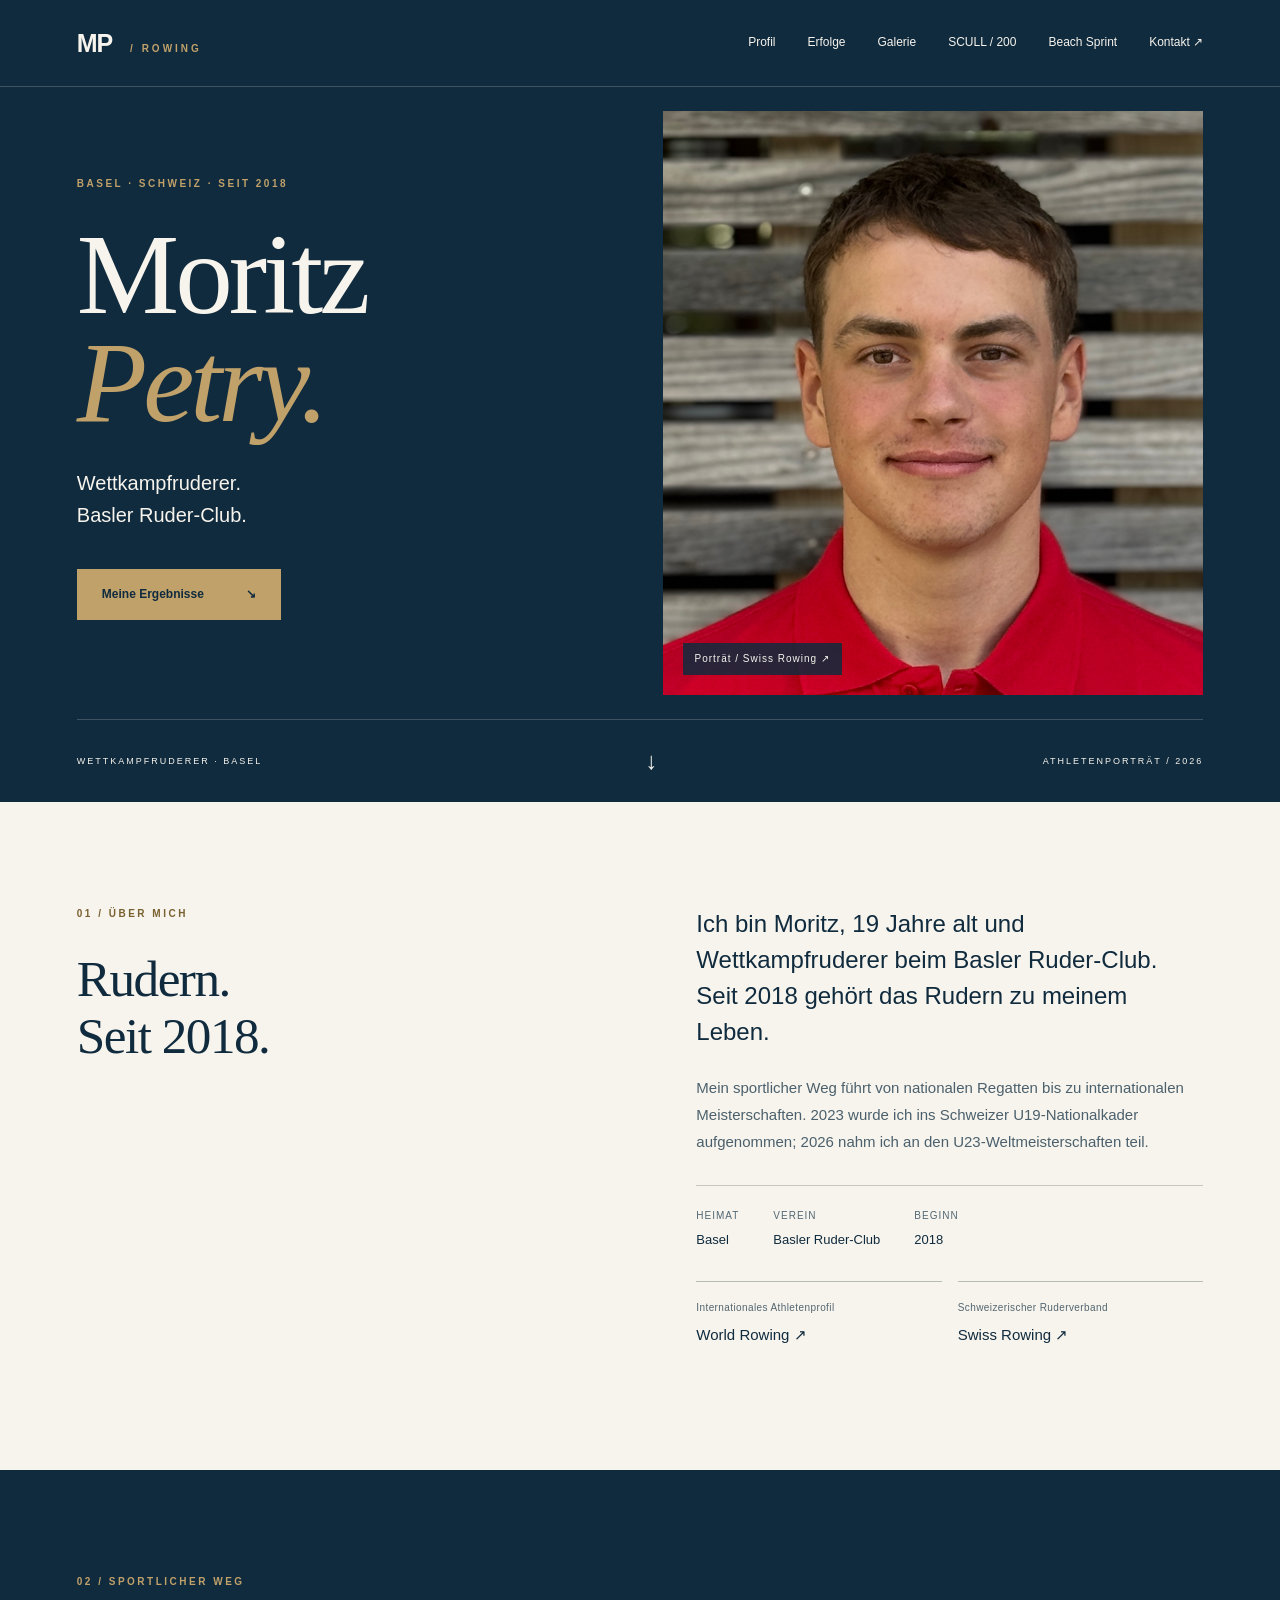
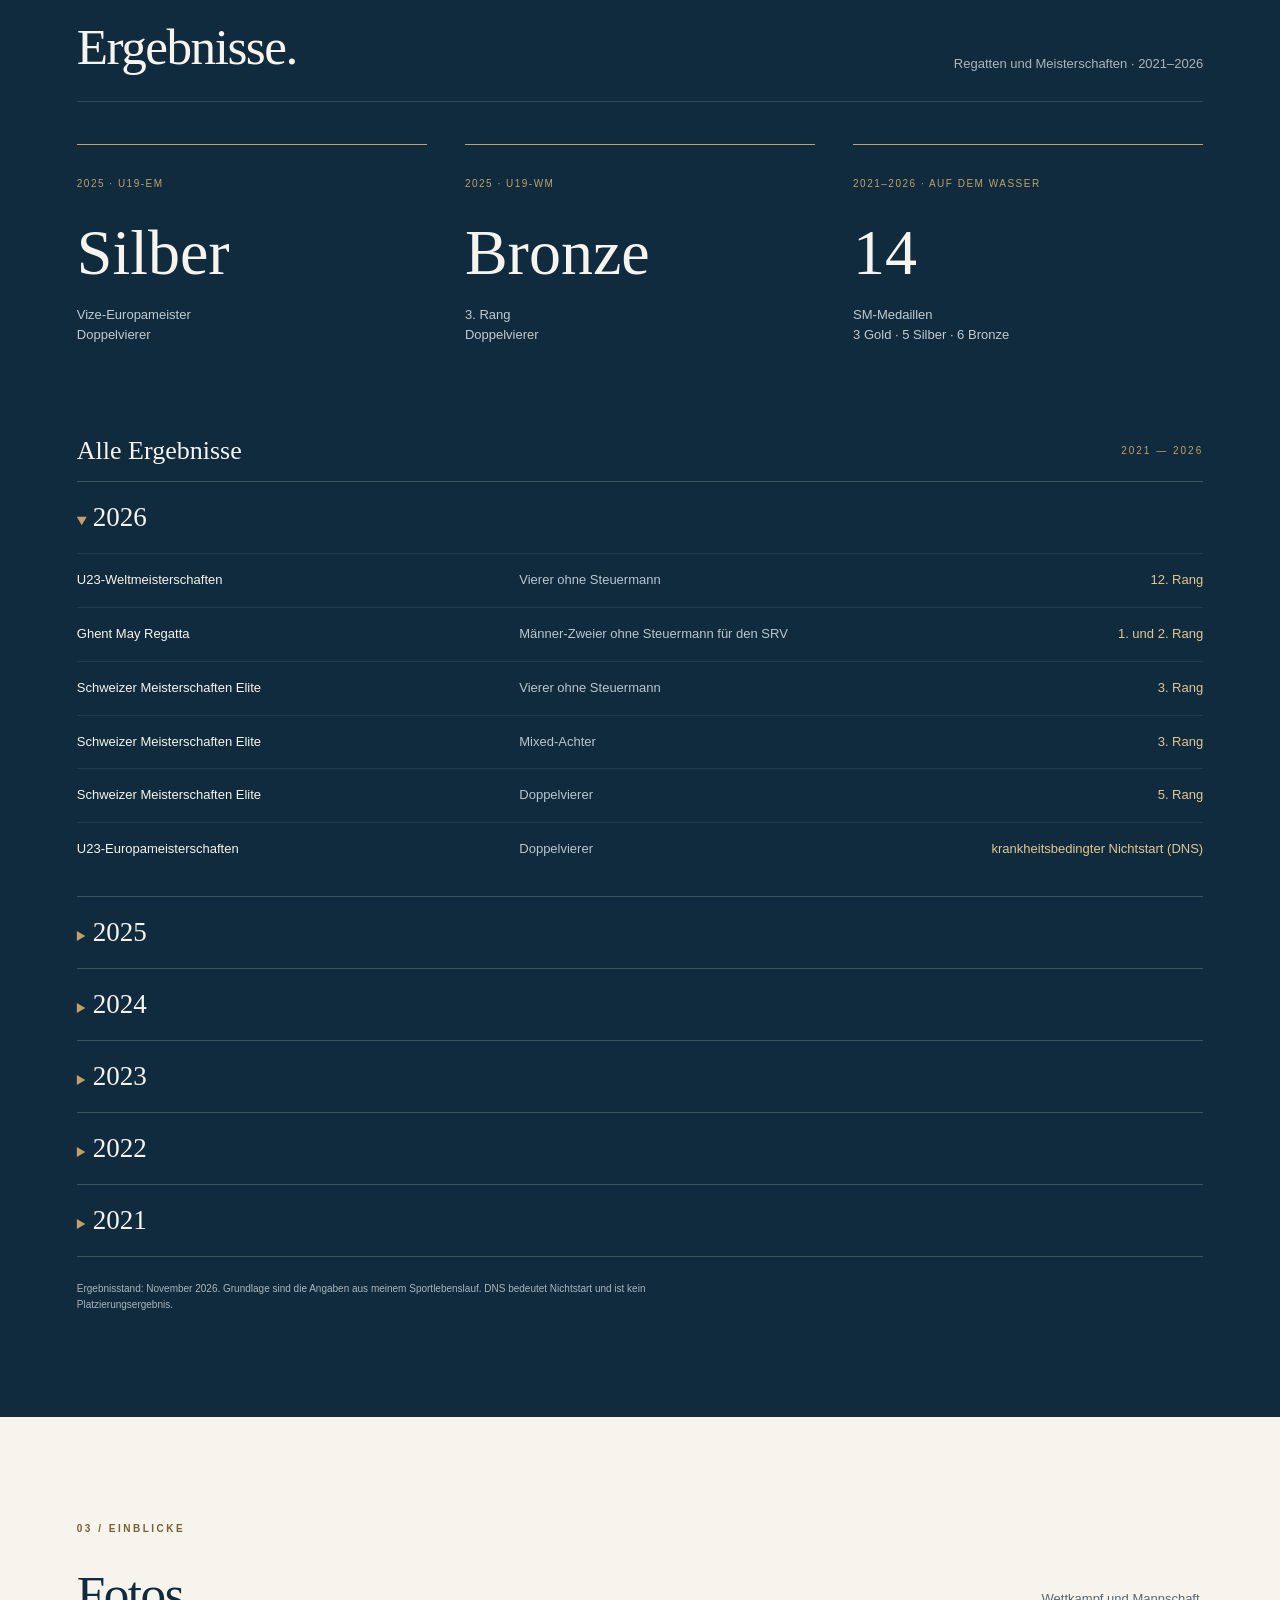
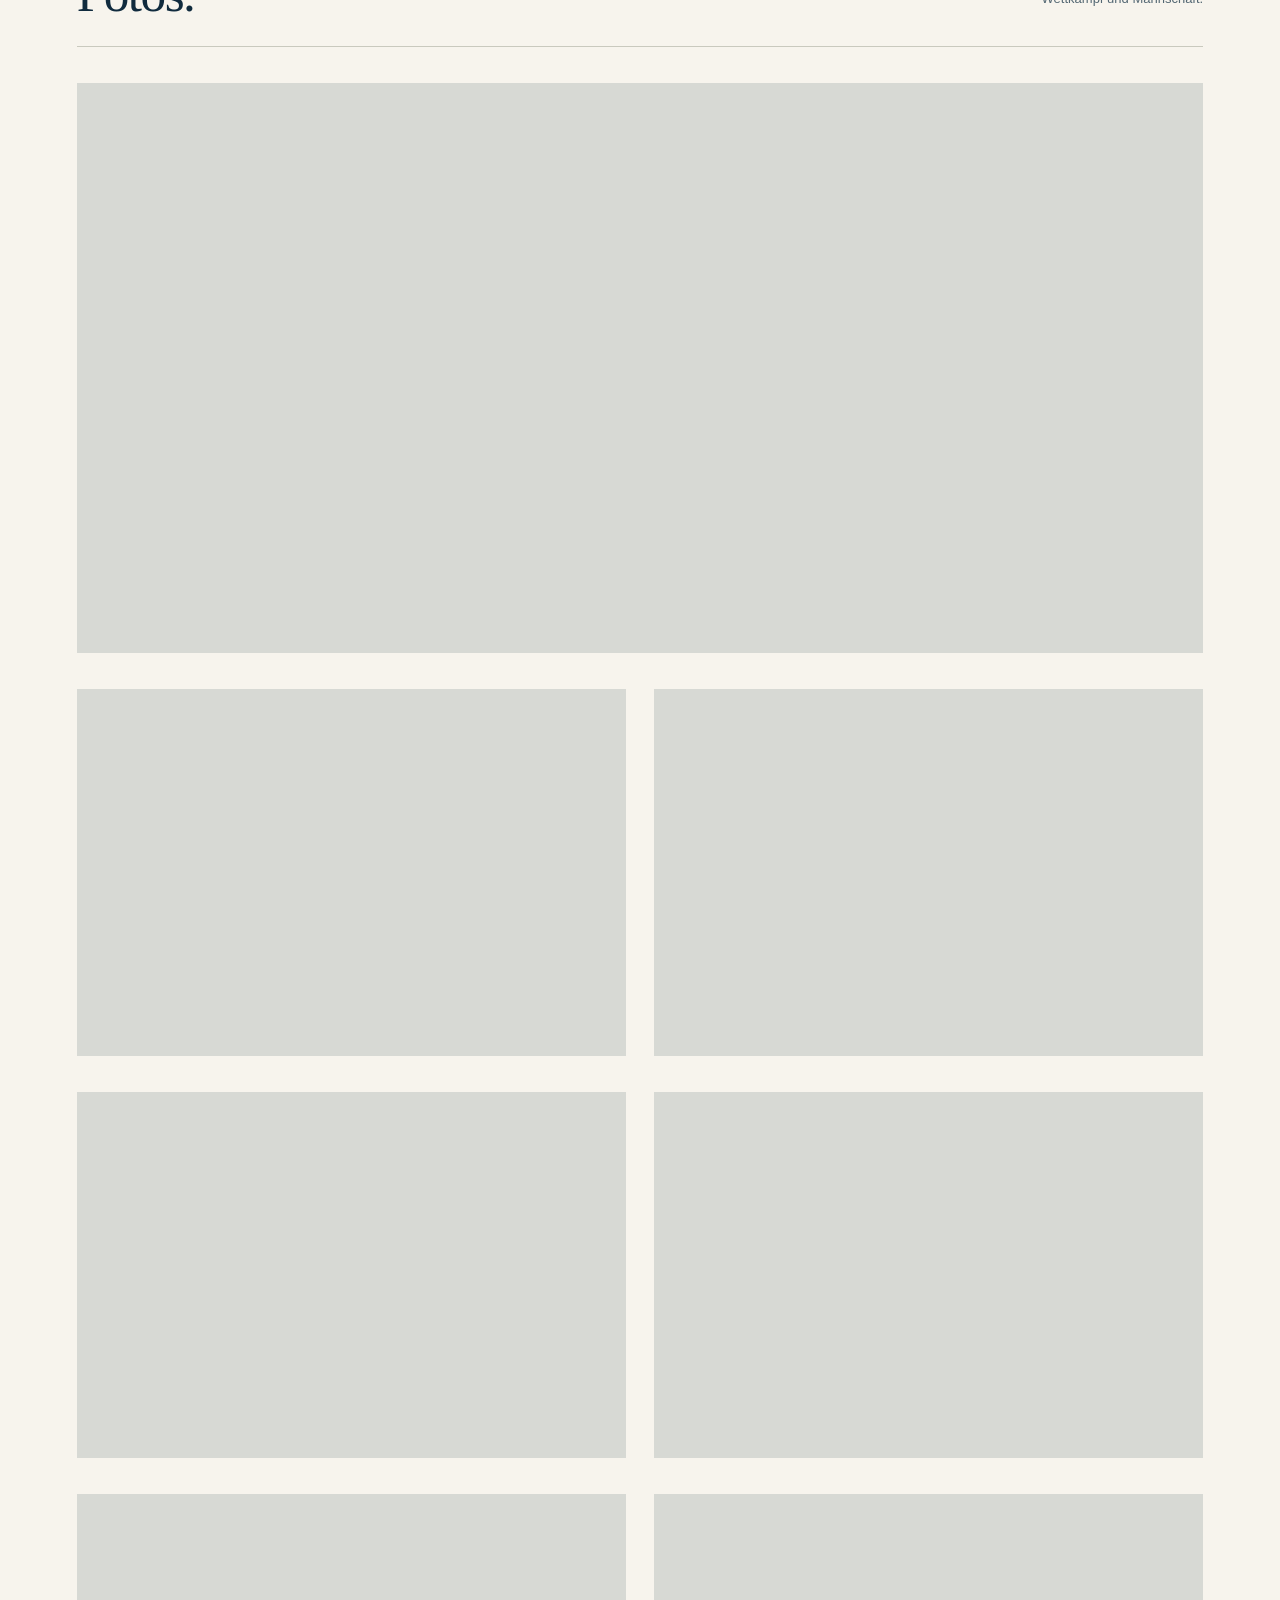
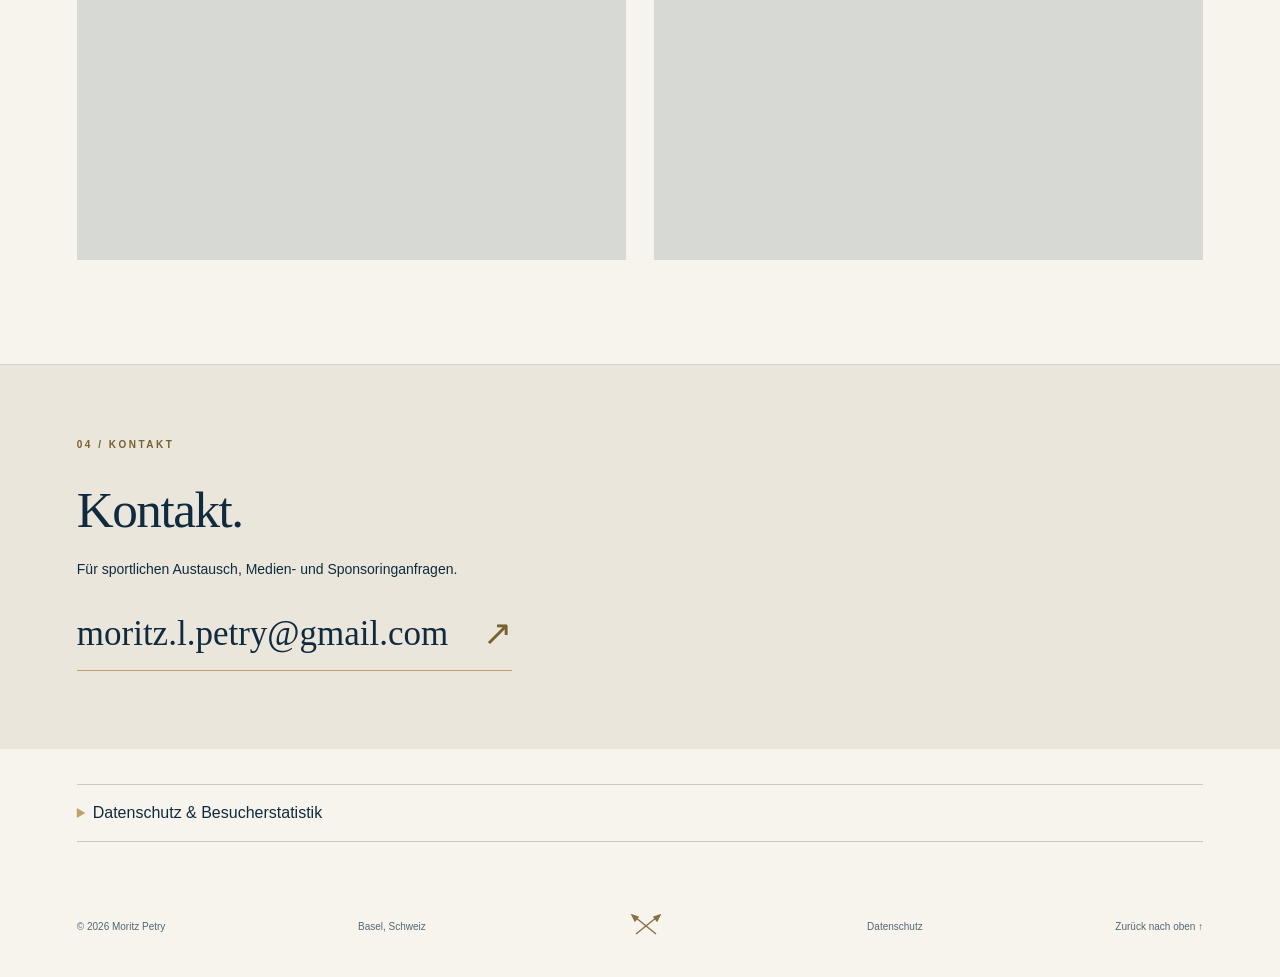
==== commit 7bba5523: "Mobiles Porträt reparieren und Beach Sprint verlinken" ====
--- a/index.html
+++ b/index.html
@@ -12,11 +12,11 @@
   <meta property="og:locale" content="de_CH">
   <meta property="og:title" content="Moritz Petry | Rudern · Basel">
   <meta property="og:description" content="Wettkampfruderer beim Basler Ruder-Club. Mein sportlicher Weg, nationale und internationale Ergebnisse und Einblicke ins Rudern.">
-  <link rel="stylesheet" href="styles.css?v=20261111-profile">
+  <link rel="stylesheet" href="styles.css?v=20261112-portrait">
 </head>
 <body>
 <a class="skip" href="#inhalt">Zum Inhalt</a>
-<header class="header"><a class="brand" href="#">MP<span> / ROWING</span></a><nav aria-label="Hauptnavigation"><a href="#profil">Profil</a><a href="#erfolge">Erfolge</a><a href="#galerie">Galerie</a><a href="spiel/">Ruderspiel</a><a href="#kontakt">Kontakt ↗</a></nav></header>
+<header class="header"><a class="brand" href="#">MP<span> / ROWING</span></a><nav aria-label="Hauptnavigation"><a href="#profil">Profil</a><a href="#erfolge">Erfolge</a><a href="#galerie">Galerie</a><a href="spiel/">SCULL / 200</a><a href="coastal/">Beach Sprint</a><a href="#kontakt">Kontakt ↗</a></nav></header>
 <main id="inhalt">
 <section class="hero" aria-labelledby="titel">
   <div class="hero-copy"><p class="eyebrow">BASEL · SCHWEIZ · SEIT 2018</p><h1 id="titel">Moritz<br><em>Petry.</em></h1><p class="lead">Wettkampfruderer.<br>Basler Ruder-Club.</p><a class="button" href="#erfolge">Meine Ergebnisse <span>↘</span></a></div>
--- a/styles.css
+++ b/styles.css
@@ -34,3 +34,6 @@
 
 /* Athlete portfolio refinement */
 :root{--cream:#f7f4ed;--gold:#c0a16a}body{font-family:Arial,Helvetica,sans-serif;-webkit-font-smoothing:antialiased}.header{padding:23px 6%;position:relative;z-index:2}.header nav a{padding:8px 0;border-bottom:1px solid transparent}.header nav a:hover{border-color:var(--gold);text-decoration:none}.hero{gap:0 4%;padding-top:24px}.hero-copy{padding:65px 0 75px}.hero-art{margin-left:0}.hero-art.portrait{min-height:560px}.hero-art.portrait>img{object-position:50% 33%}.hero h1{font-size:clamp(84px,9vw,132px);letter-spacing:-4px}.hero .button{padding:15px 24px;border:1px solid var(--gold);transition:background .2s}.hero .button:hover{background:#d7bd8a;text-decoration:none}.hero-bottom{margin-top:24px}.wrap{max-width:1280px;padding-top:104px;padding-bottom:104px}.profile{gap:10%}.profile .intro{font-size:24px;line-height:1.5}.profile p:not(.eyebrow):not(.intro){font-size:15px;line-height:1.8}.facts{gap:34px;padding-top:22px}.athlete-links{display:grid;grid-template-columns:1fr 1fr;gap:16px;margin-top:30px}.athlete-links a{display:block;padding:18px 0;border-top:1px solid #b9bcb5}.athlete-links a:hover{text-decoration:none;border-color:#887044}.athlete-links span{display:block;font-size:10px;letter-spacing:.4px;color:#526570;margin-bottom:6px}.athlete-links strong{font-size:15px;font-weight:normal}.highlights{gap:38px}.highlights article{padding:24px 0 12px}.highlights span{font-size:10px}.results .section-top{border-bottom:1px solid #ffffff25;padding-bottom:26px}.results .section-top h2{margin-bottom:0}.results .section-top>p{margin:0}.result-list li{padding:16px 0;font-size:13px}.photos{gap:36px 28px}.photos figcaption{padding:12px 0 0;margin-top:0;border:0;align-items:center;font-size:13px;line-height:1.5;color:#435765}.photos figcaption .photo-arrow{font-size:17px}.photos a{border-radius:0}.photos figure:first-child img{max-height:570px}.gallery .section-top h2{margin-bottom:0}.gallery-note{border-top:1px solid #ced0c7;padding-top:22px;margin-top:36px}.contact{background:#eae6dc;border-top:1px solid #d5d2c8}.contact .wrap{padding-top:72px;padding-bottom:78px}.contact h2{margin-bottom:20px}.email{font-size:clamp(20px,3vw,35px);padding-top:12px}.oar-secret{background:none;border:0;color:#887044;cursor:pointer;padding:5px 12px;min-width:44px;min-height:44px}.oar-secret svg{fill:currentColor;stroke:currentColor;stroke-width:1.4}.oar-secret:hover{color:var(--navy)}.oar-secret:focus-visible{outline:2px solid var(--gold)}footer.wrap{align-items:center}.secret-river[hidden]{display:none}.secret-river{position:fixed;bottom:0;left:0;right:0;height:55px;overflow:hidden;background:#102b3ef2;color:#d9bc82;z-index:10;pointer-events:none}.secret-boat{position:absolute;left:-80px;top:1px;font-size:24px;letter-spacing:-4px;animation:secret-row 5s linear forwards}.secret-ripple{position:absolute;left:0;right:0;bottom:0;white-space:nowrap;letter-spacing:14px;color:#b2ced366}.secret-message{position:fixed;bottom:65px;left:50%;transform:translateX(-50%);font-size:12px;background:var(--navy);color:var(--cream);padding:8px 16px;border-radius:20px;z-index:11;pointer-events:none}.secret-message:empty{display:none}@keyframes secret-row{to{left:calc(100% + 40px)}}@media(max-width:700px){.header{padding:18px 6%}.header nav{gap:8px 16px;max-width:255px}.hero{padding-top:0}.hero-copy{padding:45px 0 38px}.hero h1{font-size:100px}.hero-art.portrait{min-height:0;aspect-ratio:1}.hero-bottom{margin-top:18px}.wrap{padding-top:64px;padding-bottom:64px}.profile .intro{font-size:21px}.athlete-links{gap:20px}.athlete-links strong{font-size:14px}.photos{gap:28px}.photos figure:first-child img{max-height:none}.result-list li{font-size:12px}.contact .wrap{padding-top:56px;padding-bottom:60px}.email{font-size:clamp(18px,5vw,25px)}footer.wrap{gap:14px}}@media(prefers-reduced-motion:reduce){.secret-boat{animation:none;left:45%}.hero .button{transition:none}}
+
+/* Explicit mobile portrait geometry: image no longer depends on a collapsed grid row. */
+@media(max-width:700px){.hero{display:flex;flex-direction:column;gap:0}.hero-art.portrait{display:block;position:relative;flex:none;width:100%;height:auto;min-height:0;aspect-ratio:auto;overflow:hidden}.hero-art.portrait>img{display:block;position:static;width:100%;height:auto;aspect-ratio:1;object-fit:cover;object-position:50% 33%}.hero-bottom{width:100%}.header nav{max-width:270px;gap:6px 12px}}
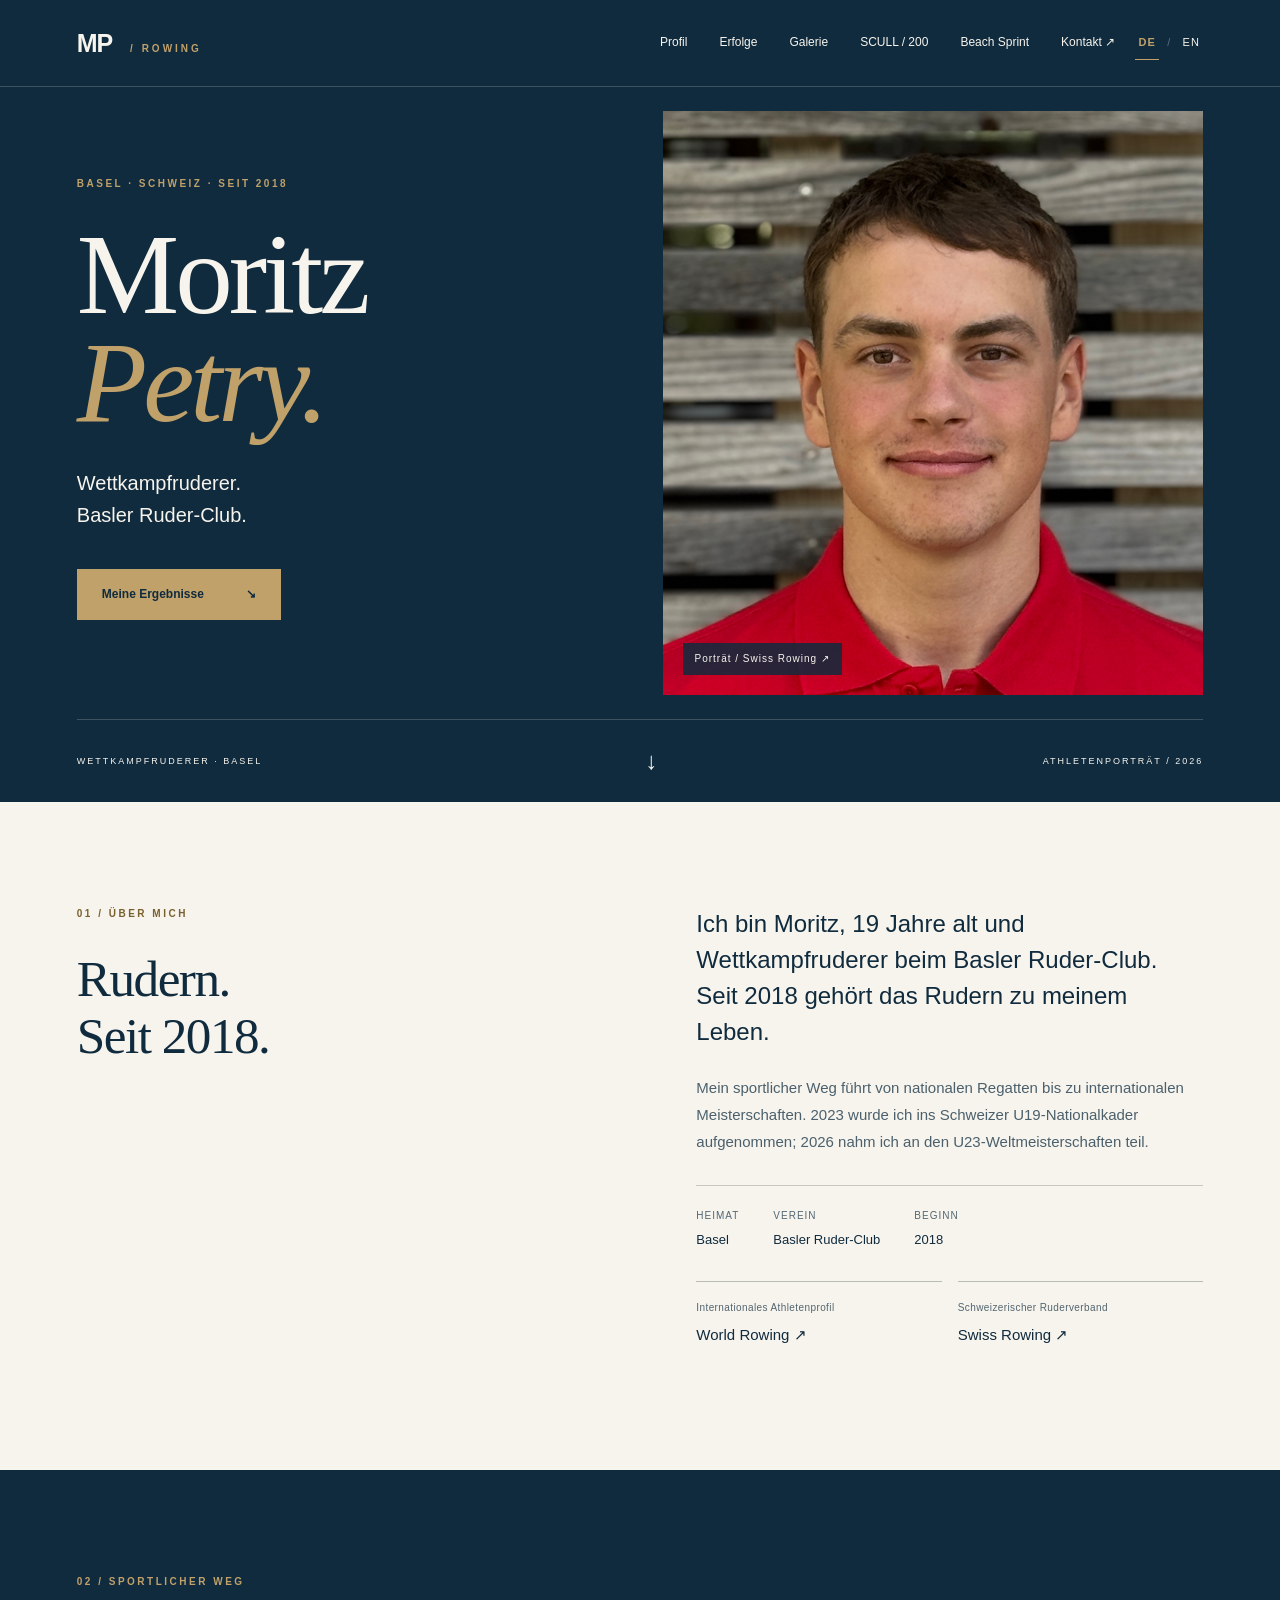
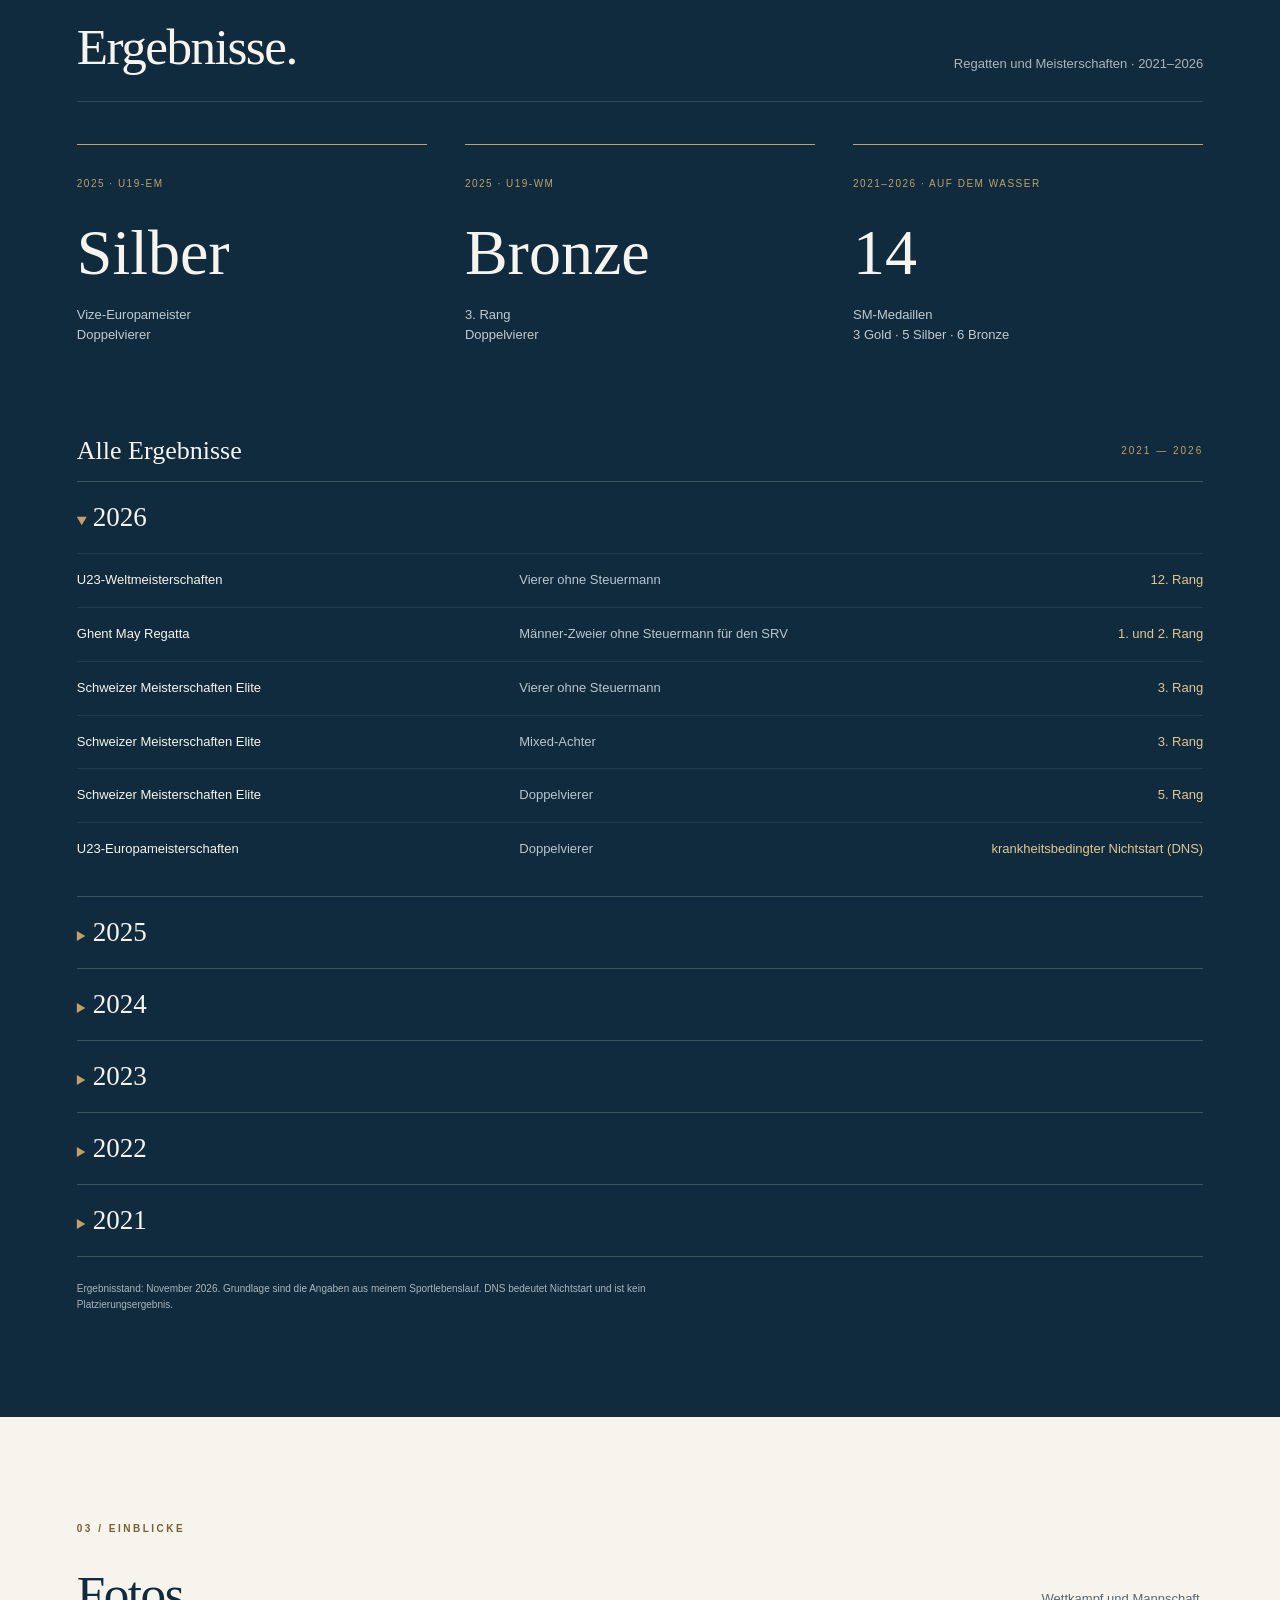
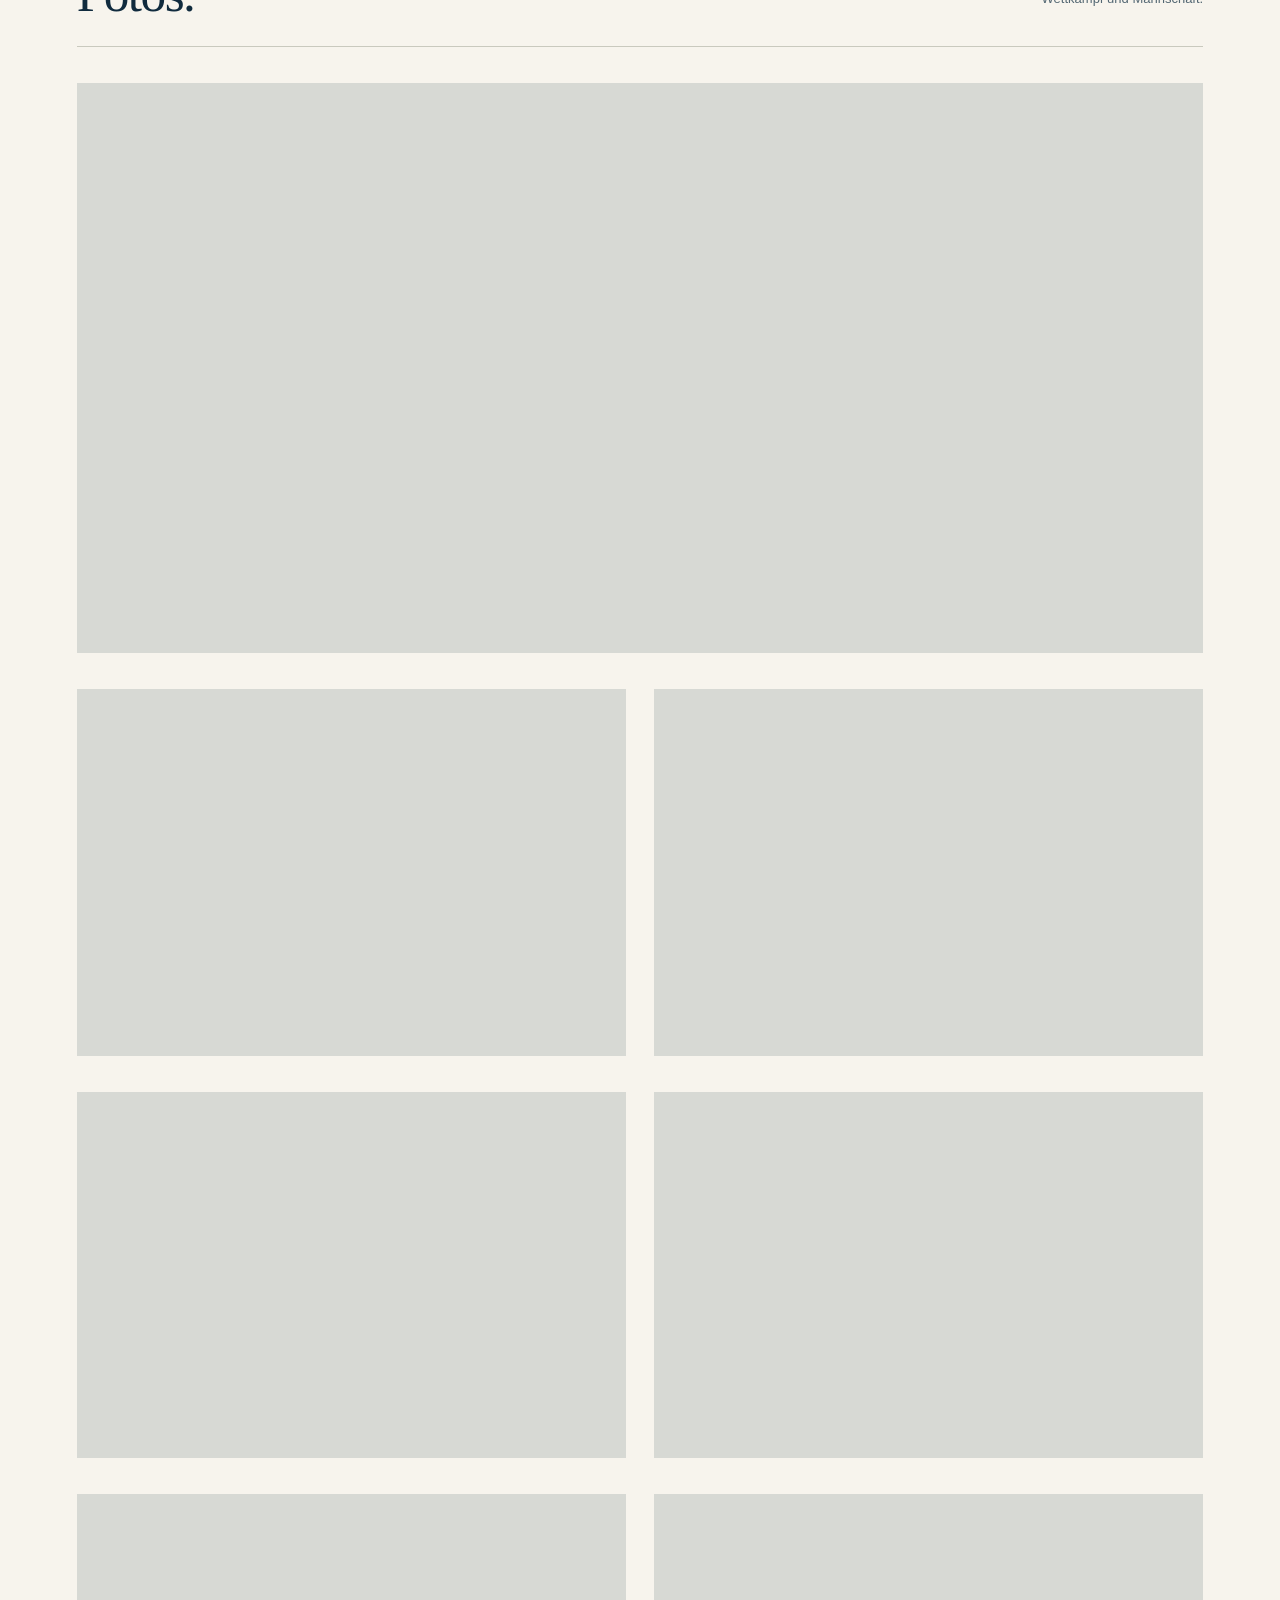
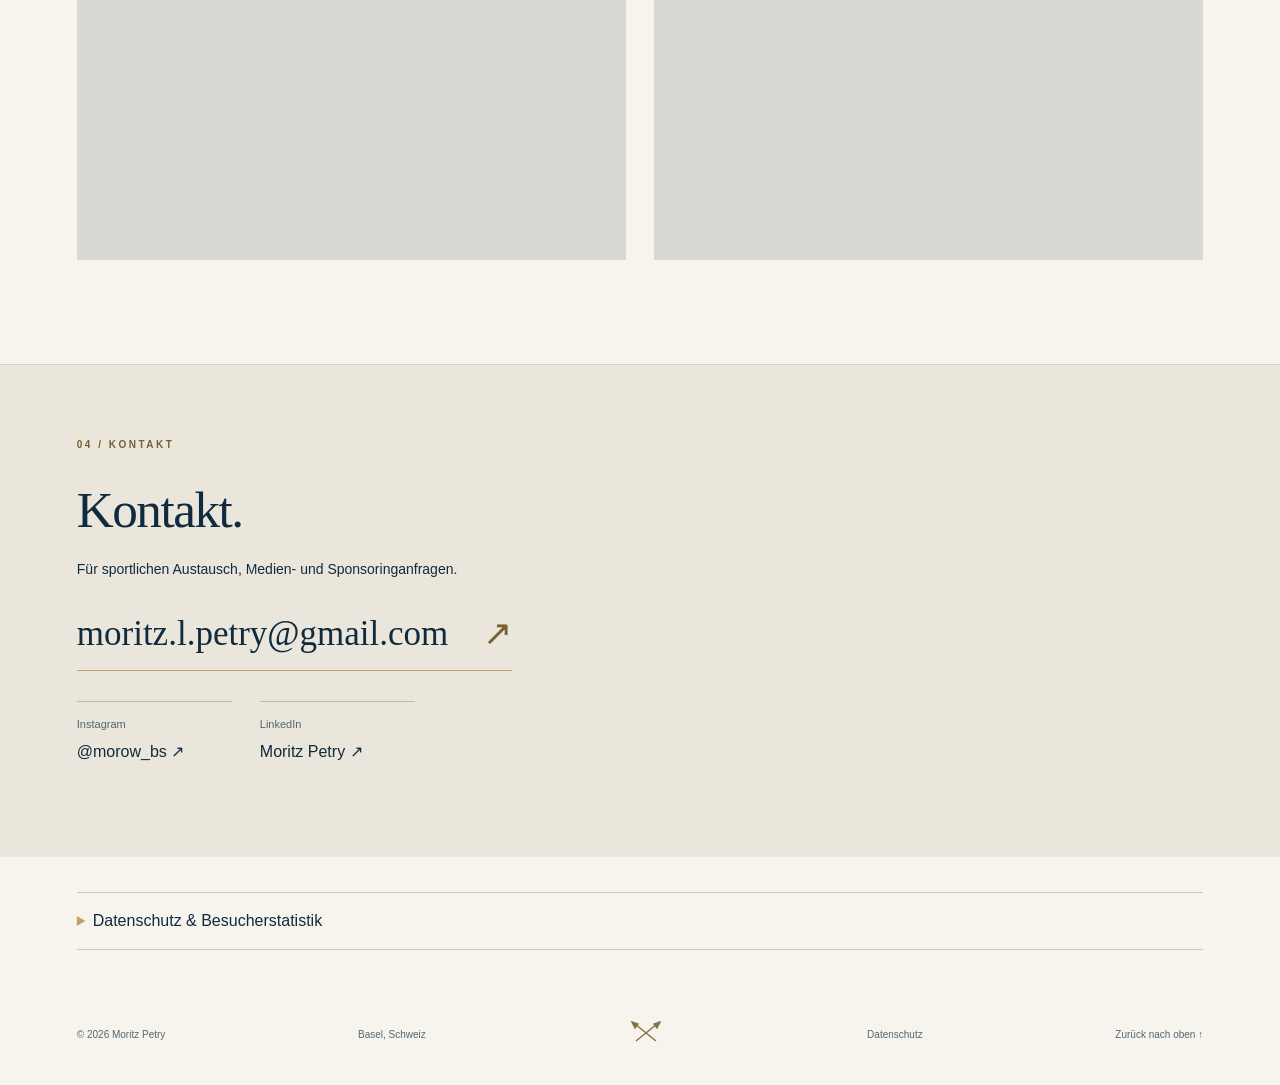
==== commit c0320c88: "Englische Hauptseite und Instagram/LinkedIn ergänzen" ====
--- a/index.html
+++ b/index.html
@@ -12,11 +12,13 @@
   <meta property="og:locale" content="de_CH">
   <meta property="og:title" content="Moritz Petry | Rudern · Basel">
   <meta property="og:description" content="Wettkampfruderer beim Basler Ruder-Club. Mein sportlicher Weg, nationale und internationale Ergebnisse und Einblicke ins Rudern.">
-  <link rel="stylesheet" href="styles.css?v=20261112-portrait">
+  <link rel="stylesheet" href="styles.css?v=20261112-language">
+  <link rel="alternate" hreflang="de" href="https://moritz-petry.github.io/rowing/">
+  <link rel="alternate" hreflang="en" href="https://moritz-petry.github.io/rowing/index-en.html">
 </head>
 <body>
 <a class="skip" href="#inhalt">Zum Inhalt</a>
-<header class="header"><a class="brand" href="#">MP<span> / ROWING</span></a><nav aria-label="Hauptnavigation"><a href="#profil">Profil</a><a href="#erfolge">Erfolge</a><a href="#galerie">Galerie</a><a href="spiel/">SCULL / 200</a><a href="coastal/">Beach Sprint</a><a href="#kontakt">Kontakt ↗</a></nav></header>
+<header class="header"><a class="brand" href="#">MP<span> / ROWING</span></a><nav aria-label="Hauptnavigation"><a href="#profil">Profil</a><a href="#erfolge">Erfolge</a><a href="#galerie">Galerie</a><a href="spiel/">SCULL / 200</a><a href="coastal/">Beach Sprint</a><a href="#kontakt">Kontakt ↗</a></nav><div class="language-switch" aria-label="Sprache"><a href="index.html" lang="de" hreflang="de" aria-current="page">DE</a><span>/</span><a href="index-en.html" lang="en" hreflang="en" aria-label="Switch to English">EN</a></div></header>
 <main id="inhalt">
 <section class="hero" aria-labelledby="titel">
   <div class="hero-copy"><p class="eyebrow">BASEL · SCHWEIZ · SEIT 2018</p><h1 id="titel">Moritz<br><em>Petry.</em></h1><p class="lead">Wettkampfruderer.<br>Basler Ruder-Club.</p><a class="button" href="#erfolge">Meine Ergebnisse <span>↘</span></a></div>
@@ -77,9 +79,9 @@
 <figure class="photo-5"><a href="bilder/rudern-5.jpg" target="_blank" rel="noopener noreferrer" aria-label="Der Moment danach – Foto in voller Grösse öffnen"><img src="bilder/rudern-5.jpg" alt="Ruderer mit Medaille und erhobenen Armen am Wasser" loading="lazy" decoding="async"></a></figure>
 <figure class="photo-7"><a href="bilder/rudern-7.jpg" target="_blank" rel="noopener noreferrer" aria-label="Fokus im Skiff – Foto in voller Grösse öffnen"><img src="bilder/rudern-7.jpg" alt="Ruderer im gelben Skiff" loading="lazy" decoding="async"></a></figure>
 <figure class="photo-6"><a href="bilder/rudern-6.jpg" target="_blank" rel="noopener noreferrer" aria-label="Zusammen als Mannschaft – Foto in voller Grösse öffnen"><img src="bilder/rudern-6.jpg" alt="Rudermannschaft vor einer Veranstaltungswand" loading="lazy" decoding="async"></a></figure></div></section>
-<section class="contact" id="kontakt"><div class="wrap"><p class="eyebrow">04 / KONTAKT</p><h2>Kontakt.</h2><p>Für sportlichen Austausch, Medien- und Sponsoringanfragen.</p><a class="email" href="mailto:moritz.l.petry@gmail.com">moritz.l.petry@gmail.com <span>↗</span></a></div></section>
+<section class="contact" id="kontakt"><div class="wrap"><p class="eyebrow">04 / KONTAKT</p><h2>Kontakt.</h2><p>Für sportlichen Austausch, Medien- und Sponsoringanfragen.</p><a class="email" href="mailto:moritz.l.petry@gmail.com">moritz.l.petry@gmail.com <span>↗</span></a><div class="social-links" aria-label="Social Media"><a href="https://www.instagram.com/morow_bs/" target="_blank" rel="noopener noreferrer"><span>Instagram</span><strong>@morow_bs ↗</strong></a><a href="https://www.linkedin.com/in/moritz-petry-2283b8350/" target="_blank" rel="noopener noreferrer"><span>LinkedIn</span><strong>Moritz Petry ↗</strong></a></div></div></section>
 <section class="privacy wrap" id="datenschutz"><details><summary>Datenschutz &amp; Besucherstatistik</summary><p>Diese Webseite wird über GitHub Pages bereitgestellt. GitHub verarbeitet beim Aufruf unter anderem die IP-Adresse für Sicherheitszwecke. Weitere Informationen enthält die <a href="https://docs.github.com/en/site-policy/privacy-policies/github-general-privacy-statement" target="_blank" rel="noopener noreferrer">GitHub-Datenschutzerklärung</a>.</p><p>Für eine statistische Auswertung der Seitenaufrufe verwende ich GoatCounter. Dabei werden unter anderem die aufgerufene Seite, der Zeitpunkt, Browser- und Geräteinformationen sowie eine ungefähre geografische Zuordnung verarbeitet. GoatCounter verwendet dafür keine Cookies. Details findest du in der <a href="https://www.goatcounter.com/privacy" target="_blank" rel="noopener noreferrer">Datenschutzerklärung von GoatCounter</a>. Browser oder Werbeblocker können die Erfassung verhindern; die Statistik ist daher keine vollständige Zählung aller Aufrufe.</p><p>Bei Kontakt per E-Mail werden die von dir übermittelten Angaben zur Bearbeitung deiner Anfrage verarbeitet. Kontakt: <a href="mailto:moritz.l.petry@gmail.com">moritz.l.petry@gmail.com</a>.</p></details></section></main><footer class="wrap"><span>© 2026 Moritz Petry</span><span>Basel, Schweiz</span><button class="oar-secret" type="button" aria-label="Ein Ruderschlag" title="Ein Ruderschlag"><svg width="32" height="24" viewBox="0 0 32 24" aria-hidden="true"><path d="M5 3L26 20M27 3L6 20"/><path d="M2 1L8 3L5 7ZM30 1L24 3L27 7Z"/></svg></button><a href="#datenschutz">Datenschutz</a><a href="#">Zurück nach oben ↑</a></footer>
-<div class="secret-river" hidden aria-hidden="true"><span class="secret-boat">━━━━◀</span><span class="secret-ripple">~ ~ ~ ~ ~ ~ ~ ~ ~ ~ ~ ~ ~ ~ ~ ~ ~ ~ ~ ~</span></div><p class="secret-message" role="status"></p><script src="site.js?v=20261111-profile" defer></script>
+<div class="secret-river" hidden aria-hidden="true"><span class="secret-boat">━━━━◀</span><span class="secret-ripple">~ ~ ~ ~ ~ ~ ~ ~ ~ ~ ~ ~ ~ ~ ~ ~ ~ ~ ~ ~</span></div><p class="secret-message" role="status"></p><script src="site.js?v=20261112-language" defer></script>
 <script data-goatcounter="https://molupe.goatcounter.com/count" async src="https://gc.zgo.at/count.js" referrerpolicy="no-referrer"></script>
 </body></html>
 
--- a/styles.css
+++ b/styles.css
@@ -37,3 +37,6 @@
 
 /* Explicit mobile portrait geometry: image no longer depends on a collapsed grid row. */
 @media(max-width:700px){.hero{display:flex;flex-direction:column;gap:0}.hero-art.portrait{display:block;position:relative;flex:none;width:100%;height:auto;min-height:0;aspect-ratio:auto;overflow:hidden}.hero-art.portrait>img{display:block;position:static;width:100%;height:auto;aspect-ratio:1;object-fit:cover;object-position:50% 33%}.hero-bottom{width:100%}.header nav{max-width:270px;gap:6px 12px}}
+
+/* Language selection and social profiles */
+.header{gap:20px;flex-wrap:wrap}.header nav{margin-left:auto}.language-switch{display:flex;gap:8px;align-items:center;font-size:11px;letter-spacing:1px}.language-switch a{padding:8px 3px;min-width:24px;text-align:center}.language-switch [aria-current=page]{color:var(--gold);font-weight:bold;border-bottom:1px solid var(--gold)}.language-switch span{color:#ffffff50}.social-links{display:flex;flex-wrap:wrap;gap:28px;margin-top:30px}.social-links a{min-width:155px;border-top:1px solid #bcb9ad;padding:14px 0}.social-links a:hover{text-decoration:none;border-color:#846c3b}.social-links span{display:block;font-size:11px;color:#526570;margin-bottom:5px}.social-links strong{font-weight:normal;font-size:16px}@media(max-width:700px){.header{gap:10px 14px}.header nav{max-width:calc(100% - 52px);font-size:10px}.language-switch{margin-left:auto}.social-links{gap:18px 28px}.social-links a{min-width:130px}}
